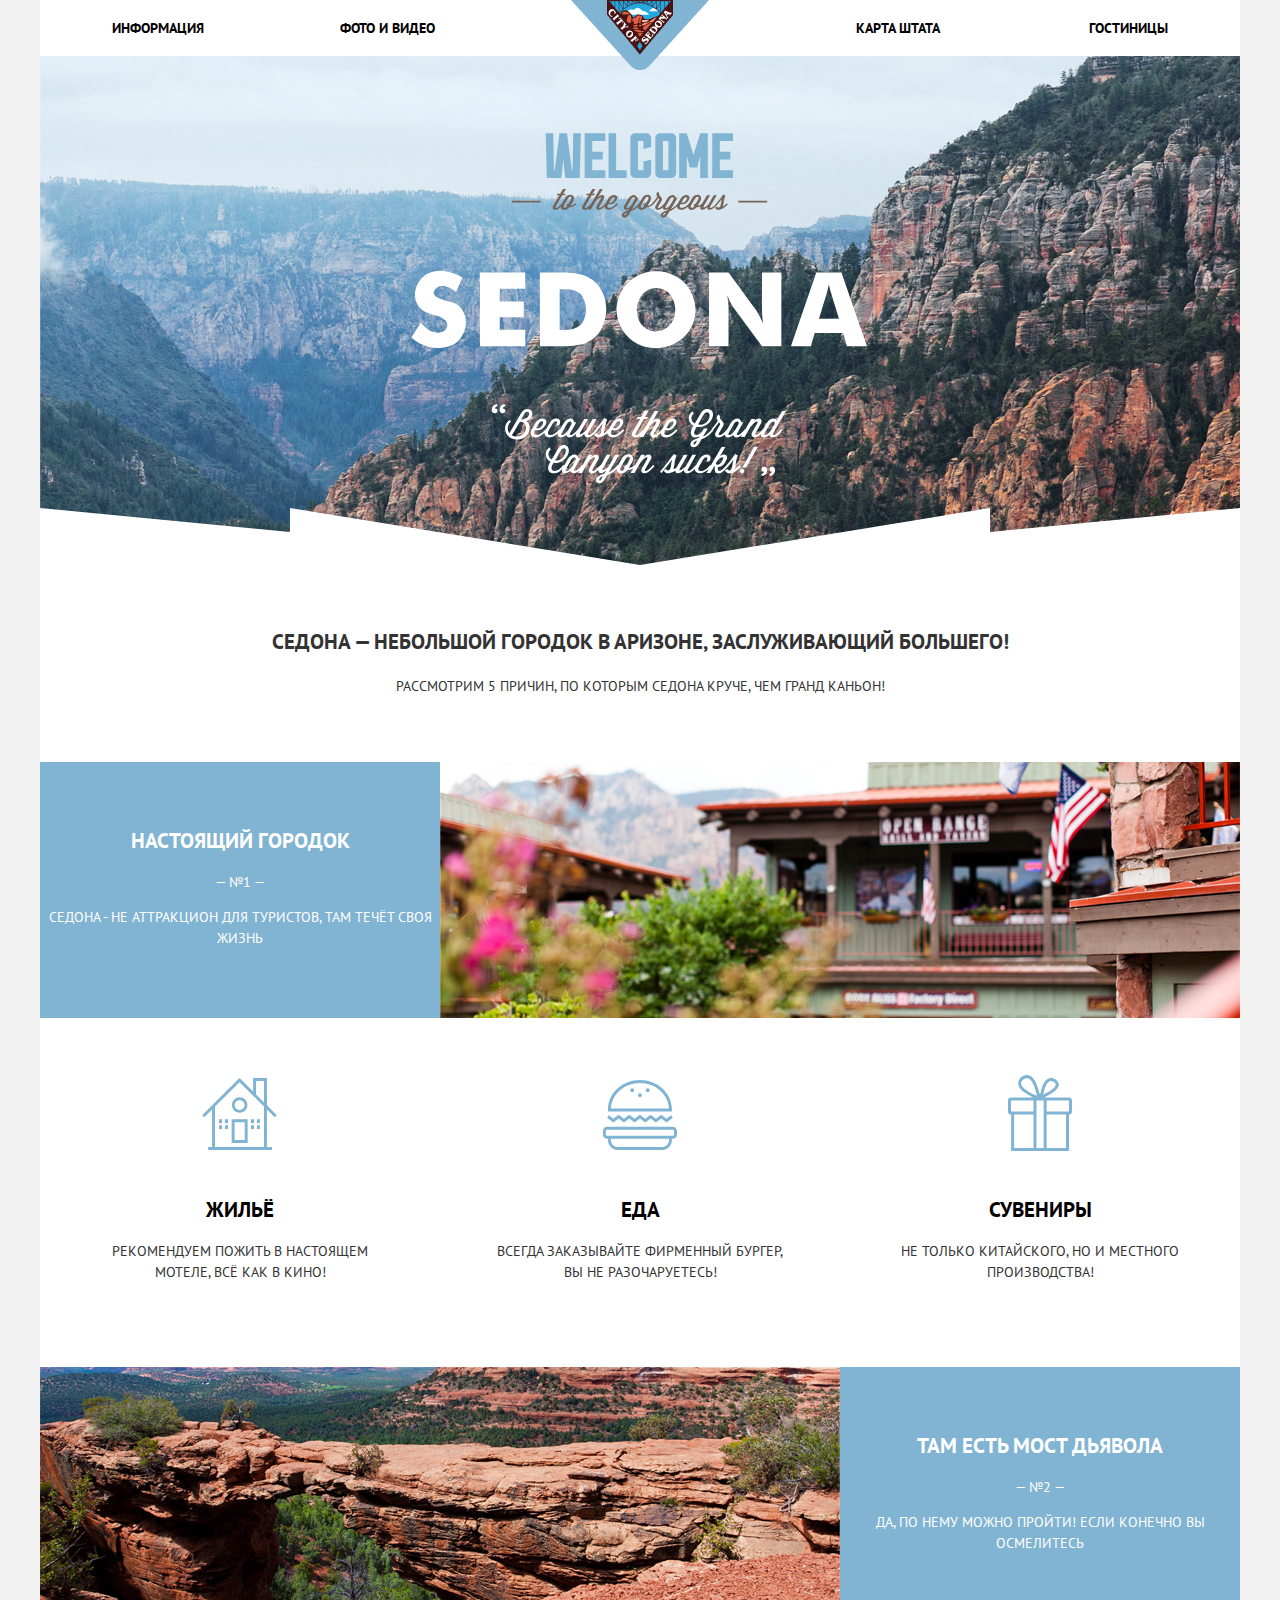
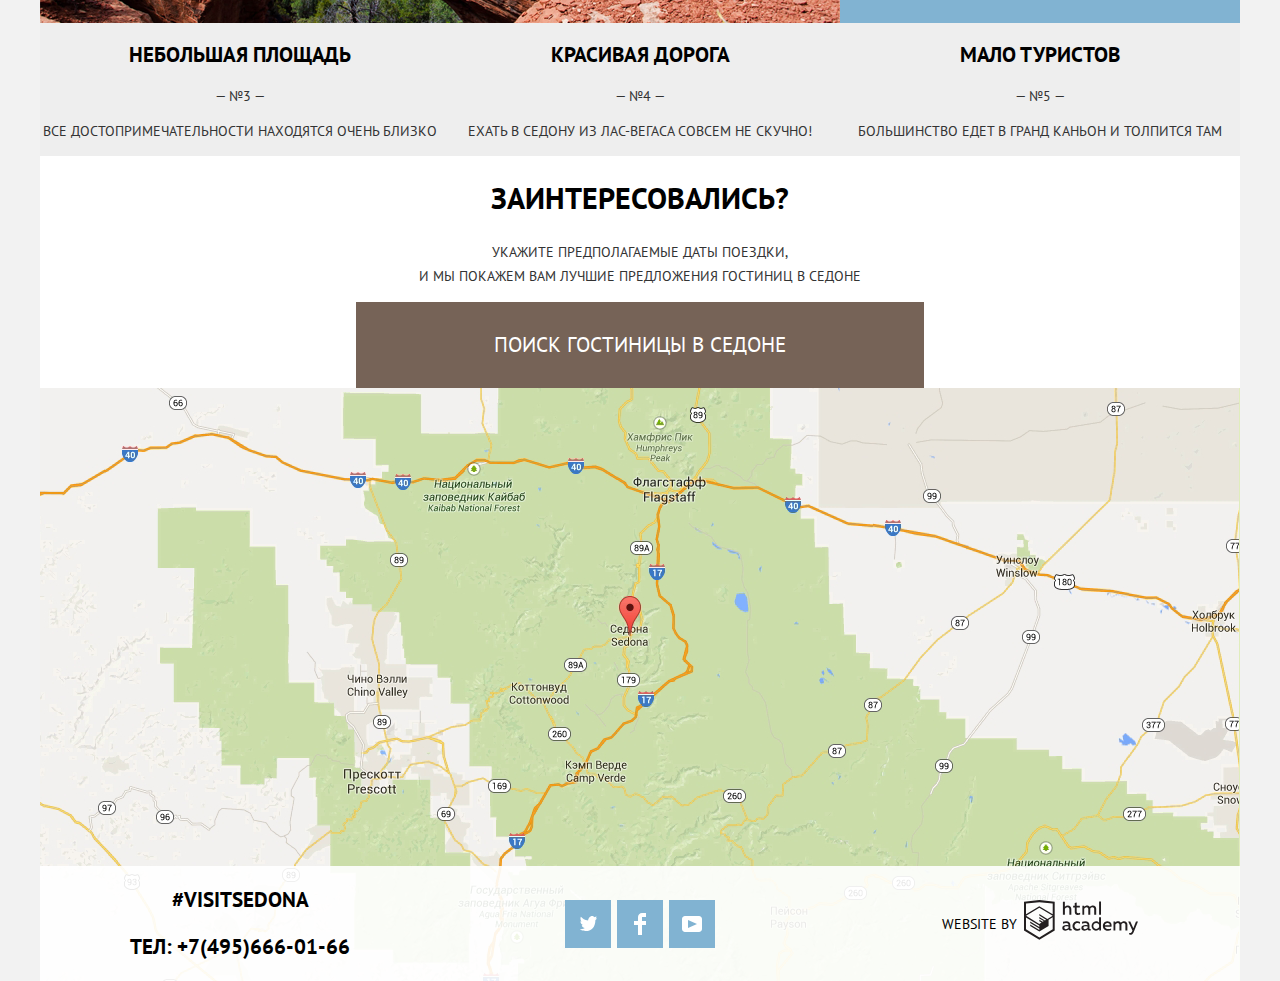
==== index.html @ e61dc04e "Добавил декоративные элементы главвной страницы." ====
<!DOCTYPE html>
<html class="page" lang="ru">

<head>
  <meta charset="utf-8">
  <title>HTML Academy: Седона</title>
  <link rel="stylesheet" href="https://fonts.googleapis.com/css2?family=PT+Sans:wght@400;700&display=swap">
  <link rel="stylesheet" href="css/normalize.css">
  <link rel="stylesheet" href="css/style.css">
</head>

<body class="page-body">
  <div class="wrapper">
    <header class="main-header">
      <nav class="main-navigation">
        <a class="main-navigation-logo">
          <img src="img/logo.png" width="138" height="70" alt="City of Sedona">
        </a>
        <ul class="site-navigation">
          <li class="left-group"><a class="site-navigation-link" href="">Информация</a></li>
          <li class="left-group"><a class="site-navigation-link" href="">Фото и видео</a></li>
          <li class="right-group"><a class="site-navigation-link" href="">Карта штата</a></li>
          <li class="right-group"><a class="site-navigation-link" href="hotels.html">Гостиницы</a></li>
        </ul>
      </nav>
    </header>
    <main class="center">
      <h1 class="visually-hidden">Поиск жилья в Седоне</h1>
      <section class="main-logo">
        <h2 class="visually-hidden">Добро пожаловать в Седону</h2>
        <img src="img/welcome.svg" width="457" height="351" alt="Welcome to the gorgeous Sedona">
      </section>
      <section class="features">
        <h2 class="visually-hidden">Преимущества</h2>
        <div class="features-description">
          <h3>Седона &mdash; небольшой городок в Аризоне, заслуживающий большего!</h3>
          <p>Рассмотрим 5 причин, по которым Седона круче, чем Гранд Каньон!</p>
        </div>
          <ul class="features-list">
            <li class="features-item features-item-main img-left">
              <div class="features-item-main-description">
                <h3 class="features-item-header features-item-main-header">Настоящий городок </h3>
                <p>— №1 —</p>
                <p class="features-item-main-text">Седона - не аттракцион для туристов, там течёт своя жизнь</p>
              </div>
              <img src="img/real_town.jpg" width="800" height="256" alt="Седона">
            </li>
            <li>
              <ul class="recommendations-list">
                <li class="recommendations-item">
                  <div class="item-home">
                    <h3 class="recommendations-item-heaeder">Жильё</h3>
                    <p class="recommendations-item-description">Рекомендуем пожить в настоящем мотеле, всё как в кино!</p>
                  </div>
                </li>
                <li class="recommendations-item">
                  <div class="item-food">
                    <h3 class="recommendations-item-heaeder">Еда</h3>
                    <p class="recommendations-item-description">Всегда заказывайте фирменный бургер, вы не разочаруетесь!</p>
                  </div>
                </li>
                <li class="recommendations-item">
                  <div class="item-souvenirs">
                  <h3 class="recommendations-item-heaeder">Сувениры</h3>
                  <p class="recommendations-item-description">Не только китайского, но и местного производства!</p>
                  </div>
                </li>
              </ul>
            </li>
            <li class="features-item features-item-main img-right">
              <img src="img/devil's_bridge.jpg" width="800" height="256" alt="Мост дьявола">
              <div class="features-item-main-description">
                <h3 class="features-item-header features-item-main-header">Там есть мост дьявола</h3>
                <p>— №2 —</p>
                <p class="features-item-main-text">Да, по нему можно пройти! Если конечно вы осмелитесь</p>
              </div>
            </li>
            <li>
              <ul class="features-list-additional">
                <li class="features-item features-item-additional">
                  <h3 class="features-item-header">Небольшая площадь</h3>
                  <p>— №3 —</p>
                  <p class="features-item-text">Все достопримечательности находятся очень близко</p>
                </li>
                <li class="features-item features-item-additional"">
                  <h3 class="features-item-header">Красивая дорога</h3>
                  <p>— №4 —</p>
                  <p class="features-item-text">Ехать в Седону из Лас-Вегаса совсем не скучно!</p>
                </li>
                <li class="features-item features-item-additional"">
                  <h3 class="features-item-header">Мало туристов</h3>
                  <p>— №5 —</p>
                  <p class="features-item-text">Большинство едет в Гранд Каньон и&nbsp;толпится там</p>
                </li>
              </ul>
            </li>
          </ul>
      </section>
      <section class="map-and-booking">
        <h2 class="visually-hidden">Карта и бронирование</h2>
        <h3 class="map-and-booking-header">Заинтересовались?</h3>
        <p class="map-and-booking-text">Укажите предполагаемые даты поездки,<br>и мы покажем вам лучшие предложения гостиниц в Седоне</p>
        <button class="search-button" type="button">Поиск гостиницы в Седоне</button>
        <!-- Здесь будет форма поиска гостиницы -->
        <div class="map">
          <img class="map-img" src="img/map.png" width="1199" height="594" alt="Карта Штата">
        </div>
      </section>
    </main>
    <footer class="page-footer main-footer">
      <div class="footer-contacts">
        <p>#VISITSEDONA</p>
        <p>Тел:<a class="footer-phone" href="tel:+74956660166"> +7(495)666-01-66</a></p>
      </div>
      <div class="footer-social">
        <ul class="footer-social-list">
          <li class="footer-social-item">
            <a class="social-button" href="">
              <span class="visually-hidden">Twitter</span>
              <svg width="17" height="17" viewBox="0 0 17 17" fill="none" xmlns="http://www.w3.org/2000/svg">
                <path d="M10.95 1.14409C12.635 0.648089 13.934 1.41409 14.527 2.32309C15.2 2.09209 15.858 1.84209 16.538 1.61509C16.5249 2.30145 16.2117 2.94761 15.681 3.38309C16.366 3.55309 16.985 2.89209 16.985 2.89209C16.816 3.89209 15.979 4.68009 15.422 4.91609C15.191 11.6661 12.247 16.1331 5.34498 15.9981H4.89898C4.48898 15.9981 0.734977 15.5381 0.000976562 14.1111C2.27198 14.3071 3.89398 13.6891 4.69398 12.9341C3.73398 12.6341 2.01498 12.4571 1.71498 9.98409C2.06398 10.0901 2.27898 10.2121 2.90498 10.1031C1.70498 9.24709 0.373977 8.53009 0.447977 6.33009C0.732977 6.65809 1.51498 6.86609 1.78798 6.80209C1.08498 6.56109 -0.182023 3.44209 0.893977 1.85009C2.71198 3.70409 4.62898 5.45609 8.04598 5.62309C8.25398 3.33009 9.18298 1.79309 10.95 1.14409Z" fill="white"/>
              </svg>
            </a>
          </li>
          <li class="footer-social-item">
            <a class="social-button" href="">
              <span class="visually-hidden">Facebook</span>
              <svg width="12" height="22" viewBox="0 0 12 22" fill="none" xmlns="http://www.w3.org/2000/svg">
                <path d="M12 4V0H8C5.79086 0 4 1.79086 4 4V8H0V12H4V22H8V12H12V8H8V4H12Z" fill="white"/>
              </svg>
            </a>
          </li>
          <li class="footer-social-item">
            <a class="social-button" href="">
              <span class="visually-hidden">Youtube</span>
              <svg width="20" height="16" viewBox="0 0 20 16" fill="none" xmlns="http://www.w3.org/2000/svg">
                <path fill-rule="evenodd" clip-rule="evenodd" d="M3 0H17C18.65 0 20 1.35 20 3V13C20 14.65 18.65 16 17 16H3C1.35 16 0 14.65 0 13V3C0 1.35 1.35 0 3 0ZM6.027 4.002V11.998L15.014 8L6.027 4.002Z" fill="white"/>
              </svg>
            </a>
          </li>
        </ul>
      </div>
      <div class="footer-copyright">
        <p>Website by</p>
        <a class="copyright-button" href="">
          <svg width="115" height="41" viewBox="0 0 115 41" fill="none" xmlns="http://www.w3.org/2000/svg">
            <path fill-rule="evenodd" clip-rule="evenodd" d="M15.5197 1.05737H15.3509L0 2.71895V31.4945L15.3509 40.8382L30.7018 31.4945V2.71895L15.5197 1.05737ZM77.0183 2.62185H75.0876V15.7311H77.0183V2.62185ZM40.8619 2.63264V7.76843C41.6131 6.9864 42.6386 6.5436 43.7105 6.53843C44.6823 6.47908 45.6329 6.84495 46.3253 7.54479C47.0177 8.24462 47.3866 9.21244 47.3399 10.2068V15.7634H45.367V10.4658C45.4231 9.94897 45.2754 9.43059 44.9566 9.02553C44.6377 8.62047 44.174 8.36218 43.6683 8.3079H43.3518C42.3456 8.36979 41.4321 8.9295 40.9041 9.80764V15.7634H38.8995V2.63264H40.8619ZM77.0183 31.4837H75.2775V30.0595C74.4828 31.1353 73.23 31.7538 71.9119 31.7211C69.4751 31.5528 67.5825 29.4822 67.5825 26.9845C67.5825 24.4867 69.4751 22.4162 71.9119 22.2479C73.1195 22.2052 74.2818 22.7203 75.0771 23.6505V18.3205H77.0183V31.4837ZM47.0656 30.0595C47.263 30.0515 47.4583 30.0152 47.6459 29.9516V31.3866C47.2482 31.5404 46.826 31.6172 46.4009 31.6132C45.6482 31.6769 44.9394 31.2429 44.639 30.5342C43.7036 31.31 42.5302 31.7227 41.3261 31.6995C39.733 31.6995 38.256 30.804 38.256 28.9482C38.256 26.65 40.3661 25.9379 42.1702 25.9379C42.9402 25.9505 43.707 26.0408 44.4596 26.2076V25.884C44.4596 24.805 43.6578 23.9742 42.1491 23.9742C41.0585 23.9764 39.9804 24.2116 38.9839 24.6647V22.8305C40.0678 22.451 41.204 22.2506 42.3495 22.2371C44.8394 22.2371 46.3693 23.4455 46.3693 26.1753V29.4121C46.3546 29.5668 46.401 29.721 46.4981 29.8406C46.5951 29.9601 46.7349 30.035 46.8862 30.0487H47.0656V30.0595ZM40.2711 28.8403C40.298 29.229 40.4761 29.5905 40.7655 29.844C41.055 30.0974 41.4317 30.2217 41.8115 30.189H41.9275C42.8819 30.1906 43.7973 29.8022 44.4702 29.11V27.5779C43.842 27.4414 43.2026 27.3655 42.5605 27.3513C41.5055 27.3513 40.2817 27.7074 40.2817 28.8403H40.2711ZM56.0229 22.9384C55.1962 22.4632 54.2596 22.2246 53.3115 22.2479H52.9422C51.7332 22.2873 50.5891 22.8166 49.7619 23.7192C48.9347 24.6218 48.4923 25.8236 48.5321 27.06V27.5024C48.6957 30.0004 50.805 31.8921 53.2482 31.7318C54.2519 31.7555 55.2477 31.5452 56.1601 31.1168V29.2718C55.3769 29.7215 54.4945 29.9591 53.5963 29.9624C52.5199 30.0288 51.4963 29.4793 50.9385 28.5356C50.3806 27.5918 50.3806 26.4095 50.9385 25.4658C51.4963 24.522 52.5199 23.9725 53.5963 24.039C54.461 24.0357 55.3066 24.2989 56.0229 24.7942V22.9384ZM66.1514 30.0595C66.3488 30.0515 66.5441 30.0152 66.7317 29.9516V31.3866C66.334 31.5404 65.9118 31.6172 65.4867 31.6132C64.734 31.6769 64.0252 31.2429 63.7248 30.5342C62.7894 31.31 61.616 31.7227 60.4119 31.6995C58.8188 31.6995 57.3417 30.804 57.3417 28.9482C57.3417 26.65 59.4518 25.9379 61.256 25.9379C62.0259 25.9505 62.7928 26.0408 63.5454 26.2076V25.884C63.5454 24.805 62.7436 23.9742 61.2349 23.9742C60.1443 23.9764 59.0662 24.2116 58.0697 24.6647V22.8305C59.1536 22.451 60.2897 22.2506 61.4353 22.2371C63.9252 22.2371 65.455 23.4455 65.455 26.1753V29.4121C65.4404 29.5668 65.4868 29.721 65.5838 29.8406C65.6809 29.9601 65.8207 30.035 65.972 30.0487H66.1514V30.0595ZM59.855 29.8481C59.5632 29.5943 59.3837 29.2311 59.3569 28.8403H59.378C59.378 27.7074 60.5385 27.3513 61.6569 27.3513C62.299 27.3655 62.9383 27.4414 63.5665 27.5779V29.11C62.8937 29.8022 61.9782 30.1906 61.0239 30.189H60.9078C60.5263 30.2247 60.1469 30.1019 59.855 29.8481ZM69.3271 26.9305C69.3271 25.2859 70.6308 23.9526 72.239 23.9526L72.2601 24.0066C73.4742 24.0066 74.5742 24.7382 75.0665 25.8732V28.0311C74.5856 29.1871 73.4673 29.9296 72.239 29.9084C70.6308 29.9084 69.3271 28.5752 69.3271 26.9305ZM83.3486 22.2479C86.8408 22.2479 88.0541 25.1395 87.4844 27.7397H80.922C81.1436 29.3582 82.6839 30.0163 84.2876 30.0163C85.2509 30.0196 86.2027 29.8021 87.0729 29.3797V31.1061C86.0736 31.5421 84.9939 31.7519 83.9078 31.7211C81.2385 31.7211 78.8963 30.189 78.8963 26.9521C78.8362 25.7502 79.2482 24.5736 80.0408 23.6841C80.8334 22.7945 81.9408 22.2658 83.1165 22.2155H83.3486V22.2479ZM80.8693 26.1753C80.9704 24.8237 82.1216 23.8104 83.4436 23.9095H83.4858C84.1064 23.8531 84.7196 24.08 85.1612 24.5295C85.6028 24.979 85.8275 25.6051 85.7752 26.24H80.8693V26.1753ZM89.489 31.4621V22.4961H91.2298V23.575C91.9777 22.7197 93.041 22.2229 94.1628 22.2047C95.2951 22.1328 96.3712 22.7163 96.9482 23.7153C97.7407 22.8335 98.8477 22.3161 100.018 22.2803C100.952 22.2327 101.859 22.6011 102.507 23.2901C103.154 23.9792 103.478 24.9213 103.394 25.8732V31.4837H101.39V25.9271C101.437 25.4734 101.306 25.0191 101.024 24.6647C100.743 24.3104 100.336 24.0852 99.8917 24.039H99.6174C98.7512 24.0941 97.9525 24.536 97.4335 25.2474V31.4837H95.4289V25.9271C95.4728 25.47 95.3357 25.0139 95.0481 24.6611C94.7606 24.3082 94.3467 24.088 93.8991 24.0497H93.6881C92.7466 24.1344 91.8915 24.6449 91.3564 25.4416V31.5161H89.5312L89.489 31.4621ZM113.977 22.4745H111.972L109.324 29.2718L106.306 22.4853H104.196L108.417 31.5484L108.237 32.0016C107.72 33.3611 107.003 34.0516 106.053 34.0516C105.75 34.0548 105.447 34.0112 105.156 33.9221V35.6161C105.536 35.7125 105.926 35.7632 106.317 35.7671C107.646 35.7671 108.902 35.0226 109.851 32.6813L113.977 22.4745ZM52.689 6.78658V3.54974L50.7266 4.01369V6.73264H49.144V8.49132H50.7899V12.9905C50.7231 13.817 51.0244 14.6301 51.61 15.2038C52.1955 15.7775 53.0028 16.0505 53.8073 15.9468C54.5996 15.9535 55.3875 15.8259 56.139 15.5692V13.8429C55.5727 14.0781 54.9672 14.199 54.356 14.199C53.2165 14.199 52.689 13.8105 52.689 12.6237V8.5129H55.8541V6.78658H52.689ZM58.3862 15.7526V6.75421H60.1376V7.83316C60.8811 6.97655 61.9403 6.476 63.0601 6.45211C64.1624 6.38099 65.2146 6.93142 65.8032 7.88711C66.5958 7.00534 67.7028 6.48794 68.8734 6.45211C69.8138 6.41462 70.7233 6.79859 71.364 7.50353C72.0046 8.20846 72.3126 9.16418 72.2073 10.1205V15.7418H70.2028V10.1853C70.2499 9.73151 70.1184 9.27721 69.8373 8.92287C69.5561 8.56853 69.1485 8.34334 68.7046 8.29711H68.4619C67.5957 8.35228 66.797 8.7942 66.278 9.50553V15.7418H64.2734V10.1853C64.3206 9.73151 64.1891 9.27721 63.9079 8.92287C63.6268 8.56853 63.2191 8.34334 62.7752 8.29711H62.5326C61.5911 8.38181 60.736 8.89229 60.2009 9.68895V15.7634H58.3862V15.7526ZM28.6972 30.3033L28.7078 30.2968L28.6972 30.3184V30.3033ZM28.6972 18.3205V30.3033L15.3509 38.4321L2.00459 30.3184V18.5147L15.2876 26.6068V28.0311L6.18257 22.5284V23.9418L15.3404 29.5632V31.0629L6.19312 25.4955V26.9521L15.3509 32.5734L24.5826 26.9197V20.8129L28.6972 18.3205ZM28.7078 16.7776L25.0362 18.9355L23.3482 20.0145L15.3087 15.0837V16.4971L22.156 20.7266L22.0083 20.8237L20.9532 21.4063L15.2876 17.9537V19.3995L19.761 22.1184L18.706 22.8413L15.3298 20.7913V22.2047L17.5454 23.5426L15.2982 24.9021L2.11009 16.864L15.3087 8.72869L28.7078 16.7776ZM15.2876 7.27211L28.7078 15.3534V4.56395L15.3615 3.12895L2.01514 4.56395V15.3534L15.2876 7.27211Z" fill="#231F20"/>
          </svg>

        </a>
      </div>
    </footer>
  </div>
</body>

</html>
---- css/style.css ----
/* Variables */

:root {
  --black: #000000;
  --transparent-black: rgba(0, 0, 0, 0.30);
  --dark: #333333;
  --darker-blue: #5496BD;
  --dark-blue: #669EC0;
  --blue: #81b3d2;
  --darker-brown: #503E33;
  --dark-brown: #604E43;
  --brown: #766357;
  --white: #ffffff;
  --transparent-white: rgba(255, 255, 255, 0.3);
  --footer-white: rgba(255, 255, 255, 0.9);
  --light-gray: #f2f2f2;
  --gray: #eeeeee;
  --dark-gray: #888888;
  --extra-dark-gray: #666666;
  --main-image-background: #6c859a;
  --map-background: #e0edbc;
  --form-background: #47627c;
  --logo-gray: #bdbbbc;
}

/* Global */

body {
  min-width: 1200px;
  margin: 0;
  padding: 0;
  font-family: 'PT Sans', Arial, sans-serif;
  font-size: 14px;
  line-height: 21px;
  font-weight: 400;
  color: var(--dark);
  text-transform: uppercase;
  background-color: var(--light-gray);
}

.wrapper {
  position: relative;
  width: 1200px;
  background-color: var(--white);
  margin: 0 auto;
}

.page a {
  text-decoration: none;
}

.page img {
  max-width: 100%;
  height: auto;
  display: block;
}

.visually-hidden {
  position: absolute;
  clip: rect(0 0 0 0);
  width: 1px;
  height: 1px;
  margin: -1px;
}

/* Main navigation */

.main-navigation {
  position: relative;
  line-height: 26px;
  color: var(--black);
  background-color: transparent;
  font-weight: 700;
}

.main-navigation-logo {
  position: absolute;
  left: 50%;
  transform: translateX(-50%);
  z-index: 1;
}

.site-navigation {
  display: grid;
  grid-template-columns: 228px 1fr 1fr 228px;
  padding: 15px 72px;
  margin: 0;
  list-style: none;
}

.site-navigation-link-active {
  color: var(--brown);
}

/* User navigation */

.left-group {
  justify-self: start;
}

.right-group {
  justify-self: end;
}

.site-navigation-link {
  color: var(--black);
}

.site-navigation-link:hover {
  color: var(--blue);
}

.site-navigation-link:active {
  color: var(--transparent-black);
}

/* Main logo */

.main-logo {
  position: relative;
  background-color: var(--main-image-background);
  background-image: url(../img/main_background.jpg);
  background-repeat: no-repeat;
  padding: 77px 371px 81px;
}

.main-logo::after {
  position: absolute;
  content: "";
  width: 1200px;
  height: 57px;
  transform: translateX(-50%) translateY(-100%);
  left: 50%;
  top: 100%;
  background-image: url(../img/Shape.svg);
  z-index: 1;
}

/* Features */

.features-description {
  text-align: center;
  padding-top: 43px;
  padding-bottom: 51px;
}

.features-description h3 {
  font-size: 21px;
  line-height: 26px;
}

.features-list {
  list-style: none;
  padding: 0;
  margin: 0;
}

.features-item {
  background-color: var(--gray);
  text-align: center;
}

.features-item-header {
  font-size: 21px;
  font-weight: 700;
  color: var(--black);
}

.features-item-main {
  display: grid;
  background-color: var(--blue);
  color: var(--white);
}

.img-left {
  grid-template-columns: 1fr 2fr;
}

.img-right {
  grid-template-columns: 2fr 1fr;
}

.features-item-main-header {
  color: var(--white);
}

.features-item-main-description {
  margin-top: 47px;
  margin-bottom: 54px;
}

/* Recommendations */

.recommendations-list {
  display: flex;
  flex-wrap: wrap;
  list-style: none;
  margin: 0;
  padding: 0;
}

.recommendations-item {
  position: relative;
  width: 400px;
  text-align: center;
  padding-top: 160px;
  margin-bottom: 70px;
  background-color: var(--white);
}

.item-home::before {
  content: "";
  position: absolute;
  top: 60px;
  left: 162px;
  height: 72px;
  width: 75px;
  background-image: url(../img/icon-house.svg);
  background-repeat: no-repeat;
  background-position: 0 0;
}

.item-food::before {
  content: "";
  position: absolute;
  top: 62px;
  left: 162px;
  height: 72px;
  width: 75px;
  background-image: url(../img/icon-food.svg);
  background-repeat: no-repeat;
  background-position: 0 0;
}

.item-souvenirs::before {
  content: "";
  position: absolute;
  top: 56px;
  left: 168px;
  height: 77px;
  width: 64px;
  background-image: url(../img/icon-gift.svg);
  background-repeat: no-repeat;
  background-position: 0 0;
}

.recommendations-item-description {
  margin-right: 52px;
  margin-left: 52px;
}

.recommendations-item-heaeder {
  font-size: 21px;
  font-weight: 700;
  color: var(--black);
}

/* Additional features */

.features-list-additional {
  display: flex;
  flex-wrap: wrap;
  list-style: none;
  padding: 0;
  margin: 0;
}

.features-item-additional {
  width: 400px;
}

/* Map and booking */

.map-and-booking {
  text-align: center;
  line-height: 24px;
}

.map-and-booking-header {
  font-size: 30px;
  font-weight: 700;
  color: var(--black);
}

/* Search button */

.search-button {
  font: inherit;
  width: 568px;
  height: 86px;
  font-size: 21px;
  line-height: 26px;
  text-align: center;
  color: var(--white);
  vertical-align: middle;
  text-transform: uppercase;
  background-color: var(--brown);
  border: none;
}

.search-button:hover {
  background-color: var(--dark-brown);
}

.search-button:active {
  color: var(--transparent-white);
  background-color: var(--darker-brown);
}

/* Map */

.map {
  background-color: var(--map-background);
}

/* Hotels Filter */

.hotels-filter {
  background-color: var(--form-background);
  height: 217px;
  padding-top: 27px;
}

/* Hotels sorting */

.hotels-sorting {
  display: grid;
  grid-template-columns: 190px 120px 1fr;
  font-size: 12px;
  line-height: 18px;
  color: var(--black);
  border-bottom: 1px solid var(--transparent-black);
}

.hotels-sorting-results-number {
  margin: 0;
  justify-self: end;
  padding: 29px 0 31px;
  font-size: 21px;
  line-height: 26px;
  font-weight: 700;
}

.sorting-group {
  justify-self: end;
  margin: 0;
  padding: 31px 0 37px;
}

.sorting-buttons-group {
  padding: 32px 40px 0 36px;
}

.sorting-button {
  font: inherit;
  text-align: center;
  color: var(--transparent-black);
  text-transform: uppercase;
  background-color: var(--white);
  border: none;
  border-bottom: 1px dotted var(--blue);
  padding: 0px;
  margin-right: 32px;
}

.sorting-button:hover {
  color: var(--blue);
}

.sorting-button:active {
  color: var(--black);
  border-bottom: none;
}

.active-button {
  color: var(--blue);
  border-bottom: none;

}

/* Sorting results */

.sorting-results-list {
  list-style: none;
  text-align: center;
  margin: 0;
  padding: 0;
}

.sorting-results-item {
  display: grid;
  grid-template-columns: 135px 1fr 1fr;
  border-bottom: 1px solid var(--transparent-black);
  padding: 30px 73px;
}

.result-img {
  width: 135px;
  height: 90px;
}

.result-description {
  text-align: left;
  margin-left: 29px;
}

.result-description h3 {
  margin-bottom: 7px;
  margin-top: -6px;
}

.result-header {
  font-size: 21px;
  line-height: 26px;
  font-weight: 700;
  color: var(--black);
}

.result-header:hover {
  color: var(--blue);
}

.result-header:active {
  color: var(--transparent-black);
}

.type-and-price {
  display: flex;
  flex-wrap: wrap;
  margin-bottom: 16px;
}

.type-and-price p:first-child {
  width: 116px;
}

.type-and-price p {
  margin: 0;
}

.reslt-buttons {
  display: flex;
}

.hotel-rating {
  height: 27px;
  width: 110px;
  justify-self: end;
  color: var(--extra-dark-gray);
  background-color: var(--light-gray);
  margin-top: auto;
  margin-bottom: 0;
}

.result-buttons-group {
  display: flex;
}

.result-button {
  display: inline-block;
  text-align: center;
  padding: 3px 17px;
  color: var(--white);
  font-weight: 700;
}

.more-button {
  background-color: var(--blue);
  margin-right: 6px;
}

.more-button:hover {
  background-color: var(--dark-blue);
}
.more-button:active {
  background-color: var(--darker-blue);
  color: var(--transparent-white);
}

.book-button {
  color: var(--white);
  background-color: var(--brown);
}

.book-button:hover {
  background-color: var(--dark-brown);
}

.book-button:active {
  background-color: var(--darker-brown);
  color: var(--transparent-white);
}
/* Footer */

.main-footer {
  display: grid;
  grid-template-columns: repeat(3, 1fr);
  justify-items: center;
  align-items: center;
  line-height: 26px;
  color: var(--black);
  background-color: var(--footer-white);
  position: absolute;
  width: 100%;
  bottom: 0px;
  left: 0px;
}

/* Contacts */

.footer-contacts {
  font-size: 21px;
  font-weight: 700;
  text-align: center;
}

.footer-phone {
  color: inherit;
}

/* Socials */

.footer-social {
  text-align: center;
}

.footer-social-list {
  display: flex;
  flex-wrap: wrap;
  width: 150px;
  height: 100%;
  align-items: center;
  list-style: none;
  margin: 0;
  padding: 0;
}

.footer-social-item {
  margin-right: 6px;
  position: relative;
}

.footer-social-item:nth-child(3n) {
  margin-right: 0;
}

.social-button {
  display: flex;
  align-items: center;
  justify-content: center;
  width: 46px;
  height: 48px;
  color: var(--white);
  background-color: var(--blue);
}


.social-button:active path {
  fill: var(--transparent-white);
}

.social-button:hover {
  background-color: var(--dark-blue);
}

.social-button:active {
  color: var(--transparent-white);
  background-color: var(--darker-blue);
}

.footer-copyright {
  display: flex;
  width: 197px;
  align-items: center;
  justify-content: space-between;
}

.copyright-button:hover path {
  fill: var(--blue);
}

.copyright-button:active path {
  fill: var(--logo-gray);
}
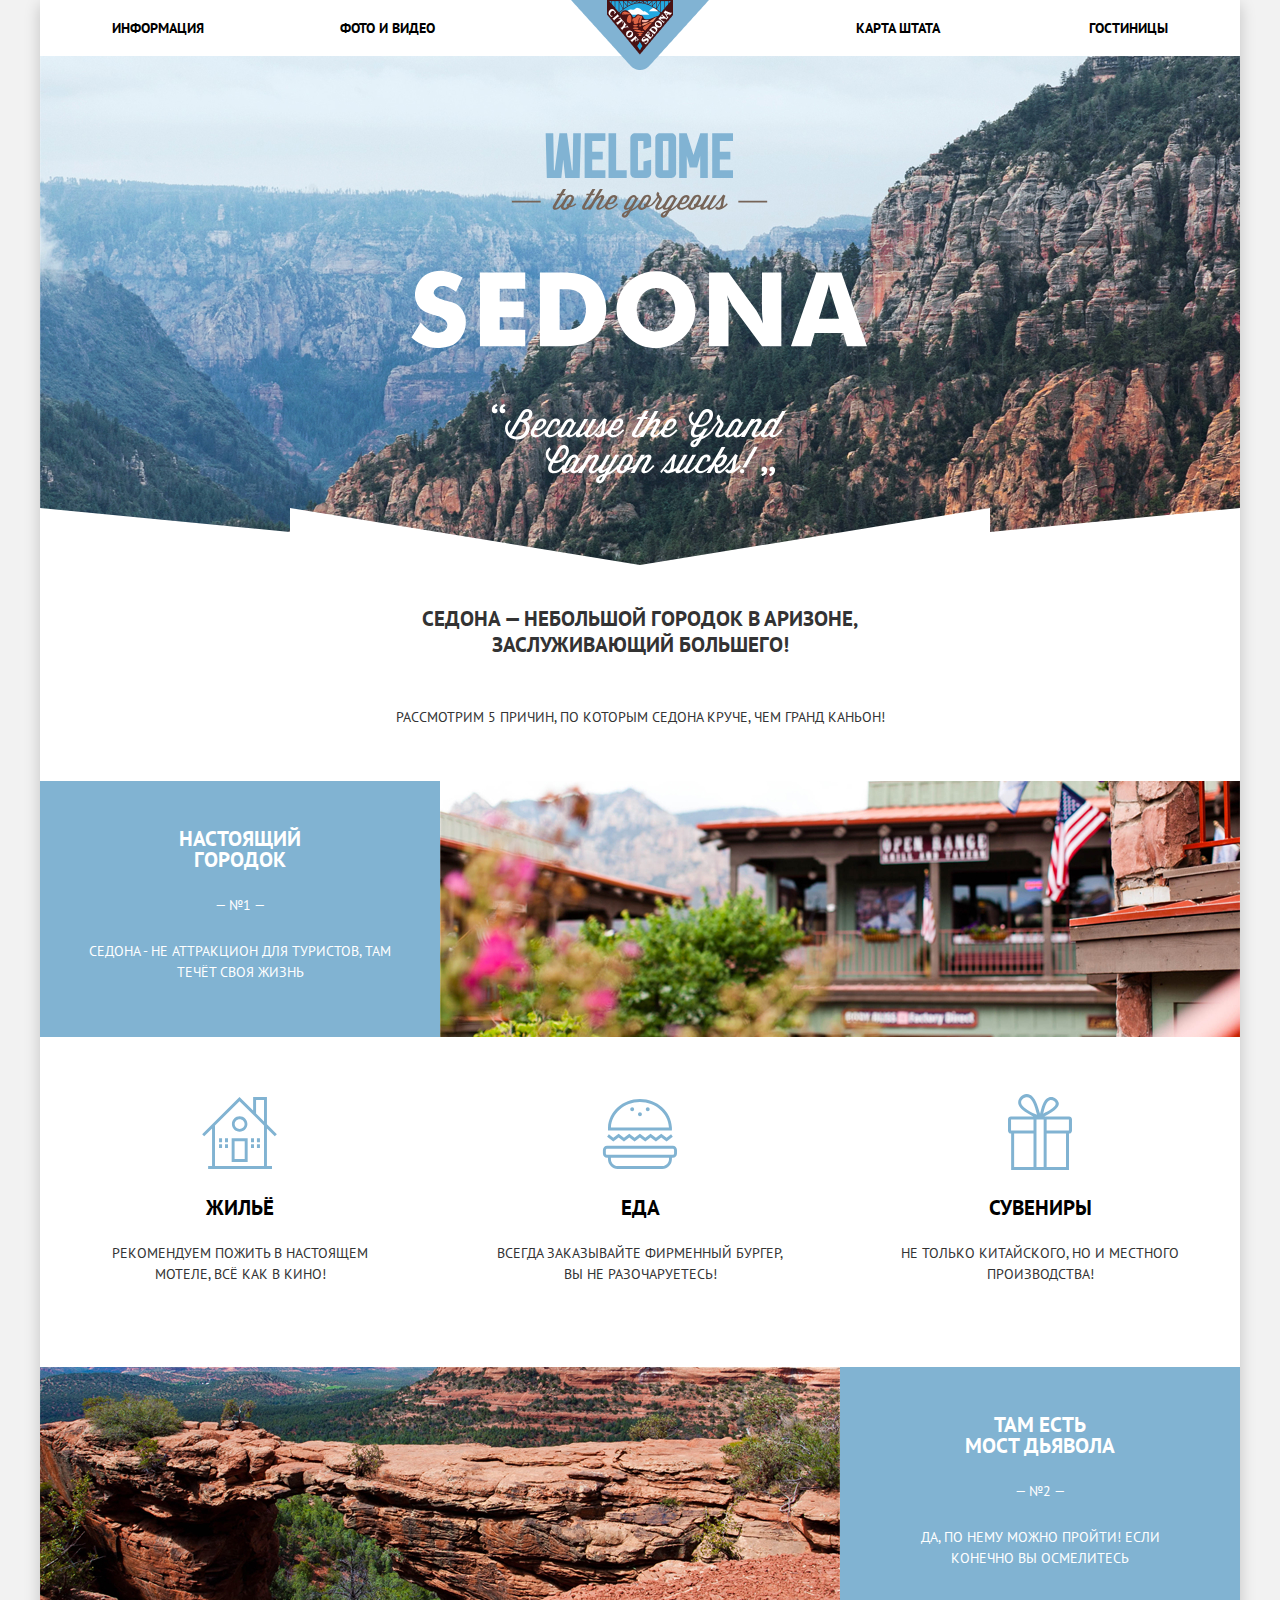
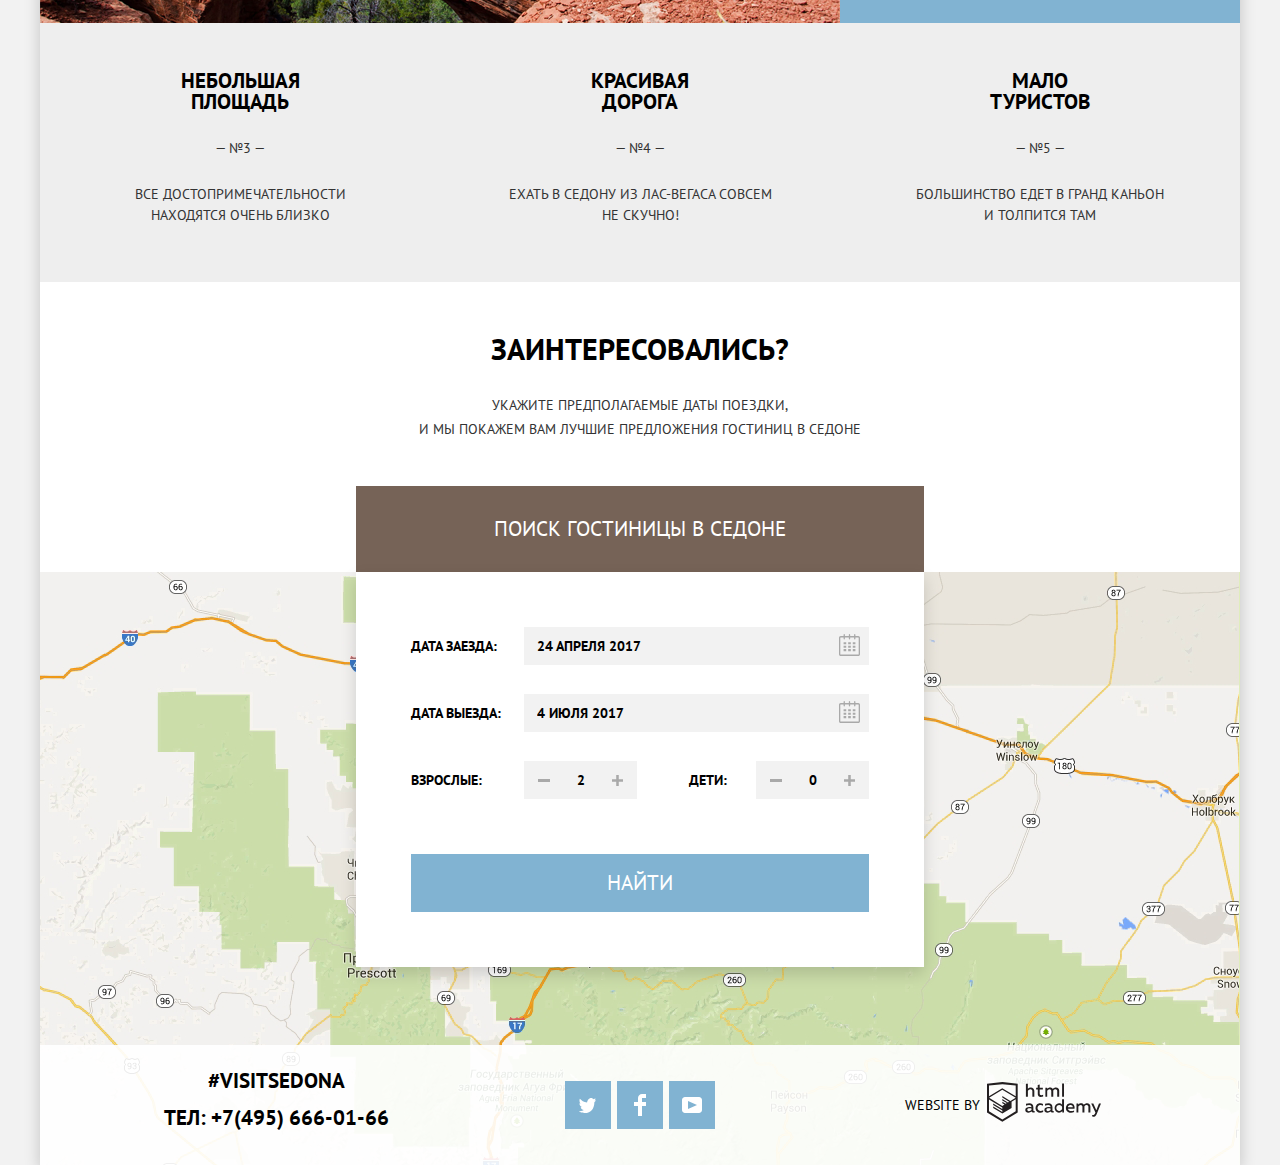
==== commit 926ab0d8: "Закончил оформление главной" ====
--- a/index.html
+++ b/index.html
@@ -39,7 +39,7 @@
           <ul class="features-list">
             <li class="features-item features-item-main img-left">
               <div class="features-item-main-description">
-                <h3 class="features-item-header features-item-main-header">Настоящий городок </h3>
+                <h3 class="features-item-header">Настоящий городок </h3>
                 <p>— №1 —</p>
                 <p class="features-item-main-text">Седона - не аттракцион для туристов, там течёт своя жизнь</p>
               </div>
@@ -70,7 +70,7 @@
             <li class="features-item features-item-main img-right">
               <img src="img/devil's_bridge.jpg" width="800" height="256" alt="Мост дьявола">
               <div class="features-item-main-description">
-                <h3 class="features-item-header features-item-main-header">Там есть мост дьявола</h3>
+                <h3 class="features-item-header">Там есть мост&nbsp;дьявола</h3>
                 <p>— №2 —</p>
                 <p class="features-item-main-text">Да, по нему можно пройти! Если конечно вы осмелитесь</p>
               </div>
@@ -82,12 +82,12 @@
                   <p>— №3 —</p>
                   <p class="features-item-text">Все достопримечательности находятся очень близко</p>
                 </li>
-                <li class="features-item features-item-additional"">
+                <li class="features-item features-item-additional">
                   <h3 class="features-item-header">Красивая дорога</h3>
                   <p>— №4 —</p>
                   <p class="features-item-text">Ехать в Седону из Лас-Вегаса совсем не скучно!</p>
                 </li>
-                <li class="features-item features-item-additional"">
+                <li class="features-item features-item-additional">
                   <h3 class="features-item-header">Мало туристов</h3>
                   <p>— №5 —</p>
                   <p class="features-item-text">Большинство едет в Гранд Каньон и&nbsp;толпится там</p>
@@ -100,19 +100,82 @@
         <h2 class="visually-hidden">Карта и бронирование</h2>
         <h3 class="map-and-booking-header">Заинтересовались?</h3>
         <p class="map-and-booking-text">Укажите предполагаемые даты поездки,<br>и мы покажем вам лучшие предложения гостиниц в Седоне</p>
-        <button class="search-button" type="button">Поиск гостиницы в Седоне</button>
-        <!-- Здесь будет форма поиска гостиницы -->
+          <button class="search-button" type="button">Поиск гостиницы в Седоне</button>
+          <div class="searching-form-wrapper">
+            <form class="searching-form" action="">
+              <div class="date-wrapper">
+                <label class="input-label" for="arrival-date">Дата заезда:</label>
+                <div class="input-field-wrapper">
+                  <input class="input-field input-field-date" id="arrival-date" type="text" value="24 апреля 2017">
+                  <button class="calendar searching-form-icon" type="button">
+                    <svg width="21" height="23" viewBox="0 0 21 23" fill="none" xmlns="http://www.w3.org/2000/svg">
+                      <path fill-rule="evenodd" clip-rule="evenodd" d="M16.406 3.02498H19.251C20.217 3.02498 21 3.84698 21 4.86198V21.164C21 22.179 20.217 23 19.251 23H1.75C0.784 23 0 22.179 0 21.164V4.86198C0 3.84698 0.784 3.02498 1.75 3.02498H4.593V1.64798C4.593 1.26698 4.887 0.958984 5.25 0.958984C5.612 0.958984 5.906 1.26698 5.906 1.64798V3.02498H9.844V1.64798C9.844 1.26698 10.138 0.958984 10.501 0.958984C10.862 0.958984 11.156 1.26698 11.156 1.64798V3.02498H15.094V1.64798C15.094 1.26698 15.387 0.958984 15.75 0.958984C16.112 0.958984 16.406 1.26698 16.406 1.64798V3.02498ZM19.5646 21.484C19.6466 21.3979 19.691 21.2828 19.688 21.164H19.689V4.86198C19.689 4.60898 19.493 4.40298 19.252 4.40298H16.407V5.78098C16.407 6.16198 16.113 6.46998 15.751 6.46998C15.388 6.46998 15.095 6.16198 15.095 5.78098V4.40298H11.157V5.78098C11.157 6.16198 10.863 6.46998 10.502 6.46998C10.139 6.46998 9.845 6.16198 9.845 5.78098V4.40298H5.907V5.78098C5.907 6.16198 5.613 6.46998 5.251 6.46998C4.888 6.46998 4.594 6.16198 4.594 5.78098V4.40298H1.75C1.50263 4.40953 1.30696 4.61458 1.312 4.86198V21.164C1.30696 21.4114 1.50263 21.6164 1.75 21.623H19.251C19.3698 21.6201 19.4826 21.5701 19.5646 21.484Z" fill="#A9A9A9"/>
+                      <path fill-rule="evenodd" clip-rule="evenodd" d="M4.59399 9.2251H7.21899V11.2911H4.59399V9.2251ZM4.59399 12.6681H7.21899V14.7351H4.59399V12.6681ZM7.21899 16.1121H4.59399V18.1781H7.21899V16.1121ZM9.18799 16.1121H11.813V18.1781H9.18799V16.1121ZM11.813 12.6681H9.18799V14.7351H11.813V12.6681ZM9.18799 9.2251H11.813V11.2911H9.18799V9.2251ZM16.406 16.1121H13.781V18.1781H16.406V16.1121ZM13.781 12.6681H16.406V14.7351H13.781V12.6681ZM16.406 9.2251H13.781V11.2911H16.406V9.2251Z" fill="#A9A9A9"/>
+                    </svg>
+                  </button>
+                </div>
+              </div>
+              <div class="date-wrapper">
+                <label class="input-label" for="date-of-departure">Дата выезда:</label>
+                <div class="input-field-wrapper">
+                  <input class="input-field input-field-date" id="date-of-departure" type="text" value="4 июля 2017">
+                  <button class="calendar searching-form-icon" type="button">
+                    <svg width="21" height="23" viewBox="0 0 21 23" fill="none" xmlns="http://www.w3.org/2000/svg">
+                      <path fill-rule="evenodd" clip-rule="evenodd" d="M16.406 3.02498H19.251C20.217 3.02498 21 3.84698 21 4.86198V21.164C21 22.179 20.217 23 19.251 23H1.75C0.784 23 0 22.179 0 21.164V4.86198C0 3.84698 0.784 3.02498 1.75 3.02498H4.593V1.64798C4.593 1.26698 4.887 0.958984 5.25 0.958984C5.612 0.958984 5.906 1.26698 5.906 1.64798V3.02498H9.844V1.64798C9.844 1.26698 10.138 0.958984 10.501 0.958984C10.862 0.958984 11.156 1.26698 11.156 1.64798V3.02498H15.094V1.64798C15.094 1.26698 15.387 0.958984 15.75 0.958984C16.112 0.958984 16.406 1.26698 16.406 1.64798V3.02498ZM19.5646 21.484C19.6466 21.3979 19.691 21.2828 19.688 21.164H19.689V4.86198C19.689 4.60898 19.493 4.40298 19.252 4.40298H16.407V5.78098C16.407 6.16198 16.113 6.46998 15.751 6.46998C15.388 6.46998 15.095 6.16198 15.095 5.78098V4.40298H11.157V5.78098C11.157 6.16198 10.863 6.46998 10.502 6.46998C10.139 6.46998 9.845 6.16198 9.845 5.78098V4.40298H5.907V5.78098C5.907 6.16198 5.613 6.46998 5.251 6.46998C4.888 6.46998 4.594 6.16198 4.594 5.78098V4.40298H1.75C1.50263 4.40953 1.30696 4.61458 1.312 4.86198V21.164C1.30696 21.4114 1.50263 21.6164 1.75 21.623H19.251C19.3698 21.6201 19.4826 21.5701 19.5646 21.484Z" fill="#A9A9A9"/>
+                      <path fill-rule="evenodd" clip-rule="evenodd" d="M4.59399 9.2251H7.21899V11.2911H4.59399V9.2251ZM4.59399 12.6681H7.21899V14.7351H4.59399V12.6681ZM7.21899 16.1121H4.59399V18.1781H7.21899V16.1121ZM9.18799 16.1121H11.813V18.1781H9.18799V16.1121ZM11.813 12.6681H9.18799V14.7351H11.813V12.6681ZM9.18799 9.2251H11.813V11.2911H9.18799V9.2251ZM16.406 16.1121H13.781V18.1781H16.406V16.1121ZM13.781 12.6681H16.406V14.7351H13.781V12.6681ZM16.406 9.2251H13.781V11.2911H16.406V9.2251Z" fill="#A9A9A9"/>
+                    </svg>
+                  </button>
+                </div>
+              </div>
+              <div class="amount-of-people">
+                <div class="adults">
+                  <label class="input-label" for="amount-of-adults">Взрослые:</label>
+                  <div class="amount-input-field-wrapper">
+                    <button class="amount-control minus searching-form-icon" type="button">
+                      <svg width="12" height="3" viewBox="0 0 12 3" fill="none" xmlns="http://www.w3.org/2000/svg">
+                        <rect width="12" height="3" fill="#A9A9A9"/>
+                      </svg>
+                    </button>
+                    <input class="input-field input-field-amount" id="amount-of-adults" type="text" value="2">
+                    <button class="amount-control plus searching-form-icon" type="button">
+                      <svg width="11" height="11" viewBox="0 0 11 11" fill="none" xmlns="http://www.w3.org/2000/svg">
+                        <path fill-rule="evenodd" clip-rule="evenodd" d="M4.23086 6.76932V11H6.76932V6.76932H11V4.23086H6.76932V0H4.23085V4.23086H0V6.76932H4.23086Z" fill="#A9A9A9"/>
+                      </svg>
+                    </button>
+                  </div>
+                </div>
+                <div class="children">
+                  <label class="input-label" for="amount-of-children">Дети:</label>
+                  <div class="amount-input-field-wrapper">
+                    <button class="amount-control minus searching-form-icon" type="button">
+                      <svg width="12" height="3" viewBox="0 0 12 3" fill="none" xmlns="http://www.w3.org/2000/svg">
+                        <rect width="12" height="3" fill="#A9A9A9"/>
+                      </svg>
+                    </button>
+                    <input class="input-field input-field-amount" id="amount-of-children" type="text" value="0">
+                    <button class=" amount-control plus searching-form-icon" type="button">
+                      <svg width="11" height="11" viewBox="0 0 11 11" fill="none" xmlns="http://www.w3.org/2000/svg">
+                        <path fill-rule="evenodd" clip-rule="evenodd" d="M4.23086 6.76932V11H6.76932V6.76932H11V4.23086H6.76932V0H4.23085V4.23086H0V6.76932H4.23086Z" fill="#A9A9A9"/>
+                      </svg>
+                    </button>
+                  </div>
+                </div>
+              </div>
+              <input class="find-button" type="submit" value="Найти">
+            </form>
+          </div>
         <div class="map">
           <img class="map-img" src="img/map.png" width="1199" height="594" alt="Карта Штата">
         </div>
       </section>
     </main>
     <footer class="page-footer main-footer">
-      <div class="footer-contacts">
-        <p>#VISITSEDONA</p>
-        <p>Тел:<a class="footer-phone" href="tel:+74956660166"> +7(495)666-01-66</a></p>
-      </div>
-      <div class="footer-social">
+      <div class="footer-wrapper">
+        <div class="footer-contacts">
+          <p>#VISITSEDONA</p>
+          <p>Тел:<a class="footer-phone" href="tel:+74956660166"> +7(495) 666-01-66</a></p>
+        </div>
+        <div class="footer-social">
         <ul class="footer-social-list">
           <li class="footer-social-item">
             <a class="social-button" href="">
@@ -139,15 +202,15 @@
             </a>
           </li>
         </ul>
-      </div>
-      <div class="footer-copyright">
+        </div>
+        <div class="footer-copyright">
         <p>Website by</p>
         <a class="copyright-button" href="">
           <svg width="115" height="41" viewBox="0 0 115 41" fill="none" xmlns="http://www.w3.org/2000/svg">
             <path fill-rule="evenodd" clip-rule="evenodd" d="M15.5197 1.05737H15.3509L0 2.71895V31.4945L15.3509 40.8382L30.7018 31.4945V2.71895L15.5197 1.05737ZM77.0183 2.62185H75.0876V15.7311H77.0183V2.62185ZM40.8619 2.63264V7.76843C41.6131 6.9864 42.6386 6.5436 43.7105 6.53843C44.6823 6.47908 45.6329 6.84495 46.3253 7.54479C47.0177 8.24462 47.3866 9.21244 47.3399 10.2068V15.7634H45.367V10.4658C45.4231 9.94897 45.2754 9.43059 44.9566 9.02553C44.6377 8.62047 44.174 8.36218 43.6683 8.3079H43.3518C42.3456 8.36979 41.4321 8.9295 40.9041 9.80764V15.7634H38.8995V2.63264H40.8619ZM77.0183 31.4837H75.2775V30.0595C74.4828 31.1353 73.23 31.7538 71.9119 31.7211C69.4751 31.5528 67.5825 29.4822 67.5825 26.9845C67.5825 24.4867 69.4751 22.4162 71.9119 22.2479C73.1195 22.2052 74.2818 22.7203 75.0771 23.6505V18.3205H77.0183V31.4837ZM47.0656 30.0595C47.263 30.0515 47.4583 30.0152 47.6459 29.9516V31.3866C47.2482 31.5404 46.826 31.6172 46.4009 31.6132C45.6482 31.6769 44.9394 31.2429 44.639 30.5342C43.7036 31.31 42.5302 31.7227 41.3261 31.6995C39.733 31.6995 38.256 30.804 38.256 28.9482C38.256 26.65 40.3661 25.9379 42.1702 25.9379C42.9402 25.9505 43.707 26.0408 44.4596 26.2076V25.884C44.4596 24.805 43.6578 23.9742 42.1491 23.9742C41.0585 23.9764 39.9804 24.2116 38.9839 24.6647V22.8305C40.0678 22.451 41.204 22.2506 42.3495 22.2371C44.8394 22.2371 46.3693 23.4455 46.3693 26.1753V29.4121C46.3546 29.5668 46.401 29.721 46.4981 29.8406C46.5951 29.9601 46.7349 30.035 46.8862 30.0487H47.0656V30.0595ZM40.2711 28.8403C40.298 29.229 40.4761 29.5905 40.7655 29.844C41.055 30.0974 41.4317 30.2217 41.8115 30.189H41.9275C42.8819 30.1906 43.7973 29.8022 44.4702 29.11V27.5779C43.842 27.4414 43.2026 27.3655 42.5605 27.3513C41.5055 27.3513 40.2817 27.7074 40.2817 28.8403H40.2711ZM56.0229 22.9384C55.1962 22.4632 54.2596 22.2246 53.3115 22.2479H52.9422C51.7332 22.2873 50.5891 22.8166 49.7619 23.7192C48.9347 24.6218 48.4923 25.8236 48.5321 27.06V27.5024C48.6957 30.0004 50.805 31.8921 53.2482 31.7318C54.2519 31.7555 55.2477 31.5452 56.1601 31.1168V29.2718C55.3769 29.7215 54.4945 29.9591 53.5963 29.9624C52.5199 30.0288 51.4963 29.4793 50.9385 28.5356C50.3806 27.5918 50.3806 26.4095 50.9385 25.4658C51.4963 24.522 52.5199 23.9725 53.5963 24.039C54.461 24.0357 55.3066 24.2989 56.0229 24.7942V22.9384ZM66.1514 30.0595C66.3488 30.0515 66.5441 30.0152 66.7317 29.9516V31.3866C66.334 31.5404 65.9118 31.6172 65.4867 31.6132C64.734 31.6769 64.0252 31.2429 63.7248 30.5342C62.7894 31.31 61.616 31.7227 60.4119 31.6995C58.8188 31.6995 57.3417 30.804 57.3417 28.9482C57.3417 26.65 59.4518 25.9379 61.256 25.9379C62.0259 25.9505 62.7928 26.0408 63.5454 26.2076V25.884C63.5454 24.805 62.7436 23.9742 61.2349 23.9742C60.1443 23.9764 59.0662 24.2116 58.0697 24.6647V22.8305C59.1536 22.451 60.2897 22.2506 61.4353 22.2371C63.9252 22.2371 65.455 23.4455 65.455 26.1753V29.4121C65.4404 29.5668 65.4868 29.721 65.5838 29.8406C65.6809 29.9601 65.8207 30.035 65.972 30.0487H66.1514V30.0595ZM59.855 29.8481C59.5632 29.5943 59.3837 29.2311 59.3569 28.8403H59.378C59.378 27.7074 60.5385 27.3513 61.6569 27.3513C62.299 27.3655 62.9383 27.4414 63.5665 27.5779V29.11C62.8937 29.8022 61.9782 30.1906 61.0239 30.189H60.9078C60.5263 30.2247 60.1469 30.1019 59.855 29.8481ZM69.3271 26.9305C69.3271 25.2859 70.6308 23.9526 72.239 23.9526L72.2601 24.0066C73.4742 24.0066 74.5742 24.7382 75.0665 25.8732V28.0311C74.5856 29.1871 73.4673 29.9296 72.239 29.9084C70.6308 29.9084 69.3271 28.5752 69.3271 26.9305ZM83.3486 22.2479C86.8408 22.2479 88.0541 25.1395 87.4844 27.7397H80.922C81.1436 29.3582 82.6839 30.0163 84.2876 30.0163C85.2509 30.0196 86.2027 29.8021 87.0729 29.3797V31.1061C86.0736 31.5421 84.9939 31.7519 83.9078 31.7211C81.2385 31.7211 78.8963 30.189 78.8963 26.9521C78.8362 25.7502 79.2482 24.5736 80.0408 23.6841C80.8334 22.7945 81.9408 22.2658 83.1165 22.2155H83.3486V22.2479ZM80.8693 26.1753C80.9704 24.8237 82.1216 23.8104 83.4436 23.9095H83.4858C84.1064 23.8531 84.7196 24.08 85.1612 24.5295C85.6028 24.979 85.8275 25.6051 85.7752 26.24H80.8693V26.1753ZM89.489 31.4621V22.4961H91.2298V23.575C91.9777 22.7197 93.041 22.2229 94.1628 22.2047C95.2951 22.1328 96.3712 22.7163 96.9482 23.7153C97.7407 22.8335 98.8477 22.3161 100.018 22.2803C100.952 22.2327 101.859 22.6011 102.507 23.2901C103.154 23.9792 103.478 24.9213 103.394 25.8732V31.4837H101.39V25.9271C101.437 25.4734 101.306 25.0191 101.024 24.6647C100.743 24.3104 100.336 24.0852 99.8917 24.039H99.6174C98.7512 24.0941 97.9525 24.536 97.4335 25.2474V31.4837H95.4289V25.9271C95.4728 25.47 95.3357 25.0139 95.0481 24.6611C94.7606 24.3082 94.3467 24.088 93.8991 24.0497H93.6881C92.7466 24.1344 91.8915 24.6449 91.3564 25.4416V31.5161H89.5312L89.489 31.4621ZM113.977 22.4745H111.972L109.324 29.2718L106.306 22.4853H104.196L108.417 31.5484L108.237 32.0016C107.72 33.3611 107.003 34.0516 106.053 34.0516C105.75 34.0548 105.447 34.0112 105.156 33.9221V35.6161C105.536 35.7125 105.926 35.7632 106.317 35.7671C107.646 35.7671 108.902 35.0226 109.851 32.6813L113.977 22.4745ZM52.689 6.78658V3.54974L50.7266 4.01369V6.73264H49.144V8.49132H50.7899V12.9905C50.7231 13.817 51.0244 14.6301 51.61 15.2038C52.1955 15.7775 53.0028 16.0505 53.8073 15.9468C54.5996 15.9535 55.3875 15.8259 56.139 15.5692V13.8429C55.5727 14.0781 54.9672 14.199 54.356 14.199C53.2165 14.199 52.689 13.8105 52.689 12.6237V8.5129H55.8541V6.78658H52.689ZM58.3862 15.7526V6.75421H60.1376V7.83316C60.8811 6.97655 61.9403 6.476 63.0601 6.45211C64.1624 6.38099 65.2146 6.93142 65.8032 7.88711C66.5958 7.00534 67.7028 6.48794 68.8734 6.45211C69.8138 6.41462 70.7233 6.79859 71.364 7.50353C72.0046 8.20846 72.3126 9.16418 72.2073 10.1205V15.7418H70.2028V10.1853C70.2499 9.73151 70.1184 9.27721 69.8373 8.92287C69.5561 8.56853 69.1485 8.34334 68.7046 8.29711H68.4619C67.5957 8.35228 66.797 8.7942 66.278 9.50553V15.7418H64.2734V10.1853C64.3206 9.73151 64.1891 9.27721 63.9079 8.92287C63.6268 8.56853 63.2191 8.34334 62.7752 8.29711H62.5326C61.5911 8.38181 60.736 8.89229 60.2009 9.68895V15.7634H58.3862V15.7526ZM28.6972 30.3033L28.7078 30.2968L28.6972 30.3184V30.3033ZM28.6972 18.3205V30.3033L15.3509 38.4321L2.00459 30.3184V18.5147L15.2876 26.6068V28.0311L6.18257 22.5284V23.9418L15.3404 29.5632V31.0629L6.19312 25.4955V26.9521L15.3509 32.5734L24.5826 26.9197V20.8129L28.6972 18.3205ZM28.7078 16.7776L25.0362 18.9355L23.3482 20.0145L15.3087 15.0837V16.4971L22.156 20.7266L22.0083 20.8237L20.9532 21.4063L15.2876 17.9537V19.3995L19.761 22.1184L18.706 22.8413L15.3298 20.7913V22.2047L17.5454 23.5426L15.2982 24.9021L2.11009 16.864L15.3087 8.72869L28.7078 16.7776ZM15.2876 7.27211L28.7078 15.3534V4.56395L15.3615 3.12895L2.01514 4.56395V15.3534L15.2876 7.27211Z" fill="#231F20"/>
           </svg>
-
         </a>
+        </div>
       </div>
     </footer>
   </div>
--- a/css/style.css
+++ b/css/style.css
@@ -13,6 +13,8 @@
   --white: #ffffff;
   --transparent-white: rgba(255, 255, 255, 0.3);
   --footer-white: rgba(255, 255, 255, 0.9);
+  --wrapper-shadow: rgba(0, 1, 1, 0.2);
+  --form-shadow: rgba(0, 1, 1, 0.15);
   --light-gray: #f2f2f2;
   --gray: #eeeeee;
   --dark-gray: #888888;
@@ -21,6 +23,8 @@
   --map-background: #e0edbc;
   --form-background: #47627c;
   --logo-gray: #bdbbbc;
+  --hotels-border: #e5e5e5;
+  --imput-hover: #ebebeb;
 }
 
 /* Global */
@@ -43,6 +47,7 @@
   width: 1200px;
   background-color: var(--white);
   margin: 0 auto;
+  box-shadow: 0px 5px 15px var(--wrapper-shadow);
 }
 
 .page a {
@@ -140,13 +145,18 @@
 
 .features-description {
   text-align: center;
-  padding-top: 43px;
-  padding-bottom: 51px;
+  padding-top: 41px;
+  padding-bottom: 53px;
 }
 
 .features-description h3 {
   font-size: 21px;
   line-height: 26px;
+  margin: 0 365px 49px 365px;
+}
+
+.features-description p {
+  margin: 0;
 }
 
 .features-list {
@@ -172,23 +182,34 @@
   color: var(--white);
 }
 
-.img-left {
-  grid-template-columns: 1fr 2fr;
-}
-
-.img-right {
-  grid-template-columns: 2fr 1fr;
-}
-
-.features-item-main-header {
-  color: var(--white);
-}
-
 .features-item-main-description {
   margin-top: 47px;
   margin-bottom: 54px;
 }
 
+.features-item-main-description h3 {
+  margin: 0 115px 25px 115px;
+  color: var(--white);
+}
+
+.features-item-main-description p:first-of-type {
+  margin: 0;
+  margin-bottom: 25px;
+}
+
+.features-item-main-description p:last-of-type {
+  margin: 0 49px;
+}
+
+.img-left {
+  grid-template-columns: 1fr 2fr;
+}
+
+.img-right {
+  grid-template-columns: 2fr 1fr;
+}
+
+
 /* Recommendations */
 
 .recommendations-list {
@@ -204,7 +225,7 @@
   width: 400px;
   text-align: center;
   padding-top: 160px;
-  margin-bottom: 70px;
+  margin-bottom: 82px;
   background-color: var(--white);
 }
 
@@ -245,14 +266,15 @@
 }
 
 .recommendations-item-description {
-  margin-right: 52px;
-  margin-left: 52px;
+  margin: 0 52px;
 }
 
 .recommendations-item-heaeder {
   font-size: 21px;
   font-weight: 700;
   color: var(--black);
+  margin: 0;
+  margin-bottom: 25px;
 }
 
 /* Additional features */
@@ -267,19 +289,41 @@
 
 .features-item-additional {
   width: 400px;
-}
-
+  padding-top: 47px;
+  padding-bottom: 56px;
+}
+
+.features-item-additional h3 {
+  margin: 0 140px 26px 140px;
+}
+
+.features-item-additional p:first-of-type {
+  margin: 0;
+  margin-bottom: 25px;
+}
+
+.features-item-additional p:last-of-type {
+  margin: 0 65px;
+}
 /* Map and booking */
 
 .map-and-booking {
   text-align: center;
   line-height: 24px;
+  padding-top: 55px;
 }
 
 .map-and-booking-header {
   font-size: 30px;
   font-weight: 700;
   color: var(--black);
+  margin: 0;
+  margin-bottom: 32px;
+}
+
+.map-and-booking-text {
+  margin: 0;
+  margin-bottom: 45px;
 }
 
 /* Search button */
@@ -292,7 +336,6 @@
   line-height: 26px;
   text-align: center;
   color: var(--white);
-  vertical-align: middle;
   text-transform: uppercase;
   background-color: var(--brown);
   border: none;
@@ -307,6 +350,160 @@
   background-color: var(--darker-brown);
 }
 
+/* Searching form */
+
+.searching-form-wrapper {
+  position: absolute;
+  content: "";
+  width: 568px;
+  height: 395px;
+  background-color: var(--white);
+  transform: translateX(-50%);
+  left: 50%;
+  box-shadow: 0px 7px 15px var(--form-shadow);
+}
+
+.searching-form {
+  display: flex;
+  flex-direction: column;
+  padding: 55px;
+}
+
+.input-label {
+  line-height: 26px;
+  font-weight: 700;
+  margin: 0;
+  color: var(--black);
+}
+
+.date-wrapper {
+  display: flex;
+  justify-content: space-between;
+  align-items: center;
+  margin-bottom: 29px;
+}
+
+.input-field-wrapper {
+  position: relative;
+}
+
+.input-field {
+  display: block;
+  border: 0;
+  background-color: var(--light-gray);
+  font-family: 'PT Sans', Arial, sans-serif;
+  font-size: 14px;
+  line-height: 21px;
+  font-weight: 700;
+  color: var(--black);
+  text-transform: uppercase;
+  height: 36px;
+}
+
+.input-field:hover {
+  background-color: var(--imput-hover);
+}
+
+.input-field:focus {
+  background-color: var(--white);
+  outline: 2px solid var(--hotels-border);
+  outline-offset: none;
+}
+
+.input-field-date {
+  padding-left: 13px;
+  width: 330px;
+}
+
+.calendar {
+  position: absolute;
+  content: "";
+  right: 0;
+  top: 0;
+  background-color: inherit;
+  border: 0px;
+  width: 39px;
+  height: 38px;
+  padding: 0;
+}
+
+
+
+.amount-of-people {
+  display: flex;
+  justify-content: space-between;
+  align-items: center;
+  margin-bottom: 55px;
+}
+
+.input-field-amount {
+  padding: 0 39px;
+  width: 35px;
+  height: 38px;
+  text-align: center;
+}
+
+.adults {
+  display: flex;
+  width: 226px;
+  justify-content: space-between;
+  align-items: center;
+}
+
+.children {
+  display: flex;
+  width: 180px;
+  justify-content: space-between;
+  align-items: center;
+}
+
+.amount-input-field-wrapper {
+  position: relative;
+}
+
+.amount-control {
+  display: flex;
+  align-items: center;
+  justify-content: center;
+  position: absolute;
+  content: "";
+  background-color: inherit;
+  border: 0px;
+  padding: 0;
+  width: 39px;
+  height: 38px;
+  top: 0;
+}
+
+.minus {
+  left: 0;
+}
+
+.plus {
+  right: 0;
+}
+
+.find-button {
+  height: 58px;
+  font-size: 21px;
+  line-height: 26px;
+  text-align: center;
+  color: var(--white);
+  text-transform: uppercase;
+  border: 0;
+  background-color: var(--blue);
+}
+
+.searching-form-icon:hover rect,
+.searching-form-icon:hover path {
+  fill: var(--black);
+}
+
+.searching-form-icon:active rect,
+.searching-form-icon:active path {
+  fill: var(--blue);
+}
+
 /* Map */
 
 .map {
@@ -318,18 +515,45 @@
 .hotels-filter {
   background-color: var(--form-background);
   height: 217px;
-  padding-top: 27px;
 }
 
 /* Hotels sorting */
 
 .hotels-sorting {
+  border-bottom: 1px solid var(--hotels-border);
+}
+
+.hotels-sorting-grid {
   display: grid;
-  grid-template-columns: 190px 120px 1fr;
+  grid-template-columns: 117px 120px 1fr 34px;
   font-size: 12px;
   line-height: 18px;
   color: var(--black);
-  border-bottom: 1px solid var(--transparent-black);
+  margin: 0 73px;
+}
+
+ .arrow {
+  border: 0;
+  background-color: inherit;
+  padding: 0;
+}
+
+.arrow:hover path {
+  fill: var(--black);
+}
+
+.arrow:active path {
+  fill: var(--blue);
+}
+
+.active-arrow path {
+  fill: var(--blue);
+}
+
+.arrows-group {
+  align-self: center;
+  display: flex;
+  justify-content: space-between;
 }
 
 .hotels-sorting-results-number {
@@ -361,6 +585,7 @@
   border-bottom: 1px dotted var(--blue);
   padding: 0px;
   margin-right: 32px;
+  outline: none;
 }
 
 .sorting-button:hover {
@@ -390,7 +615,7 @@
 .sorting-results-item {
   display: grid;
   grid-template-columns: 135px 1fr 1fr;
-  border-bottom: 1px solid var(--transparent-black);
+  border-bottom: 1px solid var(--hotels-border);
   padding: 30px 73px;
 }
 
@@ -442,15 +667,84 @@
   display: flex;
 }
 
+/* Rating */
+
+.rating-group {
+  justify-self: end;
+  display: flex;
+  flex-direction: column;
+  align-items: flex-end;
+  justify-content: space-between;
+}
+
 .hotel-rating {
-  height: 27px;
-  width: 110px;
-  justify-self: end;
+
+  padding: 3px 12px 3px 15px;
   color: var(--extra-dark-gray);
   background-color: var(--light-gray);
   margin-top: auto;
   margin-bottom: 0;
-}
+  display: flex;
+  justify-content: center;
+  align-items: center;
+}
+
+/* Вариант звездочек через флексы */
+
+/* .test {
+  justify-self: end;
+  display: flex;
+  flex-direction: column;
+  align-items: flex-end;
+}
+
+.test::before {
+  display: block;
+  content: "";
+  height: 17px;
+  width: 92px;
+  background-image: url(../img/star.svg);
+  background-position: right;
+  background-repeat: space;
+}
+.test-four::before {
+  width: 92px;
+}
+
+.test-three::before {
+  width: 66px;
+}
+
+.test-two::before {
+  width: 42px;
+} */
+
+/* Вариант звездочек через абсолютное позиционирование  */
+
+/* .hotel-rating::before {
+  position: absolute;
+  content: "";
+  background-position: right;
+  bottom: 74px;
+  right: 0;
+  height: 17px;
+  background-image: url(../img/star.svg);
+  background-repeat: space;
+}
+
+.four-stars::before {
+  width: 92px;
+}
+
+.three-stars::before {
+  width: 66px;
+}
+
+.two-stars::before {
+  width: 42px;
+} */
+
+/* Result buttons */
 
 .result-buttons-group {
   display: flex;
@@ -492,18 +786,26 @@
 }
 /* Footer */
 
+.page-footer {
+  line-height: 26px;
+  color: var(--black);
+  background-color: var(--footer-white);
+}
+
 .main-footer {
+  position: absolute;
+  width: 100%;
+  bottom: 0px;
+  left: 0px;
+}
+
+.footer-wrapper {
   display: grid;
   grid-template-columns: repeat(3, 1fr);
   justify-items: center;
   align-items: center;
-  line-height: 26px;
-  color: var(--black);
-  background-color: var(--footer-white);
-  position: absolute;
-  width: 100%;
-  bottom: 0px;
-  left: 0px;
+  min-height: 120px;
+  padding: 0 55px;
 }
 
 /* Contacts */
@@ -512,6 +814,14 @@
   font-size: 21px;
   font-weight: 700;
   text-align: center;
+  display: flex;
+  flex-direction: column;
+  justify-content: space-around;
+}
+
+.footer-contacts p {
+  margin: 0;
+  margin-bottom: 11px;
 }
 
 .footer-phone {
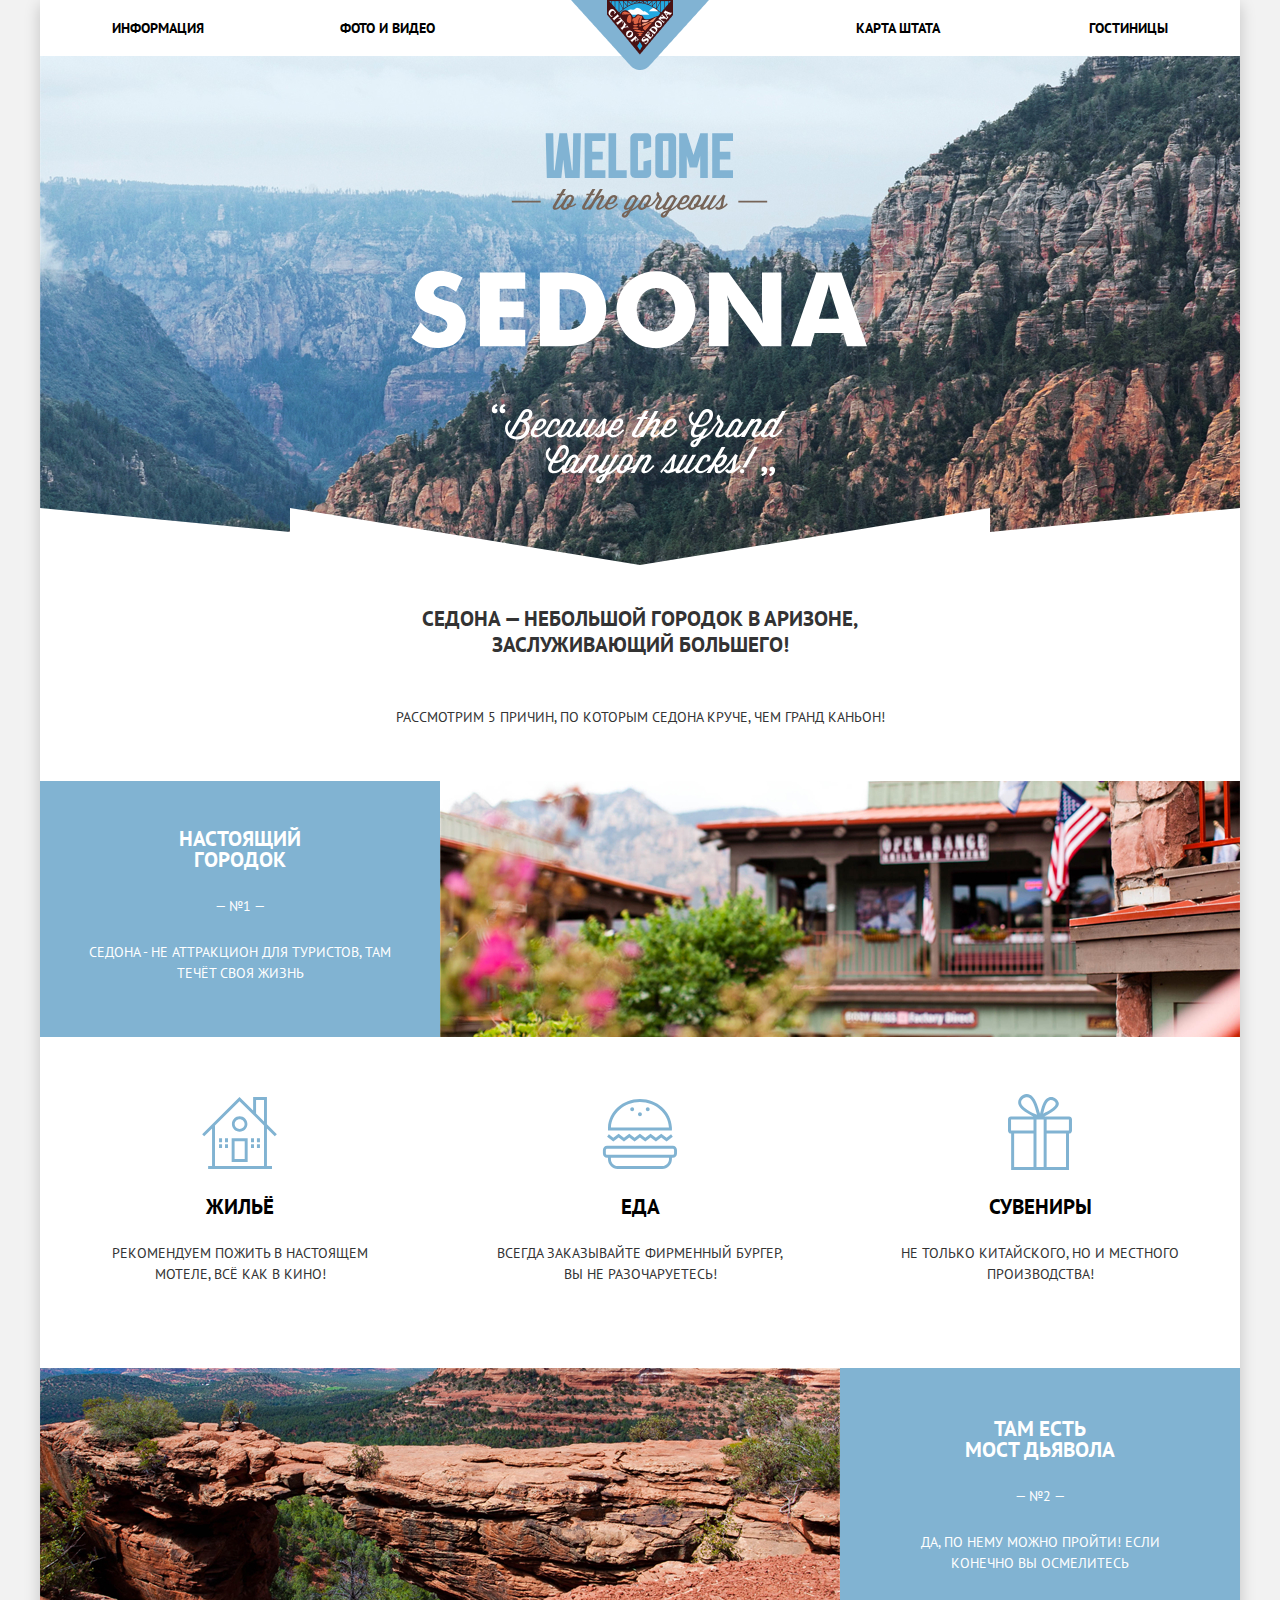
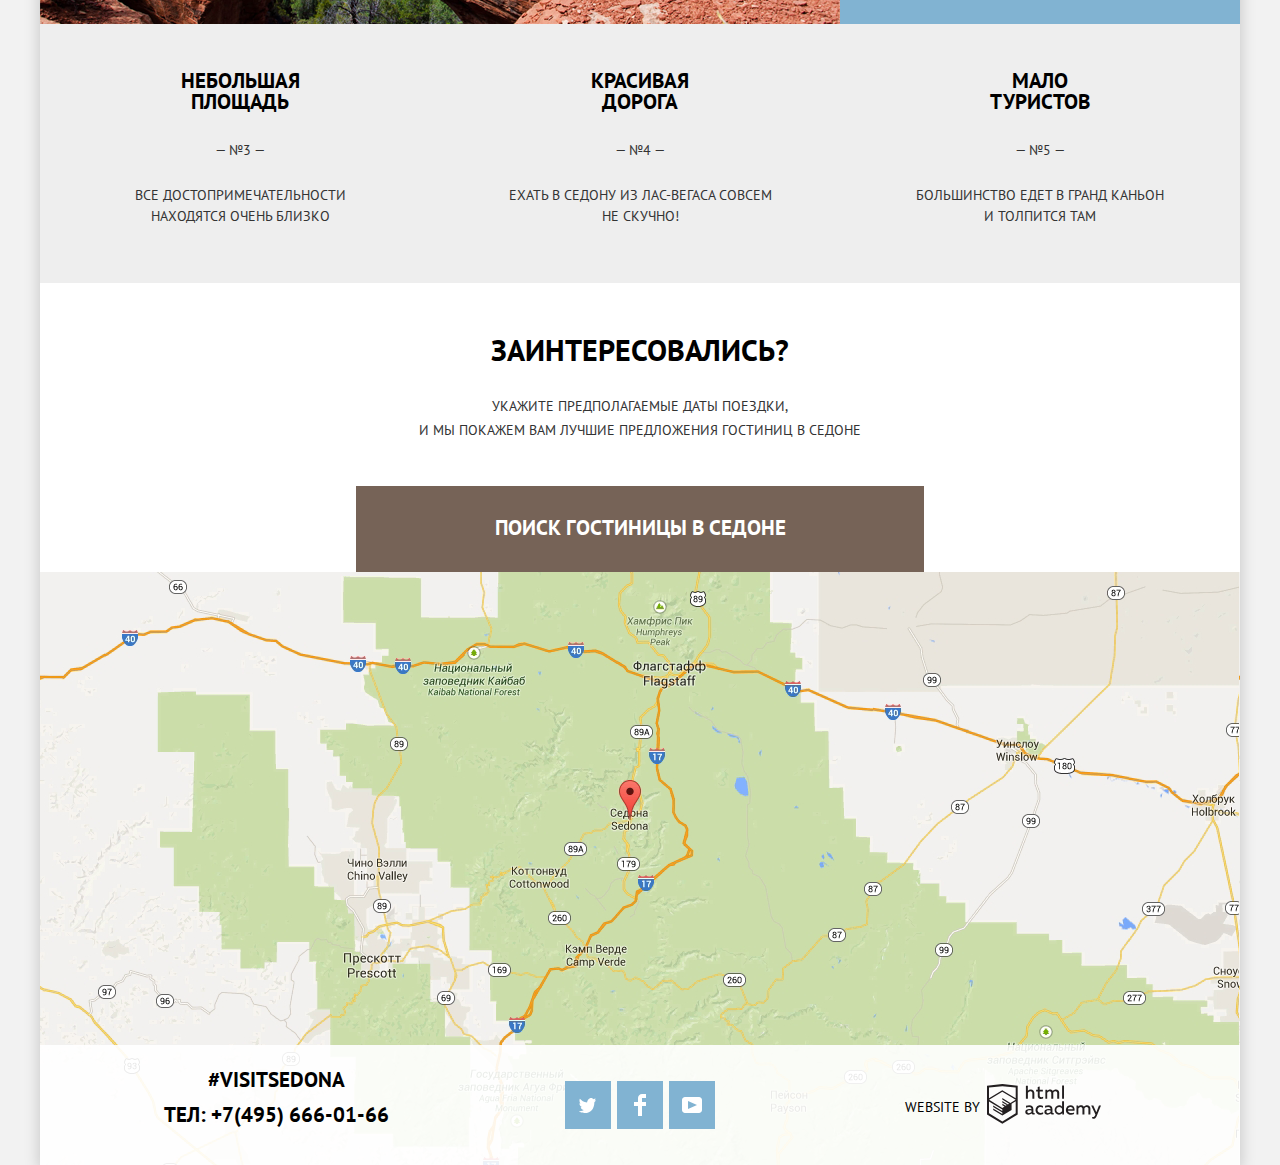
==== commit 8c185620: "Оживил форму и добавил карту" ====
--- a/index.html
+++ b/index.html
@@ -102,11 +102,11 @@
         <p class="map-and-booking-text">Укажите предполагаемые даты поездки,<br>и мы покажем вам лучшие предложения гостиниц в Седоне</p>
           <button class="search-button" type="button">Поиск гостиницы в Седоне</button>
           <div class="searching-form-wrapper">
-            <form class="searching-form" action="">
+            <form class="searching-form" onsubmit="return false;" action="">
               <div class="date-wrapper">
                 <label class="input-label" for="arrival-date">Дата заезда:</label>
                 <div class="input-field-wrapper">
-                  <input class="input-field input-field-date" id="arrival-date" type="text" value="24 апреля 2017">
+                  <input class="input-field input-field-date arrival-date" id="arrival-date" type="text" value="24 апреля 2017">
                   <button class="calendar searching-form-icon" type="button">
                     <svg width="21" height="23" viewBox="0 0 21 23" fill="none" xmlns="http://www.w3.org/2000/svg">
                       <path fill-rule="evenodd" clip-rule="evenodd" d="M16.406 3.02498H19.251C20.217 3.02498 21 3.84698 21 4.86198V21.164C21 22.179 20.217 23 19.251 23H1.75C0.784 23 0 22.179 0 21.164V4.86198C0 3.84698 0.784 3.02498 1.75 3.02498H4.593V1.64798C4.593 1.26698 4.887 0.958984 5.25 0.958984C5.612 0.958984 5.906 1.26698 5.906 1.64798V3.02498H9.844V1.64798C9.844 1.26698 10.138 0.958984 10.501 0.958984C10.862 0.958984 11.156 1.26698 11.156 1.64798V3.02498H15.094V1.64798C15.094 1.26698 15.387 0.958984 15.75 0.958984C16.112 0.958984 16.406 1.26698 16.406 1.64798V3.02498ZM19.5646 21.484C19.6466 21.3979 19.691 21.2828 19.688 21.164H19.689V4.86198C19.689 4.60898 19.493 4.40298 19.252 4.40298H16.407V5.78098C16.407 6.16198 16.113 6.46998 15.751 6.46998C15.388 6.46998 15.095 6.16198 15.095 5.78098V4.40298H11.157V5.78098C11.157 6.16198 10.863 6.46998 10.502 6.46998C10.139 6.46998 9.845 6.16198 9.845 5.78098V4.40298H5.907V5.78098C5.907 6.16198 5.613 6.46998 5.251 6.46998C4.888 6.46998 4.594 6.16198 4.594 5.78098V4.40298H1.75C1.50263 4.40953 1.30696 4.61458 1.312 4.86198V21.164C1.30696 21.4114 1.50263 21.6164 1.75 21.623H19.251C19.3698 21.6201 19.4826 21.5701 19.5646 21.484Z" fill="#A9A9A9"/>
@@ -118,7 +118,7 @@
               <div class="date-wrapper">
                 <label class="input-label" for="date-of-departure">Дата выезда:</label>
                 <div class="input-field-wrapper">
-                  <input class="input-field input-field-date" id="date-of-departure" type="text" value="4 июля 2017">
+                  <input class="input-field input-field-date departure-date" id="date-of-departure" type="text" value="4 июля 2017">
                   <button class="calendar searching-form-icon" type="button">
                     <svg width="21" height="23" viewBox="0 0 21 23" fill="none" xmlns="http://www.w3.org/2000/svg">
                       <path fill-rule="evenodd" clip-rule="evenodd" d="M16.406 3.02498H19.251C20.217 3.02498 21 3.84698 21 4.86198V21.164C21 22.179 20.217 23 19.251 23H1.75C0.784 23 0 22.179 0 21.164V4.86198C0 3.84698 0.784 3.02498 1.75 3.02498H4.593V1.64798C4.593 1.26698 4.887 0.958984 5.25 0.958984C5.612 0.958984 5.906 1.26698 5.906 1.64798V3.02498H9.844V1.64798C9.844 1.26698 10.138 0.958984 10.501 0.958984C10.862 0.958984 11.156 1.26698 11.156 1.64798V3.02498H15.094V1.64798C15.094 1.26698 15.387 0.958984 15.75 0.958984C16.112 0.958984 16.406 1.26698 16.406 1.64798V3.02498ZM19.5646 21.484C19.6466 21.3979 19.691 21.2828 19.688 21.164H19.689V4.86198C19.689 4.60898 19.493 4.40298 19.252 4.40298H16.407V5.78098C16.407 6.16198 16.113 6.46998 15.751 6.46998C15.388 6.46998 15.095 6.16198 15.095 5.78098V4.40298H11.157V5.78098C11.157 6.16198 10.863 6.46998 10.502 6.46998C10.139 6.46998 9.845 6.16198 9.845 5.78098V4.40298H5.907V5.78098C5.907 6.16198 5.613 6.46998 5.251 6.46998C4.888 6.46998 4.594 6.16198 4.594 5.78098V4.40298H1.75C1.50263 4.40953 1.30696 4.61458 1.312 4.86198V21.164C1.30696 21.4114 1.50263 21.6164 1.75 21.623H19.251C19.3698 21.6201 19.4826 21.5701 19.5646 21.484Z" fill="#A9A9A9"/>
@@ -136,7 +136,7 @@
                         <rect width="12" height="3" fill="#A9A9A9"/>
                       </svg>
                     </button>
-                    <input class="input-field input-field-amount" id="amount-of-adults" type="text" value="2">
+                    <input class="input-field input-field-amount adults-ammount" id="amount-of-adults" type="text" value="2">
                     <button class="amount-control plus searching-form-icon" type="button">
                       <svg width="11" height="11" viewBox="0 0 11 11" fill="none" xmlns="http://www.w3.org/2000/svg">
                         <path fill-rule="evenodd" clip-rule="evenodd" d="M4.23086 6.76932V11H6.76932V6.76932H11V4.23086H6.76932V0H4.23085V4.23086H0V6.76932H4.23086Z" fill="#A9A9A9"/>
@@ -152,7 +152,7 @@
                         <rect width="12" height="3" fill="#A9A9A9"/>
                       </svg>
                     </button>
-                    <input class="input-field input-field-amount" id="amount-of-children" type="text" value="0">
+                    <input class="input-field input-field-amount children-ammount" id="amount-of-children" type="text" value="0">
                     <button class=" amount-control plus searching-form-icon" type="button">
                       <svg width="11" height="11" viewBox="0 0 11 11" fill="none" xmlns="http://www.w3.org/2000/svg">
                         <path fill-rule="evenodd" clip-rule="evenodd" d="M4.23086 6.76932V11H6.76932V6.76932H11V4.23086H6.76932V0H4.23085V4.23086H0V6.76932H4.23086Z" fill="#A9A9A9"/>
@@ -161,11 +161,11 @@
                   </div>
                 </div>
               </div>
-              <input class="find-button" type="submit" value="Найти">
+              <button class="find-button" type="submit">Найти</button>
             </form>
           </div>
         <div class="map">
-          <img class="map-img" src="img/map.png" width="1199" height="594" alt="Карта Штата">
+          <iframe src="https://www.google.com/maps/embed?pb=!1m18!1m12!1m3!1d419045.56434828613!2d-111.91581699210585!3d34.8614164091338!2m3!1f0!2f0!3f0!3m2!1i1024!2i768!4f13.1!3m3!1m2!1s0x872da132f942b00d%3A0x5548c523fa6c8efd!2z0KHQtdC00L7QvdCwLCDQkNGA0LjQt9C-0L3QsCA4NjMzNiwg0KHQqNCQ!5e0!3m2!1sru!2sru!4v1602696892707!5m2!1sru!2sru" width="1200" height="585" frameborder="0" style="border:0;" allowfullscreen="" aria-hidden="false" tabindex="0"></iframe>
         </div>
       </section>
     </main>
@@ -214,6 +214,9 @@
       </div>
     </footer>
   </div>
+
+<script src="js/script.js"></script>
+
 </body>
 
 </html>
--- a/css/style.css
+++ b/css/style.css
@@ -25,6 +25,8 @@
   --logo-gray: #bdbbbc;
   --hotels-border: #e5e5e5;
   --imput-hover: #ebebeb;
+  --range-control: #ababab;
+  --range-control-shadow: rgba(171, 171, 171, 0.3)
 }
 
 /* Global */
@@ -95,6 +97,7 @@
 
 .site-navigation-link-active {
   color: var(--brown);
+  margin: 0px;
 }
 
 /* User navigation */
@@ -183,12 +186,15 @@
 }
 
 .features-item-main-description {
+  margin-top: 50px;
+}
+
+.features-item-main-description:first-child {
   margin-top: 47px;
-  margin-bottom: 54px;
 }
 
 .features-item-main-description h3 {
-  margin: 0 115px 25px 115px;
+  margin: 0 115px 26px 115px;
   color: var(--white);
 }
 
@@ -224,8 +230,8 @@
   position: relative;
   width: 400px;
   text-align: center;
-  padding-top: 160px;
-  margin-bottom: 82px;
+  padding-top: 159px;
+  margin-bottom: 83px;
   background-color: var(--white);
 }
 
@@ -274,7 +280,7 @@
   font-weight: 700;
   color: var(--black);
   margin: 0;
-  margin-bottom: 25px;
+  margin-bottom: 26px;
 }
 
 /* Additional features */
@@ -289,17 +295,17 @@
 
 .features-item-additional {
   width: 400px;
-  padding-top: 47px;
+  padding-top: 46px;
   padding-bottom: 56px;
 }
 
 .features-item-additional h3 {
-  margin: 0 140px 26px 140px;
+  margin: 0 140px 28px 140px;
 }
 
 .features-item-additional p:first-of-type {
   margin: 0;
-  margin-bottom: 25px;
+  margin-bottom: 24px;
 }
 
 .features-item-additional p:last-of-type {
@@ -323,7 +329,7 @@
 
 .map-and-booking-text {
   margin: 0;
-  margin-bottom: 45px;
+  margin-bottom: 44px;
 }
 
 /* Search button */
@@ -339,6 +345,8 @@
   text-transform: uppercase;
   background-color: var(--brown);
   border: none;
+  font-weight: 700;
+  padding-bottom: 3px;
 }
 
 .search-button:hover {
@@ -353,6 +361,7 @@
 /* Searching form */
 
 .searching-form-wrapper {
+  display: none;
   position: absolute;
   content: "";
   width: 568px;
@@ -361,6 +370,7 @@
   transform: translateX(-50%);
   left: 50%;
   box-shadow: 0px 7px 15px var(--form-shadow);
+  z-index: 1;
 }
 
 .searching-form {
@@ -508,6 +518,8 @@
 
 .map {
   background-color: var(--map-background);
+  height: 593px;
+  background-image: url(../img/map.png);
 }
 
 /* Hotels Filter */
@@ -515,6 +527,218 @@
 .hotels-filter {
   background-color: var(--form-background);
   height: 217px;
+  background-image: url(../img/filter_bacground.jpg);
+}
+
+.hotels-filter-form {
+  display: flex;
+  color: var(--white);
+  padding: 27px 72px 0px 72px;
+}
+
+.hotels-filter-form fieldset {
+  padding: 0;
+  margin: 0;
+  border: 0;
+}
+
+.hotels-filter-form fieldset:first-child {
+  margin-right: 117px;
+}
+
+.hotels-filter-form fieldset:last-child {
+  margin-left: auto;
+}
+
+
+.hotels-filter-form legend {
+  font-size: 16px;
+  font-weight: 700;
+  margin-bottom: 24px;
+}
+
+.hotels-filter-form ul {
+  padding: 0;
+  margin: 0;
+  list-style: none;
+}
+
+.hotels-filter-option {
+  margin-bottom: 25px;
+  padding-left: 40px;
+}
+
+.housing-type {
+  padding-left: 42px;
+}
+
+.hotels-filter-option label{
+  position: relative;
+  display: block;
+  cursor: pointer;
+}
+
+.hotels-filter-checkbox + label:before {
+  position: absolute;
+  content: "";
+  height: 23px;
+  width: 23px;
+  background-image: url(../img/checkbox-off.svg);
+  left: -39px;
+}
+
+.hotels-filter-checkbox:checked + label:before {
+  position: absolute;
+  content: "";
+  height: 23px;
+  width: 27px;
+  background-image: url(../img/checkbox-on.svg);
+  left: -39px;
+}
+
+.hotels-filter-checkbox:hover + label:before {
+  position: absolute;
+  content: "";
+  height: 23px;
+  width: 23px;
+  background-image: url(../img/checkbox-off.svg);
+  left: -39px;
+}
+
+.hotels-filter-checkbox:checked:hover + label:before {
+  position: absolute;
+  content: "";
+  height: 23px;
+  width: 27px;
+  background-image: url(../img/checkbox-on.svg);
+  left: -39px;
+}
+
+.hotels-filter-checkbox:disabled + label:before {
+  position: absolute;
+  content: "";
+  height: 23px;
+  width: 23px;
+  background-image: url(../img/checkbox-off-gray.svg);
+  left: -39px;
+}
+
+.hotels-filter-checkbox:checked:disabled + label:before {
+  position: absolute;
+  content: "";
+  height: 23px;
+  width: 27px;
+  background-image: url(../img/checkbox-on-gray.svg);
+  left: -39px;
+}
+
+/* Slider */
+
+.slider {
+  display: flex;
+  flex-direction: column;
+}
+
+.slider legend {
+  margin-bottom: 11px;
+}
+
+
+.range-filter {
+  width: 317px;
+}
+
+.range-controls {
+  position: relative;
+  margin-top: 20px;
+  margin-bottom: 33px;
+}
+
+.range-controls .scale {
+  height: 3px;
+  background-color: var(--transparent-white);
+}
+
+.range-controls .bar {
+  width: 80%;
+  height: 3px;
+  background-color: var(--white);
+}
+
+.range-controls .toggle {
+  position: absolute;
+  transform: translateY(-50%);
+  top: 1px;
+  width: 4px;
+  height: 4px;
+  padding: 0;
+  border: 8px solid var(--white);
+  background-color: var(--range-control);
+  border-radius: 50%;
+  box-shadow: 0 2px 0 var(--range-control-shadow) ;
+  cursor: pointer;
+}
+
+.range-controls .toggle:hover {
+  border-width: 10px;
+}
+
+.range-controls .toggle-min {
+  left: 0;
+}
+
+.range-controls .toggle-max {
+  left: 252px;
+}
+
+.price-controls {
+  position: relative;
+  display: flex;
+  justify-content: space-between;
+  border: 2px solid var(--white);
+  border-radius: 2px;
+  padding: 5px 20px 5px 65px;
+}
+
+.price-controls::before {
+  position: absolute;
+  content: "";
+  width: 2px;
+  height: 22px;
+  background-color: var(--white);
+  left: 50%;
+}
+
+.price-controls input {
+  font-family: inherit;
+  font-size: inherit;
+  line-height: inherit;
+  color: var(--white);
+  background: none;
+  padding: 0;
+  margin: 0;
+  border: none;
+  width: 60px;
+}
+
+.filter-submit {
+  align-self: center;
+  width: 137px;
+  height: 36px;
+  background: none;
+  border: 2px solid var(--white);
+  border-radius: 2px;
+  text-transform: uppercase;
+  color: var(--white);
+  font-size: 14px;
+  line-height: 21px;
+  margin-right: 12px;
+  cursor: pointer;
+}
+
+.filter-submit:hover {
+  background-color: var(--white);
+  color: var(--black);
 }
 
 /* Hotels sorting */
@@ -536,6 +760,7 @@
   border: 0;
   background-color: inherit;
   padding: 0;
+  cursor: pointer;
 }
 
 .arrow:hover path {
@@ -554,6 +779,7 @@
   align-self: center;
   display: flex;
   justify-content: space-between;
+  padding-top: 4px;
 }
 
 .hotels-sorting-results-number {
@@ -572,7 +798,7 @@
 }
 
 .sorting-buttons-group {
-  padding: 32px 40px 0 36px;
+  padding: 32px 40px 0 40px;
 }
 
 .sorting-button {
@@ -584,7 +810,7 @@
   border: none;
   border-bottom: 1px dotted var(--blue);
   padding: 0px;
-  margin-right: 32px;
+  margin-right: 31px;
   outline: none;
 }
 
@@ -688,61 +914,6 @@
   justify-content: center;
   align-items: center;
 }
-
-/* Вариант звездочек через флексы */
-
-/* .test {
-  justify-self: end;
-  display: flex;
-  flex-direction: column;
-  align-items: flex-end;
-}
-
-.test::before {
-  display: block;
-  content: "";
-  height: 17px;
-  width: 92px;
-  background-image: url(../img/star.svg);
-  background-position: right;
-  background-repeat: space;
-}
-.test-four::before {
-  width: 92px;
-}
-
-.test-three::before {
-  width: 66px;
-}
-
-.test-two::before {
-  width: 42px;
-} */
-
-/* Вариант звездочек через абсолютное позиционирование  */
-
-/* .hotel-rating::before {
-  position: absolute;
-  content: "";
-  background-position: right;
-  bottom: 74px;
-  right: 0;
-  height: 17px;
-  background-image: url(../img/star.svg);
-  background-repeat: space;
-}
-
-.four-stars::before {
-  width: 92px;
-}
-
-.three-stars::before {
-  width: 66px;
-}
-
-.two-stars::before {
-  width: 42px;
-} */
 
 /* Result buttons */
 
@@ -817,11 +988,12 @@
   display: flex;
   flex-direction: column;
   justify-content: space-around;
+  margin-bottom: 6px;
 }
 
 .footer-contacts p {
   margin: 0;
-  margin-bottom: 11px;
+  margin-bottom: 9px;
 }
 
 .footer-phone {
@@ -883,6 +1055,7 @@
   width: 197px;
   align-items: center;
   justify-content: space-between;
+  margin-top: 4px;
 }
 
 .copyright-button:hover path {
@@ -892,3 +1065,60 @@
 .copyright-button:active path {
   fill: var(--logo-gray);
 }
+
+/* JavaScript */
+
+.form-show {
+  display: block;
+  animation-name: scratch;
+  animation-duration: 0.7s;
+}
+
+.form-animate-open {
+  animation-name: form-open;
+  animation-duration: 2s;
+  animation-fill-mode: forwards;
+}
+
+.form-error {
+  animation-name: form-error;
+  animation-duration: 2s;
+  animation-iteration-count: 2;
+  animation-fill-mode: backwards;
+}
+
+/* Animations */
+
+@keyframes form-open {
+  0% {
+    opacity: 0;
+  }
+
+  100% {
+    opacity: 1;
+  }
+}
+
+@keyframes form-error {
+  0% {
+    opacity: 1;
+  }
+
+  50% {
+    opacity: 0.2;;
+  }
+
+  100% {
+    opacity: 1;
+  }
+}
+
+@keyframes scratch {
+  0% {
+    height: 0;
+  }
+
+  100% {
+    height: 395px;
+  }
+}
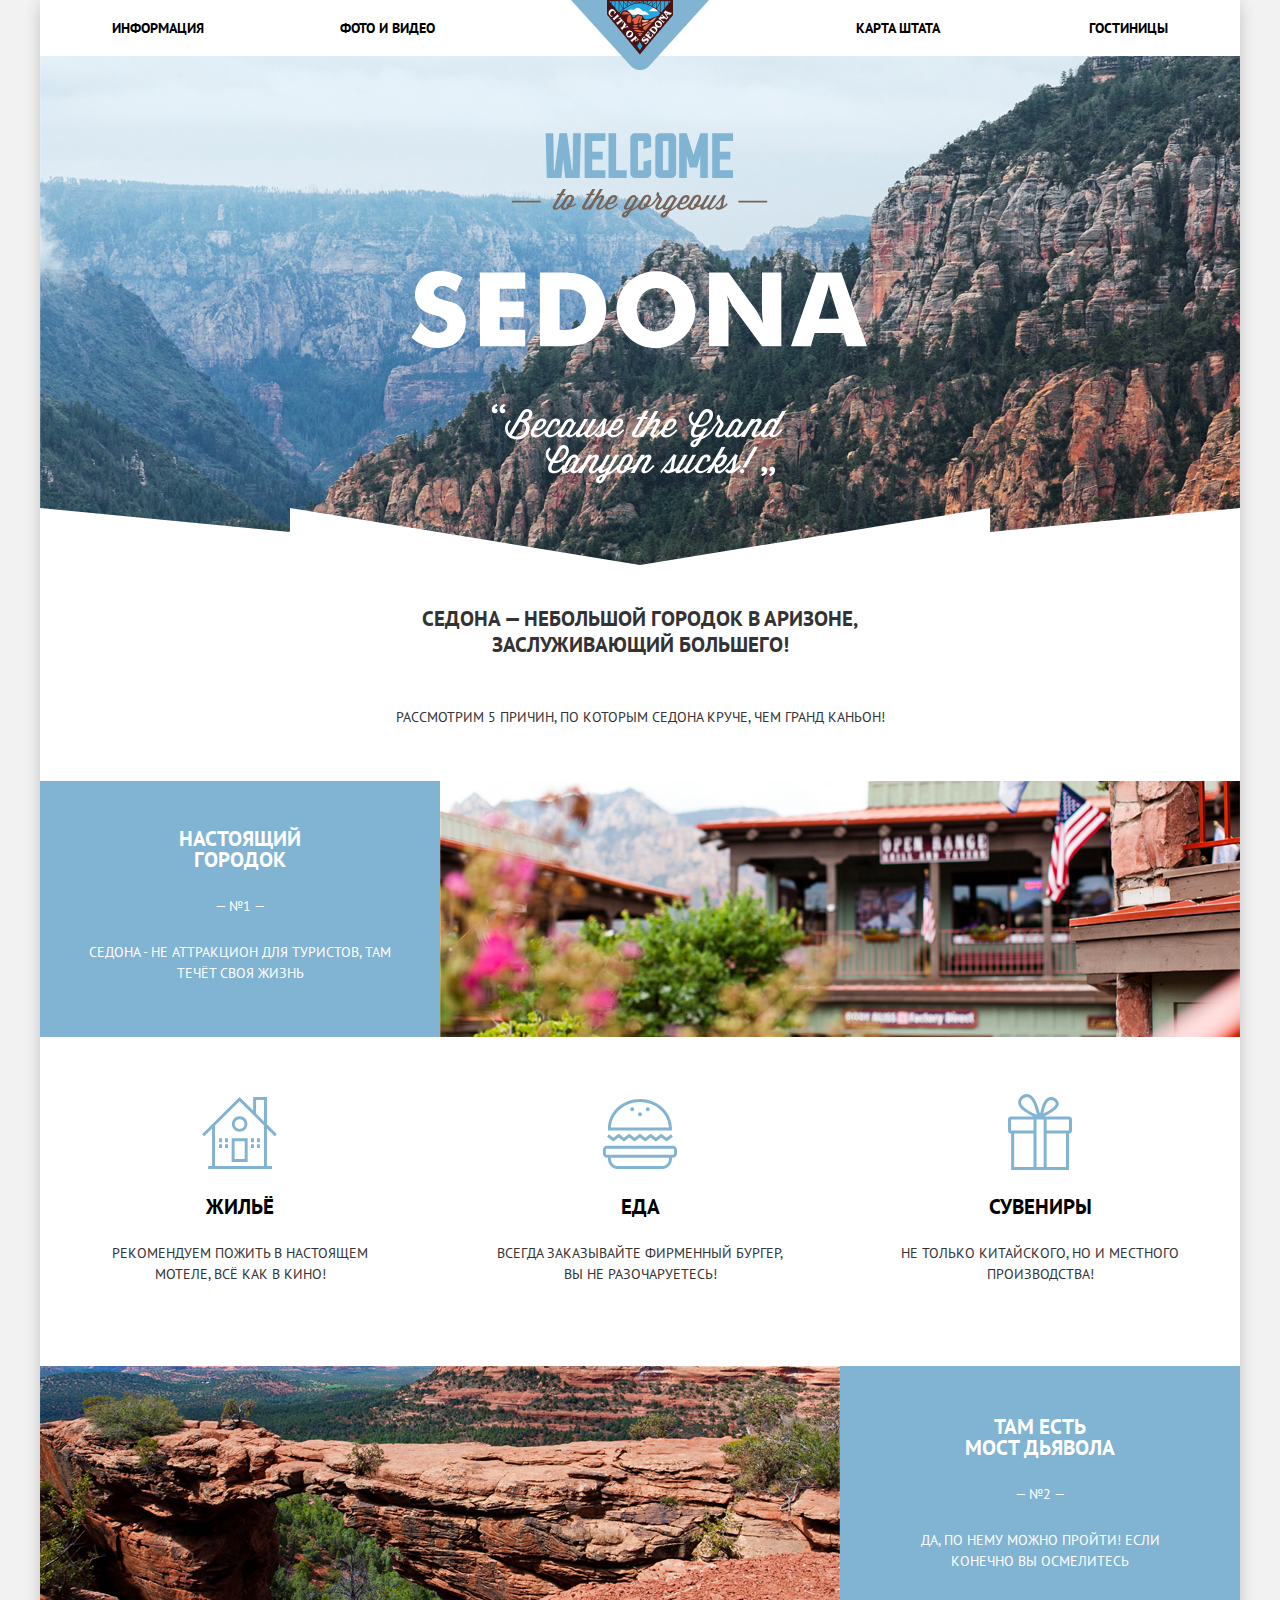
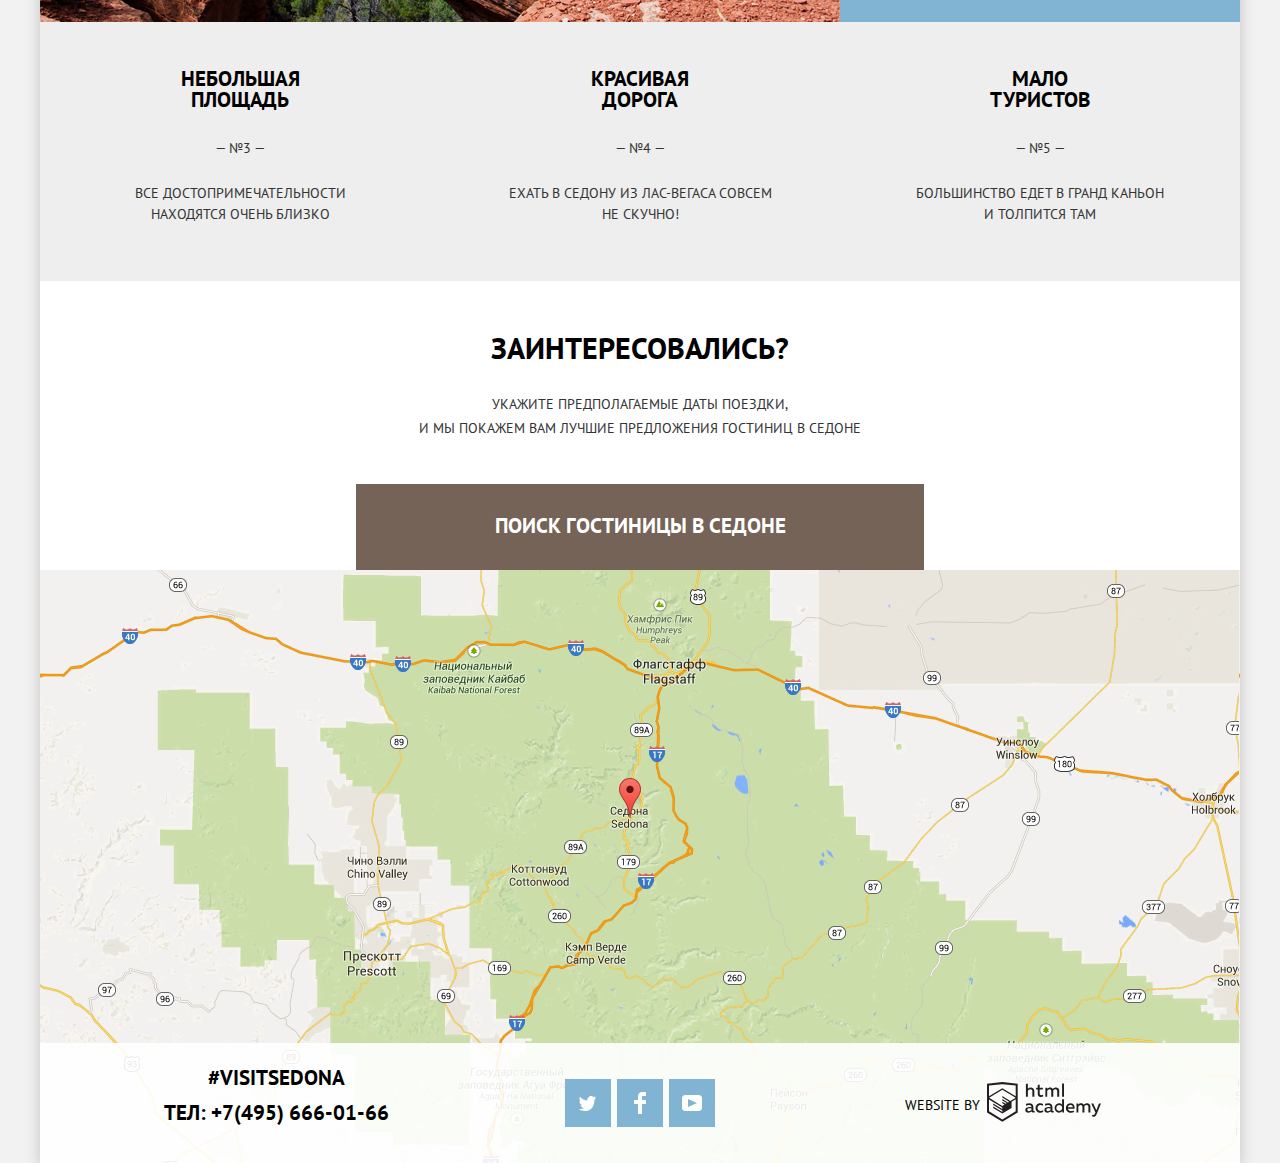
==== commit 942ad217: "Улучшил доступность внутренней страницы" ====
--- a/index.html
+++ b/index.html
@@ -102,13 +102,13 @@
         <p class="map-and-booking-text">Укажите предполагаемые даты поездки,<br>и мы покажем вам лучшие предложения гостиниц в Седоне</p>
           <button class="search-button" type="button">Поиск гостиницы в Седоне</button>
           <div class="searching-form-wrapper">
-            <form class="searching-form" onsubmit="return false;" action="">
+            <form class="searching-form" action="">
               <div class="date-wrapper">
                 <label class="input-label" for="arrival-date">Дата заезда:</label>
                 <div class="input-field-wrapper">
                   <input class="input-field input-field-date arrival-date" id="arrival-date" type="text" value="24 апреля 2017">
-                  <button class="calendar searching-form-icon" type="button">
-                    <svg width="21" height="23" viewBox="0 0 21 23" fill="none" xmlns="http://www.w3.org/2000/svg">
+                  <button class="calendar searching-form-icon" type="button" aria-label="Календарь">
+                    <svg aria-hidden="true" focusable="false" width="21" height="23" viewBox="0 0 21 23" fill="none" xmlns="http://www.w3.org/2000/svg">
                       <path fill-rule="evenodd" clip-rule="evenodd" d="M16.406 3.02498H19.251C20.217 3.02498 21 3.84698 21 4.86198V21.164C21 22.179 20.217 23 19.251 23H1.75C0.784 23 0 22.179 0 21.164V4.86198C0 3.84698 0.784 3.02498 1.75 3.02498H4.593V1.64798C4.593 1.26698 4.887 0.958984 5.25 0.958984C5.612 0.958984 5.906 1.26698 5.906 1.64798V3.02498H9.844V1.64798C9.844 1.26698 10.138 0.958984 10.501 0.958984C10.862 0.958984 11.156 1.26698 11.156 1.64798V3.02498H15.094V1.64798C15.094 1.26698 15.387 0.958984 15.75 0.958984C16.112 0.958984 16.406 1.26698 16.406 1.64798V3.02498ZM19.5646 21.484C19.6466 21.3979 19.691 21.2828 19.688 21.164H19.689V4.86198C19.689 4.60898 19.493 4.40298 19.252 4.40298H16.407V5.78098C16.407 6.16198 16.113 6.46998 15.751 6.46998C15.388 6.46998 15.095 6.16198 15.095 5.78098V4.40298H11.157V5.78098C11.157 6.16198 10.863 6.46998 10.502 6.46998C10.139 6.46998 9.845 6.16198 9.845 5.78098V4.40298H5.907V5.78098C5.907 6.16198 5.613 6.46998 5.251 6.46998C4.888 6.46998 4.594 6.16198 4.594 5.78098V4.40298H1.75C1.50263 4.40953 1.30696 4.61458 1.312 4.86198V21.164C1.30696 21.4114 1.50263 21.6164 1.75 21.623H19.251C19.3698 21.6201 19.4826 21.5701 19.5646 21.484Z" fill="#A9A9A9"/>
                       <path fill-rule="evenodd" clip-rule="evenodd" d="M4.59399 9.2251H7.21899V11.2911H4.59399V9.2251ZM4.59399 12.6681H7.21899V14.7351H4.59399V12.6681ZM7.21899 16.1121H4.59399V18.1781H7.21899V16.1121ZM9.18799 16.1121H11.813V18.1781H9.18799V16.1121ZM11.813 12.6681H9.18799V14.7351H11.813V12.6681ZM9.18799 9.2251H11.813V11.2911H9.18799V9.2251ZM16.406 16.1121H13.781V18.1781H16.406V16.1121ZM13.781 12.6681H16.406V14.7351H13.781V12.6681ZM16.406 9.2251H13.781V11.2911H16.406V9.2251Z" fill="#A9A9A9"/>
                     </svg>
@@ -119,8 +119,8 @@
                 <label class="input-label" for="date-of-departure">Дата выезда:</label>
                 <div class="input-field-wrapper">
                   <input class="input-field input-field-date departure-date" id="date-of-departure" type="text" value="4 июля 2017">
-                  <button class="calendar searching-form-icon" type="button">
-                    <svg width="21" height="23" viewBox="0 0 21 23" fill="none" xmlns="http://www.w3.org/2000/svg">
+                  <button class="calendar searching-form-icon" type="button" aria-label="Календарь">
+                    <svg aria-hidden="true" focusable="false" width="21" height="23" viewBox="0 0 21 23" fill="none" xmlns="http://www.w3.org/2000/svg">
                       <path fill-rule="evenodd" clip-rule="evenodd" d="M16.406 3.02498H19.251C20.217 3.02498 21 3.84698 21 4.86198V21.164C21 22.179 20.217 23 19.251 23H1.75C0.784 23 0 22.179 0 21.164V4.86198C0 3.84698 0.784 3.02498 1.75 3.02498H4.593V1.64798C4.593 1.26698 4.887 0.958984 5.25 0.958984C5.612 0.958984 5.906 1.26698 5.906 1.64798V3.02498H9.844V1.64798C9.844 1.26698 10.138 0.958984 10.501 0.958984C10.862 0.958984 11.156 1.26698 11.156 1.64798V3.02498H15.094V1.64798C15.094 1.26698 15.387 0.958984 15.75 0.958984C16.112 0.958984 16.406 1.26698 16.406 1.64798V3.02498ZM19.5646 21.484C19.6466 21.3979 19.691 21.2828 19.688 21.164H19.689V4.86198C19.689 4.60898 19.493 4.40298 19.252 4.40298H16.407V5.78098C16.407 6.16198 16.113 6.46998 15.751 6.46998C15.388 6.46998 15.095 6.16198 15.095 5.78098V4.40298H11.157V5.78098C11.157 6.16198 10.863 6.46998 10.502 6.46998C10.139 6.46998 9.845 6.16198 9.845 5.78098V4.40298H5.907V5.78098C5.907 6.16198 5.613 6.46998 5.251 6.46998C4.888 6.46998 4.594 6.16198 4.594 5.78098V4.40298H1.75C1.50263 4.40953 1.30696 4.61458 1.312 4.86198V21.164C1.30696 21.4114 1.50263 21.6164 1.75 21.623H19.251C19.3698 21.6201 19.4826 21.5701 19.5646 21.484Z" fill="#A9A9A9"/>
                       <path fill-rule="evenodd" clip-rule="evenodd" d="M4.59399 9.2251H7.21899V11.2911H4.59399V9.2251ZM4.59399 12.6681H7.21899V14.7351H4.59399V12.6681ZM7.21899 16.1121H4.59399V18.1781H7.21899V16.1121ZM9.18799 16.1121H11.813V18.1781H9.18799V16.1121ZM11.813 12.6681H9.18799V14.7351H11.813V12.6681ZM9.18799 9.2251H11.813V11.2911H9.18799V9.2251ZM16.406 16.1121H13.781V18.1781H16.406V16.1121ZM13.781 12.6681H16.406V14.7351H13.781V12.6681ZM16.406 9.2251H13.781V11.2911H16.406V9.2251Z" fill="#A9A9A9"/>
                     </svg>
@@ -131,13 +131,13 @@
                 <div class="adults">
                   <label class="input-label" for="amount-of-adults">Взрослые:</label>
                   <div class="amount-input-field-wrapper">
-                    <button class="amount-control minus searching-form-icon" type="button">
-                      <svg width="12" height="3" viewBox="0 0 12 3" fill="none" xmlns="http://www.w3.org/2000/svg">
+                    <button class="amount-control minus searching-form-icon" type="button" aria-label="Уменьшить на один">
+                      <svg aria-hidden="true" focusable="false" width="12" height="3" viewBox="0 0 12 3" fill="none" xmlns="http://www.w3.org/2000/svg">
                         <rect width="12" height="3" fill="#A9A9A9"/>
                       </svg>
                     </button>
                     <input class="input-field input-field-amount adults-ammount" id="amount-of-adults" type="text" value="2">
-                    <button class="amount-control plus searching-form-icon" type="button">
+                    <button class="amount-control plus searching-form-icon" type="button" aria-label="Увеличить на один">
                       <svg width="11" height="11" viewBox="0 0 11 11" fill="none" xmlns="http://www.w3.org/2000/svg">
                         <path fill-rule="evenodd" clip-rule="evenodd" d="M4.23086 6.76932V11H6.76932V6.76932H11V4.23086H6.76932V0H4.23085V4.23086H0V6.76932H4.23086Z" fill="#A9A9A9"/>
                       </svg>
@@ -147,14 +147,14 @@
                 <div class="children">
                   <label class="input-label" for="amount-of-children">Дети:</label>
                   <div class="amount-input-field-wrapper">
-                    <button class="amount-control minus searching-form-icon" type="button">
-                      <svg width="12" height="3" viewBox="0 0 12 3" fill="none" xmlns="http://www.w3.org/2000/svg">
+                    <button class="amount-control minus searching-form-icon" type="button" aria-label="Уменьшить на один">
+                      <svg aria-hidden="true" focusable="false" width="12" height="3" viewBox="0 0 12 3" fill="none" xmlns="http://www.w3.org/2000/svg">
                         <rect width="12" height="3" fill="#A9A9A9"/>
                       </svg>
                     </button>
                     <input class="input-field input-field-amount children-ammount" id="amount-of-children" type="text" value="0">
-                    <button class=" amount-control plus searching-form-icon" type="button">
-                      <svg width="11" height="11" viewBox="0 0 11 11" fill="none" xmlns="http://www.w3.org/2000/svg">
+                    <button class=" amount-control plus searching-form-icon" type="button" aria-label="Увеличить на один">
+                      <svg aria-hidden="true" focusable="false" width="11" height="11" viewBox="0 0 11 11" fill="none" xmlns="http://www.w3.org/2000/svg">
                         <path fill-rule="evenodd" clip-rule="evenodd" d="M4.23086 6.76932V11H6.76932V6.76932H11V4.23086H6.76932V0H4.23085V4.23086H0V6.76932H4.23086Z" fill="#A9A9A9"/>
                       </svg>
                     </button>
@@ -180,7 +180,7 @@
           <li class="footer-social-item">
             <a class="social-button" href="">
               <span class="visually-hidden">Twitter</span>
-              <svg width="17" height="17" viewBox="0 0 17 17" fill="none" xmlns="http://www.w3.org/2000/svg">
+              <svg aria-hidden="true" focusable="false" width="17" height="17" viewBox="0 0 17 17" fill="none" xmlns="http://www.w3.org/2000/svg">
                 <path d="M10.95 1.14409C12.635 0.648089 13.934 1.41409 14.527 2.32309C15.2 2.09209 15.858 1.84209 16.538 1.61509C16.5249 2.30145 16.2117 2.94761 15.681 3.38309C16.366 3.55309 16.985 2.89209 16.985 2.89209C16.816 3.89209 15.979 4.68009 15.422 4.91609C15.191 11.6661 12.247 16.1331 5.34498 15.9981H4.89898C4.48898 15.9981 0.734977 15.5381 0.000976562 14.1111C2.27198 14.3071 3.89398 13.6891 4.69398 12.9341C3.73398 12.6341 2.01498 12.4571 1.71498 9.98409C2.06398 10.0901 2.27898 10.2121 2.90498 10.1031C1.70498 9.24709 0.373977 8.53009 0.447977 6.33009C0.732977 6.65809 1.51498 6.86609 1.78798 6.80209C1.08498 6.56109 -0.182023 3.44209 0.893977 1.85009C2.71198 3.70409 4.62898 5.45609 8.04598 5.62309C8.25398 3.33009 9.18298 1.79309 10.95 1.14409Z" fill="white"/>
               </svg>
             </a>
@@ -188,7 +188,7 @@
           <li class="footer-social-item">
             <a class="social-button" href="">
               <span class="visually-hidden">Facebook</span>
-              <svg width="12" height="22" viewBox="0 0 12 22" fill="none" xmlns="http://www.w3.org/2000/svg">
+              <svg aria-hidden="true" focusable="false" width="12" height="22" viewBox="0 0 12 22" fill="none" xmlns="http://www.w3.org/2000/svg">
                 <path d="M12 4V0H8C5.79086 0 4 1.79086 4 4V8H0V12H4V22H8V12H12V8H8V4H12Z" fill="white"/>
               </svg>
             </a>
@@ -196,7 +196,7 @@
           <li class="footer-social-item">
             <a class="social-button" href="">
               <span class="visually-hidden">Youtube</span>
-              <svg width="20" height="16" viewBox="0 0 20 16" fill="none" xmlns="http://www.w3.org/2000/svg">
+              <svg aria-hidden="true" focusable="false" width="20" height="16" viewBox="0 0 20 16" fill="none" xmlns="http://www.w3.org/2000/svg">
                 <path fill-rule="evenodd" clip-rule="evenodd" d="M3 0H17C18.65 0 20 1.35 20 3V13C20 14.65 18.65 16 17 16H3C1.35 16 0 14.65 0 13V3C0 1.35 1.35 0 3 0ZM6.027 4.002V11.998L15.014 8L6.027 4.002Z" fill="white"/>
               </svg>
             </a>
@@ -205,8 +205,8 @@
         </div>
         <div class="footer-copyright">
         <p>Website by</p>
-        <a class="copyright-button" href="">
-          <svg width="115" height="41" viewBox="0 0 115 41" fill="none" xmlns="http://www.w3.org/2000/svg">
+        <a class="copyright-button" href="" aria-label="Ссылка на сайт HTML Academy">
+          <svg role="img" aria-label="Логотип HTML Academy" width="115" height="41" viewBox="0 0 115 41" fill="none" xmlns="http://www.w3.org/2000/svg">
             <path fill-rule="evenodd" clip-rule="evenodd" d="M15.5197 1.05737H15.3509L0 2.71895V31.4945L15.3509 40.8382L30.7018 31.4945V2.71895L15.5197 1.05737ZM77.0183 2.62185H75.0876V15.7311H77.0183V2.62185ZM40.8619 2.63264V7.76843C41.6131 6.9864 42.6386 6.5436 43.7105 6.53843C44.6823 6.47908 45.6329 6.84495 46.3253 7.54479C47.0177 8.24462 47.3866 9.21244 47.3399 10.2068V15.7634H45.367V10.4658C45.4231 9.94897 45.2754 9.43059 44.9566 9.02553C44.6377 8.62047 44.174 8.36218 43.6683 8.3079H43.3518C42.3456 8.36979 41.4321 8.9295 40.9041 9.80764V15.7634H38.8995V2.63264H40.8619ZM77.0183 31.4837H75.2775V30.0595C74.4828 31.1353 73.23 31.7538 71.9119 31.7211C69.4751 31.5528 67.5825 29.4822 67.5825 26.9845C67.5825 24.4867 69.4751 22.4162 71.9119 22.2479C73.1195 22.2052 74.2818 22.7203 75.0771 23.6505V18.3205H77.0183V31.4837ZM47.0656 30.0595C47.263 30.0515 47.4583 30.0152 47.6459 29.9516V31.3866C47.2482 31.5404 46.826 31.6172 46.4009 31.6132C45.6482 31.6769 44.9394 31.2429 44.639 30.5342C43.7036 31.31 42.5302 31.7227 41.3261 31.6995C39.733 31.6995 38.256 30.804 38.256 28.9482C38.256 26.65 40.3661 25.9379 42.1702 25.9379C42.9402 25.9505 43.707 26.0408 44.4596 26.2076V25.884C44.4596 24.805 43.6578 23.9742 42.1491 23.9742C41.0585 23.9764 39.9804 24.2116 38.9839 24.6647V22.8305C40.0678 22.451 41.204 22.2506 42.3495 22.2371C44.8394 22.2371 46.3693 23.4455 46.3693 26.1753V29.4121C46.3546 29.5668 46.401 29.721 46.4981 29.8406C46.5951 29.9601 46.7349 30.035 46.8862 30.0487H47.0656V30.0595ZM40.2711 28.8403C40.298 29.229 40.4761 29.5905 40.7655 29.844C41.055 30.0974 41.4317 30.2217 41.8115 30.189H41.9275C42.8819 30.1906 43.7973 29.8022 44.4702 29.11V27.5779C43.842 27.4414 43.2026 27.3655 42.5605 27.3513C41.5055 27.3513 40.2817 27.7074 40.2817 28.8403H40.2711ZM56.0229 22.9384C55.1962 22.4632 54.2596 22.2246 53.3115 22.2479H52.9422C51.7332 22.2873 50.5891 22.8166 49.7619 23.7192C48.9347 24.6218 48.4923 25.8236 48.5321 27.06V27.5024C48.6957 30.0004 50.805 31.8921 53.2482 31.7318C54.2519 31.7555 55.2477 31.5452 56.1601 31.1168V29.2718C55.3769 29.7215 54.4945 29.9591 53.5963 29.9624C52.5199 30.0288 51.4963 29.4793 50.9385 28.5356C50.3806 27.5918 50.3806 26.4095 50.9385 25.4658C51.4963 24.522 52.5199 23.9725 53.5963 24.039C54.461 24.0357 55.3066 24.2989 56.0229 24.7942V22.9384ZM66.1514 30.0595C66.3488 30.0515 66.5441 30.0152 66.7317 29.9516V31.3866C66.334 31.5404 65.9118 31.6172 65.4867 31.6132C64.734 31.6769 64.0252 31.2429 63.7248 30.5342C62.7894 31.31 61.616 31.7227 60.4119 31.6995C58.8188 31.6995 57.3417 30.804 57.3417 28.9482C57.3417 26.65 59.4518 25.9379 61.256 25.9379C62.0259 25.9505 62.7928 26.0408 63.5454 26.2076V25.884C63.5454 24.805 62.7436 23.9742 61.2349 23.9742C60.1443 23.9764 59.0662 24.2116 58.0697 24.6647V22.8305C59.1536 22.451 60.2897 22.2506 61.4353 22.2371C63.9252 22.2371 65.455 23.4455 65.455 26.1753V29.4121C65.4404 29.5668 65.4868 29.721 65.5838 29.8406C65.6809 29.9601 65.8207 30.035 65.972 30.0487H66.1514V30.0595ZM59.855 29.8481C59.5632 29.5943 59.3837 29.2311 59.3569 28.8403H59.378C59.378 27.7074 60.5385 27.3513 61.6569 27.3513C62.299 27.3655 62.9383 27.4414 63.5665 27.5779V29.11C62.8937 29.8022 61.9782 30.1906 61.0239 30.189H60.9078C60.5263 30.2247 60.1469 30.1019 59.855 29.8481ZM69.3271 26.9305C69.3271 25.2859 70.6308 23.9526 72.239 23.9526L72.2601 24.0066C73.4742 24.0066 74.5742 24.7382 75.0665 25.8732V28.0311C74.5856 29.1871 73.4673 29.9296 72.239 29.9084C70.6308 29.9084 69.3271 28.5752 69.3271 26.9305ZM83.3486 22.2479C86.8408 22.2479 88.0541 25.1395 87.4844 27.7397H80.922C81.1436 29.3582 82.6839 30.0163 84.2876 30.0163C85.2509 30.0196 86.2027 29.8021 87.0729 29.3797V31.1061C86.0736 31.5421 84.9939 31.7519 83.9078 31.7211C81.2385 31.7211 78.8963 30.189 78.8963 26.9521C78.8362 25.7502 79.2482 24.5736 80.0408 23.6841C80.8334 22.7945 81.9408 22.2658 83.1165 22.2155H83.3486V22.2479ZM80.8693 26.1753C80.9704 24.8237 82.1216 23.8104 83.4436 23.9095H83.4858C84.1064 23.8531 84.7196 24.08 85.1612 24.5295C85.6028 24.979 85.8275 25.6051 85.7752 26.24H80.8693V26.1753ZM89.489 31.4621V22.4961H91.2298V23.575C91.9777 22.7197 93.041 22.2229 94.1628 22.2047C95.2951 22.1328 96.3712 22.7163 96.9482 23.7153C97.7407 22.8335 98.8477 22.3161 100.018 22.2803C100.952 22.2327 101.859 22.6011 102.507 23.2901C103.154 23.9792 103.478 24.9213 103.394 25.8732V31.4837H101.39V25.9271C101.437 25.4734 101.306 25.0191 101.024 24.6647C100.743 24.3104 100.336 24.0852 99.8917 24.039H99.6174C98.7512 24.0941 97.9525 24.536 97.4335 25.2474V31.4837H95.4289V25.9271C95.4728 25.47 95.3357 25.0139 95.0481 24.6611C94.7606 24.3082 94.3467 24.088 93.8991 24.0497H93.6881C92.7466 24.1344 91.8915 24.6449 91.3564 25.4416V31.5161H89.5312L89.489 31.4621ZM113.977 22.4745H111.972L109.324 29.2718L106.306 22.4853H104.196L108.417 31.5484L108.237 32.0016C107.72 33.3611 107.003 34.0516 106.053 34.0516C105.75 34.0548 105.447 34.0112 105.156 33.9221V35.6161C105.536 35.7125 105.926 35.7632 106.317 35.7671C107.646 35.7671 108.902 35.0226 109.851 32.6813L113.977 22.4745ZM52.689 6.78658V3.54974L50.7266 4.01369V6.73264H49.144V8.49132H50.7899V12.9905C50.7231 13.817 51.0244 14.6301 51.61 15.2038C52.1955 15.7775 53.0028 16.0505 53.8073 15.9468C54.5996 15.9535 55.3875 15.8259 56.139 15.5692V13.8429C55.5727 14.0781 54.9672 14.199 54.356 14.199C53.2165 14.199 52.689 13.8105 52.689 12.6237V8.5129H55.8541V6.78658H52.689ZM58.3862 15.7526V6.75421H60.1376V7.83316C60.8811 6.97655 61.9403 6.476 63.0601 6.45211C64.1624 6.38099 65.2146 6.93142 65.8032 7.88711C66.5958 7.00534 67.7028 6.48794 68.8734 6.45211C69.8138 6.41462 70.7233 6.79859 71.364 7.50353C72.0046 8.20846 72.3126 9.16418 72.2073 10.1205V15.7418H70.2028V10.1853C70.2499 9.73151 70.1184 9.27721 69.8373 8.92287C69.5561 8.56853 69.1485 8.34334 68.7046 8.29711H68.4619C67.5957 8.35228 66.797 8.7942 66.278 9.50553V15.7418H64.2734V10.1853C64.3206 9.73151 64.1891 9.27721 63.9079 8.92287C63.6268 8.56853 63.2191 8.34334 62.7752 8.29711H62.5326C61.5911 8.38181 60.736 8.89229 60.2009 9.68895V15.7634H58.3862V15.7526ZM28.6972 30.3033L28.7078 30.2968L28.6972 30.3184V30.3033ZM28.6972 18.3205V30.3033L15.3509 38.4321L2.00459 30.3184V18.5147L15.2876 26.6068V28.0311L6.18257 22.5284V23.9418L15.3404 29.5632V31.0629L6.19312 25.4955V26.9521L15.3509 32.5734L24.5826 26.9197V20.8129L28.6972 18.3205ZM28.7078 16.7776L25.0362 18.9355L23.3482 20.0145L15.3087 15.0837V16.4971L22.156 20.7266L22.0083 20.8237L20.9532 21.4063L15.2876 17.9537V19.3995L19.761 22.1184L18.706 22.8413L15.3298 20.7913V22.2047L17.5454 23.5426L15.2982 24.9021L2.11009 16.864L15.3087 8.72869L28.7078 16.7776ZM15.2876 7.27211L28.7078 15.3534V4.56395L15.3615 3.12895L2.01514 4.56395V15.3534L15.2876 7.27211Z" fill="#231F20"/>
           </svg>
         </a>
--- a/css/style.css
+++ b/css/style.css
@@ -231,7 +231,7 @@
   width: 400px;
   text-align: center;
   padding-top: 159px;
-  margin-bottom: 83px;
+  margin-bottom: 81px;
   background-color: var(--white);
 }
 
@@ -614,6 +614,26 @@
   left: -39px;
 }
 
+.hotels-filter-checkbox:focus + label:before {
+  position: absolute;
+  content: "";
+  height: 23px;
+  width: 23px;
+  background-image: url(../img/checkbox-off.svg);
+  left: -39px;
+  outline: 3px solid var(--black);
+}
+
+.hotels-filter-checkbox:checked:focus + label:before {
+  position: absolute;
+  content: "";
+  height: 23px;
+  width: 27px;
+  background-image: url(../img/checkbox-on.svg);
+  left: -39px;
+  outline: 3px solid var(--black);
+}
+
 .hotels-filter-checkbox:disabled + label:before {
   position: absolute;
   content: "";
@@ -811,7 +831,6 @@
   border-bottom: 1px dotted var(--blue);
   padding: 0px;
   margin-right: 31px;
-  outline: none;
 }
 
 .sorting-button:hover {
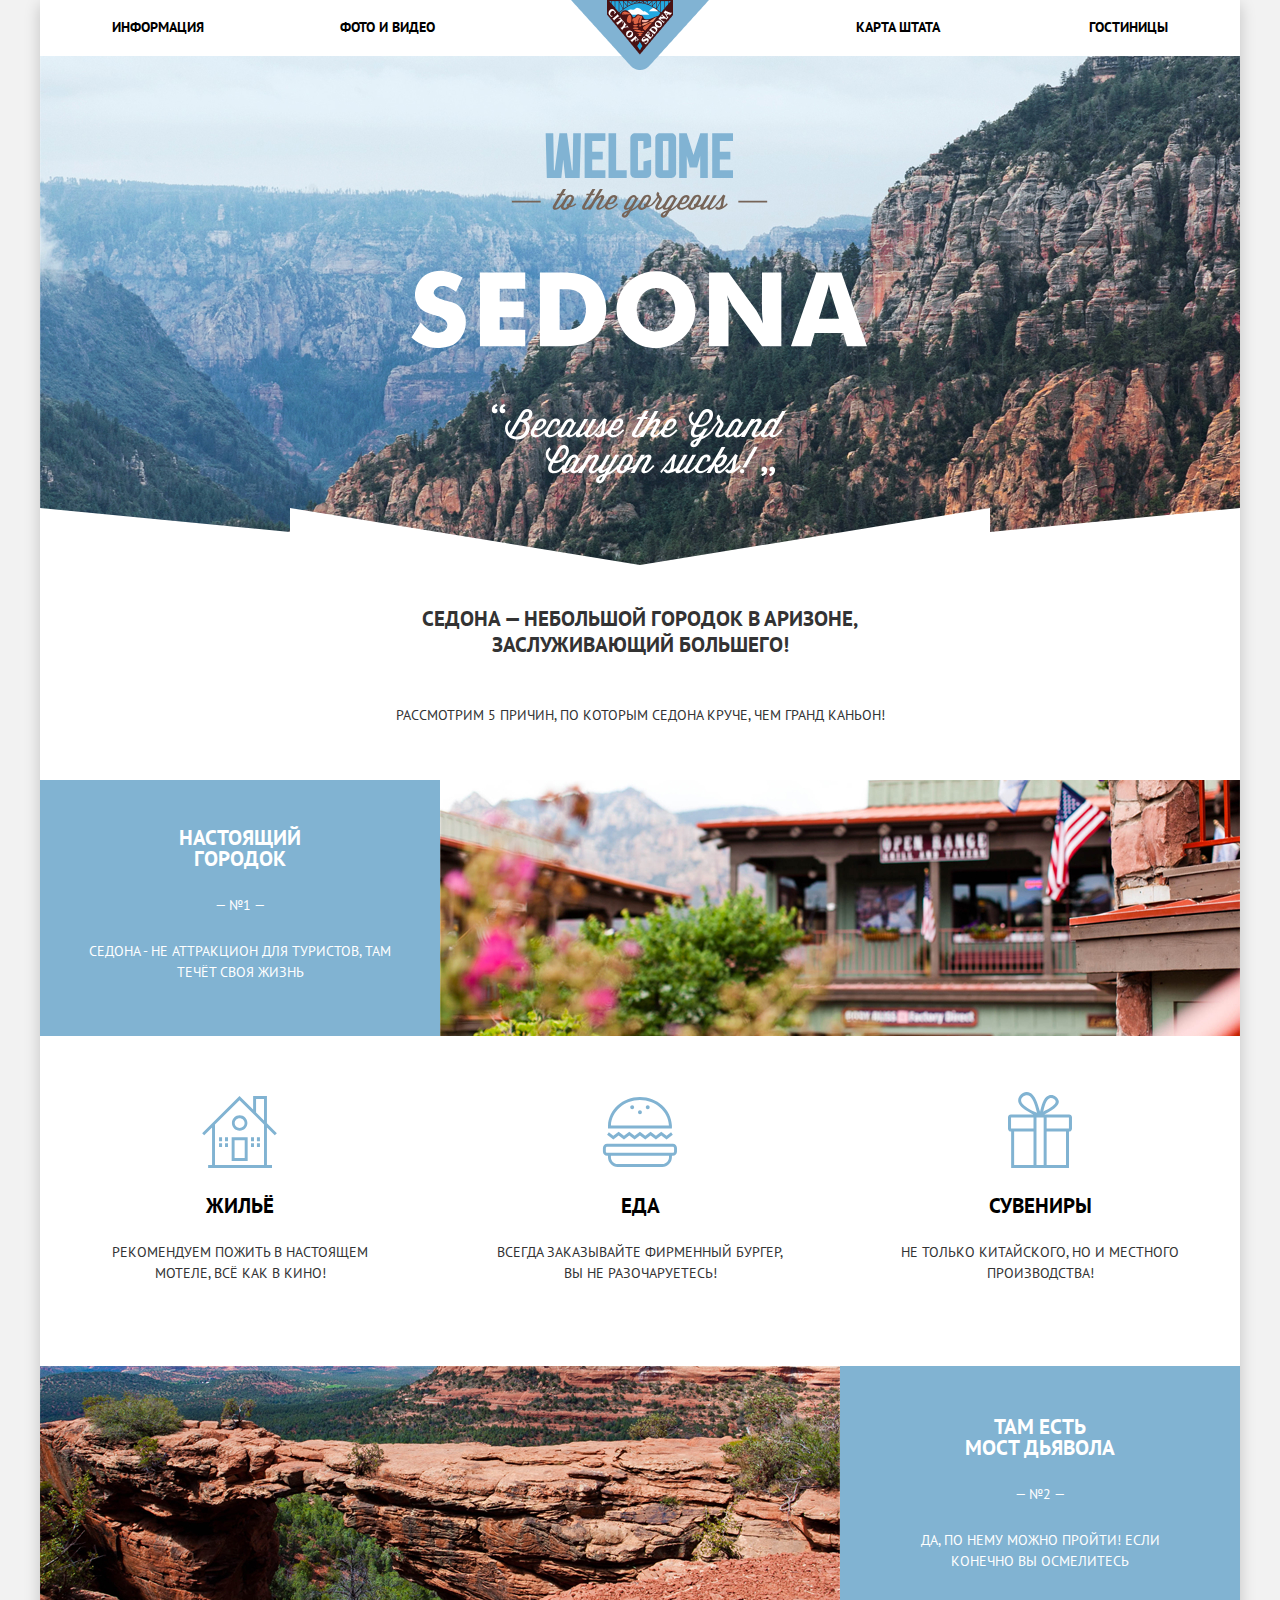
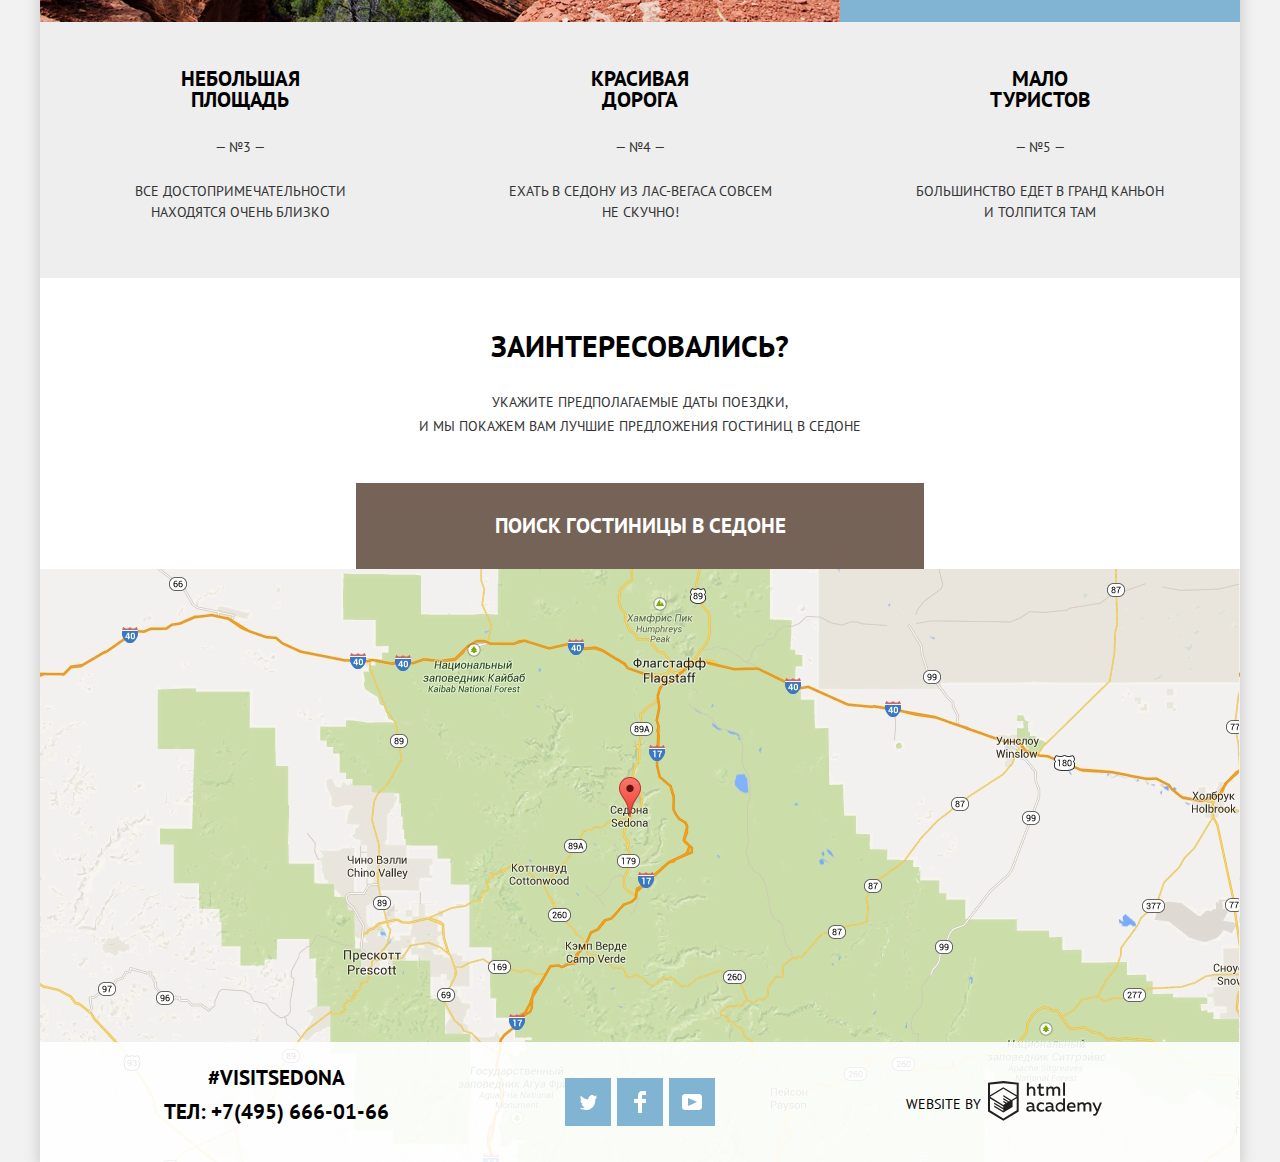
==== commit bf382db6: "Выполнил требования критериев" ====
--- a/index.html
+++ b/index.html
@@ -6,7 +6,7 @@
   <title>HTML Academy: Седона</title>
   <link rel="stylesheet" href="https://fonts.googleapis.com/css2?family=PT+Sans:wght@400;700&display=swap">
   <link rel="stylesheet" href="css/normalize.css">
-  <link rel="stylesheet" href="css/style.css">
+  <link rel="stylesheet" href="css/style-minimized.css">
 </head>
 
 <body class="page-body">
@@ -102,7 +102,7 @@
         <p class="map-and-booking-text">Укажите предполагаемые даты поездки,<br>и мы покажем вам лучшие предложения гостиниц в Седоне</p>
           <button class="search-button" type="button">Поиск гостиницы в Седоне</button>
           <div class="searching-form-wrapper">
-            <form class="searching-form" action="">
+            <form class="searching-form" method="GET" action="#">
               <div class="date-wrapper">
                 <label class="input-label" for="arrival-date">Дата заезда:</label>
                 <div class="input-field-wrapper">
@@ -165,7 +165,7 @@
             </form>
           </div>
         <div class="map">
-          <iframe src="https://www.google.com/maps/embed?pb=!1m18!1m12!1m3!1d419045.56434828613!2d-111.91581699210585!3d34.8614164091338!2m3!1f0!2f0!3f0!3m2!1i1024!2i768!4f13.1!3m3!1m2!1s0x872da132f942b00d%3A0x5548c523fa6c8efd!2z0KHQtdC00L7QvdCwLCDQkNGA0LjQt9C-0L3QsCA4NjMzNiwg0KHQqNCQ!5e0!3m2!1sru!2sru!4v1602696892707!5m2!1sru!2sru" width="1200" height="585" frameborder="0" style="border:0;" allowfullscreen="" aria-hidden="false" tabindex="0"></iframe>
+          <iframe src="https://www.google.com/maps/embed?pb=!1m18!1m12!1m3!1d419045.56434828613!2d-111.91581699210585!3d34.8614164091338!2m3!1f0!2f0!3f0!3m2!1i1024!2i768!4f13.1!3m3!1m2!1s0x872da132f942b00d%3A0x5548c523fa6c8efd!2z0KHQtdC00L7QvdCwLCDQkNGA0LjQt9C-0L3QsCA4NjMzNiwg0KHQqNCQ!5e0!3m2!1sru!2sru!4v1602696892707!5m2!1sru!2sru" height="585"  style="border:0;" allowfullscreen="" aria-hidden="false" tabindex="0"></iframe>
         </div>
       </section>
     </main>
@@ -205,7 +205,7 @@
         </div>
         <div class="footer-copyright">
         <p>Website by</p>
-        <a class="copyright-button" href="" aria-label="Ссылка на сайт HTML Academy">
+        <a class="copyright-button" href="https://htmlacademy.ru/intensive/htmlcss" aria-label="Ссылка на сайт HTML Academy">
           <svg role="img" aria-label="Логотип HTML Academy" width="115" height="41" viewBox="0 0 115 41" fill="none" xmlns="http://www.w3.org/2000/svg">
             <path fill-rule="evenodd" clip-rule="evenodd" d="M15.5197 1.05737H15.3509L0 2.71895V31.4945L15.3509 40.8382L30.7018 31.4945V2.71895L15.5197 1.05737ZM77.0183 2.62185H75.0876V15.7311H77.0183V2.62185ZM40.8619 2.63264V7.76843C41.6131 6.9864 42.6386 6.5436 43.7105 6.53843C44.6823 6.47908 45.6329 6.84495 46.3253 7.54479C47.0177 8.24462 47.3866 9.21244 47.3399 10.2068V15.7634H45.367V10.4658C45.4231 9.94897 45.2754 9.43059 44.9566 9.02553C44.6377 8.62047 44.174 8.36218 43.6683 8.3079H43.3518C42.3456 8.36979 41.4321 8.9295 40.9041 9.80764V15.7634H38.8995V2.63264H40.8619ZM77.0183 31.4837H75.2775V30.0595C74.4828 31.1353 73.23 31.7538 71.9119 31.7211C69.4751 31.5528 67.5825 29.4822 67.5825 26.9845C67.5825 24.4867 69.4751 22.4162 71.9119 22.2479C73.1195 22.2052 74.2818 22.7203 75.0771 23.6505V18.3205H77.0183V31.4837ZM47.0656 30.0595C47.263 30.0515 47.4583 30.0152 47.6459 29.9516V31.3866C47.2482 31.5404 46.826 31.6172 46.4009 31.6132C45.6482 31.6769 44.9394 31.2429 44.639 30.5342C43.7036 31.31 42.5302 31.7227 41.3261 31.6995C39.733 31.6995 38.256 30.804 38.256 28.9482C38.256 26.65 40.3661 25.9379 42.1702 25.9379C42.9402 25.9505 43.707 26.0408 44.4596 26.2076V25.884C44.4596 24.805 43.6578 23.9742 42.1491 23.9742C41.0585 23.9764 39.9804 24.2116 38.9839 24.6647V22.8305C40.0678 22.451 41.204 22.2506 42.3495 22.2371C44.8394 22.2371 46.3693 23.4455 46.3693 26.1753V29.4121C46.3546 29.5668 46.401 29.721 46.4981 29.8406C46.5951 29.9601 46.7349 30.035 46.8862 30.0487H47.0656V30.0595ZM40.2711 28.8403C40.298 29.229 40.4761 29.5905 40.7655 29.844C41.055 30.0974 41.4317 30.2217 41.8115 30.189H41.9275C42.8819 30.1906 43.7973 29.8022 44.4702 29.11V27.5779C43.842 27.4414 43.2026 27.3655 42.5605 27.3513C41.5055 27.3513 40.2817 27.7074 40.2817 28.8403H40.2711ZM56.0229 22.9384C55.1962 22.4632 54.2596 22.2246 53.3115 22.2479H52.9422C51.7332 22.2873 50.5891 22.8166 49.7619 23.7192C48.9347 24.6218 48.4923 25.8236 48.5321 27.06V27.5024C48.6957 30.0004 50.805 31.8921 53.2482 31.7318C54.2519 31.7555 55.2477 31.5452 56.1601 31.1168V29.2718C55.3769 29.7215 54.4945 29.9591 53.5963 29.9624C52.5199 30.0288 51.4963 29.4793 50.9385 28.5356C50.3806 27.5918 50.3806 26.4095 50.9385 25.4658C51.4963 24.522 52.5199 23.9725 53.5963 24.039C54.461 24.0357 55.3066 24.2989 56.0229 24.7942V22.9384ZM66.1514 30.0595C66.3488 30.0515 66.5441 30.0152 66.7317 29.9516V31.3866C66.334 31.5404 65.9118 31.6172 65.4867 31.6132C64.734 31.6769 64.0252 31.2429 63.7248 30.5342C62.7894 31.31 61.616 31.7227 60.4119 31.6995C58.8188 31.6995 57.3417 30.804 57.3417 28.9482C57.3417 26.65 59.4518 25.9379 61.256 25.9379C62.0259 25.9505 62.7928 26.0408 63.5454 26.2076V25.884C63.5454 24.805 62.7436 23.9742 61.2349 23.9742C60.1443 23.9764 59.0662 24.2116 58.0697 24.6647V22.8305C59.1536 22.451 60.2897 22.2506 61.4353 22.2371C63.9252 22.2371 65.455 23.4455 65.455 26.1753V29.4121C65.4404 29.5668 65.4868 29.721 65.5838 29.8406C65.6809 29.9601 65.8207 30.035 65.972 30.0487H66.1514V30.0595ZM59.855 29.8481C59.5632 29.5943 59.3837 29.2311 59.3569 28.8403H59.378C59.378 27.7074 60.5385 27.3513 61.6569 27.3513C62.299 27.3655 62.9383 27.4414 63.5665 27.5779V29.11C62.8937 29.8022 61.9782 30.1906 61.0239 30.189H60.9078C60.5263 30.2247 60.1469 30.1019 59.855 29.8481ZM69.3271 26.9305C69.3271 25.2859 70.6308 23.9526 72.239 23.9526L72.2601 24.0066C73.4742 24.0066 74.5742 24.7382 75.0665 25.8732V28.0311C74.5856 29.1871 73.4673 29.9296 72.239 29.9084C70.6308 29.9084 69.3271 28.5752 69.3271 26.9305ZM83.3486 22.2479C86.8408 22.2479 88.0541 25.1395 87.4844 27.7397H80.922C81.1436 29.3582 82.6839 30.0163 84.2876 30.0163C85.2509 30.0196 86.2027 29.8021 87.0729 29.3797V31.1061C86.0736 31.5421 84.9939 31.7519 83.9078 31.7211C81.2385 31.7211 78.8963 30.189 78.8963 26.9521C78.8362 25.7502 79.2482 24.5736 80.0408 23.6841C80.8334 22.7945 81.9408 22.2658 83.1165 22.2155H83.3486V22.2479ZM80.8693 26.1753C80.9704 24.8237 82.1216 23.8104 83.4436 23.9095H83.4858C84.1064 23.8531 84.7196 24.08 85.1612 24.5295C85.6028 24.979 85.8275 25.6051 85.7752 26.24H80.8693V26.1753ZM89.489 31.4621V22.4961H91.2298V23.575C91.9777 22.7197 93.041 22.2229 94.1628 22.2047C95.2951 22.1328 96.3712 22.7163 96.9482 23.7153C97.7407 22.8335 98.8477 22.3161 100.018 22.2803C100.952 22.2327 101.859 22.6011 102.507 23.2901C103.154 23.9792 103.478 24.9213 103.394 25.8732V31.4837H101.39V25.9271C101.437 25.4734 101.306 25.0191 101.024 24.6647C100.743 24.3104 100.336 24.0852 99.8917 24.039H99.6174C98.7512 24.0941 97.9525 24.536 97.4335 25.2474V31.4837H95.4289V25.9271C95.4728 25.47 95.3357 25.0139 95.0481 24.6611C94.7606 24.3082 94.3467 24.088 93.8991 24.0497H93.6881C92.7466 24.1344 91.8915 24.6449 91.3564 25.4416V31.5161H89.5312L89.489 31.4621ZM113.977 22.4745H111.972L109.324 29.2718L106.306 22.4853H104.196L108.417 31.5484L108.237 32.0016C107.72 33.3611 107.003 34.0516 106.053 34.0516C105.75 34.0548 105.447 34.0112 105.156 33.9221V35.6161C105.536 35.7125 105.926 35.7632 106.317 35.7671C107.646 35.7671 108.902 35.0226 109.851 32.6813L113.977 22.4745ZM52.689 6.78658V3.54974L50.7266 4.01369V6.73264H49.144V8.49132H50.7899V12.9905C50.7231 13.817 51.0244 14.6301 51.61 15.2038C52.1955 15.7775 53.0028 16.0505 53.8073 15.9468C54.5996 15.9535 55.3875 15.8259 56.139 15.5692V13.8429C55.5727 14.0781 54.9672 14.199 54.356 14.199C53.2165 14.199 52.689 13.8105 52.689 12.6237V8.5129H55.8541V6.78658H52.689ZM58.3862 15.7526V6.75421H60.1376V7.83316C60.8811 6.97655 61.9403 6.476 63.0601 6.45211C64.1624 6.38099 65.2146 6.93142 65.8032 7.88711C66.5958 7.00534 67.7028 6.48794 68.8734 6.45211C69.8138 6.41462 70.7233 6.79859 71.364 7.50353C72.0046 8.20846 72.3126 9.16418 72.2073 10.1205V15.7418H70.2028V10.1853C70.2499 9.73151 70.1184 9.27721 69.8373 8.92287C69.5561 8.56853 69.1485 8.34334 68.7046 8.29711H68.4619C67.5957 8.35228 66.797 8.7942 66.278 9.50553V15.7418H64.2734V10.1853C64.3206 9.73151 64.1891 9.27721 63.9079 8.92287C63.6268 8.56853 63.2191 8.34334 62.7752 8.29711H62.5326C61.5911 8.38181 60.736 8.89229 60.2009 9.68895V15.7634H58.3862V15.7526ZM28.6972 30.3033L28.7078 30.2968L28.6972 30.3184V30.3033ZM28.6972 18.3205V30.3033L15.3509 38.4321L2.00459 30.3184V18.5147L15.2876 26.6068V28.0311L6.18257 22.5284V23.9418L15.3404 29.5632V31.0629L6.19312 25.4955V26.9521L15.3509 32.5734L24.5826 26.9197V20.8129L28.6972 18.3205ZM28.7078 16.7776L25.0362 18.9355L23.3482 20.0145L15.3087 15.0837V16.4971L22.156 20.7266L22.0083 20.8237L20.9532 21.4063L15.2876 17.9537V19.3995L19.761 22.1184L18.706 22.8413L15.3298 20.7913V22.2047L17.5454 23.5426L15.2982 24.9021L2.11009 16.864L15.3087 8.72869L28.7078 16.7776ZM15.2876 7.27211L28.7078 15.3534V4.56395L15.3615 3.12895L2.01514 4.56395V15.3534L15.2876 7.27211Z" fill="#231F20"/>
           </svg>
@@ -215,7 +215,7 @@
     </footer>
   </div>
 
-<script src="js/script.js"></script>
+<script src="js/script-minimized.js"></script>
 
 </body>
 
--- a/css/style-minimized.css
+++ b/css/style-minimized.css
@@ -0,0 +1 @@
+@-webkit-keyframes form-open{0%{opacity:0}to{opacity:1}}@keyframes form-open{0%{opacity:0}to{opacity:1}}@-webkit-keyframes form-error{0%,to{opacity:1}50%{opacity:.2}}@keyframes form-error{0%,to{opacity:1}50%{opacity:.2}}@-webkit-keyframes scratch{0%{height:0}to{height:395px}}@keyframes scratch{0%{height:0}to{height:395px}}:root{--black: #000000;--transparent-black: rgba(0, 0, 0, 0.30);--dark: #333333;--darker-blue: #5496BD;--dark-blue: #669EC0;--blue: #81b3d2;--darker-brown: #503E33;--dark-brown: #604E43;--brown: #766357;--white: #ffffff;--transparent-white: rgba(255, 255, 255, 0.3);--footer-white: rgba(255, 255, 255, 0.9);--wrapper-shadow: rgba(0, 1, 1, 0.2);--form-shadow: rgba(0, 1, 1, 0.15);--light-gray: #f2f2f2;--gray: #eeeeee;--dark-gray: #888888;--extra-dark-gray: #666666;--main-image-background: #6c859a;--map-background: #e0edbc;--form-background: #47627c;--logo-gray: #bdbbbc;--hotels-border: #e5e5e5;--imput-hover: #ebebeb;--range-control: #ababab;--range-control-shadow: rgba(171, 171, 171, 0.3)}body{min-width:1200px;padding:0;font-family:'PT Sans',Arial,sans-serif;font-size:14px;line-height:21px;font-weight:400;color:var(--dark);text-transform:uppercase;background-color:var(--light-gray)}.wrapper{position:relative;width:1200px;background-color:var(--white);margin:0 auto;-webkit-box-shadow:0 5px 15px var(--wrapper-shadow);box-shadow:0 5px 15px var(--wrapper-shadow)}.page a{text-decoration:none}.page img{max-width:100%;height:auto;display:block}.visually-hidden{position:absolute;clip:rect(0 0 0 0);width:1px;height:1px;margin:-1px}.main-navigation{position:relative;line-height:26px;color:var(--black);background-color:transparent;font-weight:700}.main-navigation-logo{position:absolute;left:50%;-webkit-transform:translateX(-50%);-ms-transform:translateX(-50%);transform:translateX(-50%);z-index:1}.site-navigation{display:-ms-grid;display:grid;-ms-grid-columns:228px 1fr 1fr 228px;grid-template-columns:228px 1fr 1fr 228px;padding:14px 72px 16px;margin:0;list-style:none}.site-navigation-link-active{color:var(--brown);margin:0}.left-group{-ms-grid-column-align:start;justify-self:start}.right-group{-ms-grid-column-align:end;justify-self:end}.site-navigation-link{color:var(--black)}.site-navigation-link:hover{color:var(--blue)}.site-navigation-link:active{color:var(--transparent-black)}.main-logo{position:relative;background-color:var(--main-image-background);background-image:url(../img/main_background.jpg);background-repeat:no-repeat;padding:77px 371px 81px}.main-logo::after{position:absolute;content:"";width:1200px;height:57px;-webkit-transform:translateX(-50%) translateY(-100%);-ms-transform:translateX(-50%) translateY(-100%);transform:translateX(-50%) translateY(-100%);left:50%;top:100%;background-image:url(../img/Shape.svg);z-index:1}.features-description{text-align:center;padding-top:41px;padding-bottom:54px}.features-description h3{font-size:21px;line-height:26px;margin:0 365px 47px}.features-description p,.type-and-price p,body{margin:0}.features-list{list-style:none;padding:0;margin:0}.features-item{background-color:var(--gray);text-align:center}.features-item-header{font-size:21px;font-weight:700;color:var(--black)}.features-item-main{display:-ms-grid;display:grid;background-color:var(--blue);color:var(--white)}.features-item-main-description{margin-top:50px}.features-item-main-description:first-child{margin-top:47px}.features-item-main-description h3{margin:0 115px 26px;color:var(--white)}.features-item-main-description p:first-of-type{margin:0 0 25px}.features-item-main-description p:last-of-type{margin:0 48px}.img-left{-ms-grid-columns:1fr 2fr;grid-template-columns:1fr 2fr}.img-right{-ms-grid-columns:2fr 1fr;grid-template-columns:2fr 1fr}.recommendations-list{display:-webkit-box;display:-ms-flexbox;display:flex;-ms-flex-wrap:wrap;flex-wrap:wrap;list-style:none;margin:0;padding:0}.recommendations-item{position:relative;width:400px;text-align:center;padding-top:159px;margin-bottom:82px;background-color:var(--white)}.item-food::before,.item-home::before,.item-souvenirs::before{content:"";position:absolute;top:60px;left:162px;height:72px;width:75px;background-image:url(../img/icon-house.svg);background-repeat:no-repeat;background-position:0 0}.item-food::before,.item-souvenirs::before{top:61px;background-image:url(../img/icon-food.svg)}.item-souvenirs::before{top:55px;left:168px;height:77px;width:64px;background-image:url(../img/icon-gift.svg)}.recommendations-item-description{margin:0 52px}.recommendations-item-heaeder{font-size:21px;font-weight:700;color:var(--black);margin:0 0 26px}.features-list-additional{display:-webkit-box;display:-ms-flexbox;display:flex;-ms-flex-wrap:wrap;flex-wrap:wrap;list-style:none;padding:0;margin:0}.features-item-additional{width:400px;padding-top:46px;padding-bottom:55px}.features-item-additional h3{margin:0 140px 27px}.features-item-additional p:first-of-type{margin:0 0 23px}.features-item-additional p:last-of-type{margin:0 65px}.map-and-booking{text-align:center;line-height:24px;padding-top:56px}.map-and-booking-header{font-size:30px;font-weight:700;color:var(--black);margin:0 0 32px}.map-and-booking-text{margin:0 0 45px}.search-button{font:inherit;width:568px;height:86px;font-size:21px;line-height:26px;text-align:center;color:var(--white);text-transform:uppercase;background-color:var(--brown);border:0;font-weight:700}.search-button:hover{background-color:var(--dark-brown)}.search-button:active{color:var(--transparent-white);background-color:var(--darker-brown)}.searching-form-wrapper{position:absolute;content:"";width:568px;height:395px;background-color:var(--white);-webkit-transform:translateX(-50%);-ms-transform:translateX(-50%);transform:translateX(-50%);left:50%;-webkit-box-shadow:0 7px 15px var(--form-shadow);box-shadow:0 7px 15px var(--form-shadow);z-index:1}.searching-form{display:-webkit-box;display:-ms-flexbox;display:flex;-webkit-box-orient:vertical;-webkit-box-direction:normal;-ms-flex-direction:column;flex-direction:column;padding:55px}.input-label{line-height:26px;font-weight:700;margin:0;color:var(--black)}.date-wrapper{display:-webkit-box;display:-ms-flexbox;display:flex;-webkit-box-pack:justify;-ms-flex-pack:justify;justify-content:space-between;-webkit-box-align:center;-ms-flex-align:center;align-items:center;margin-bottom:29px}.input-field-wrapper{position:relative}.input-field{display:block;border:0;background-color:var(--light-gray);font-family:'PT Sans',Arial,sans-serif;font-size:14px;line-height:21px;font-weight:700;color:var(--black);text-transform:uppercase;height:36px}.input-field:hover{background-color:var(--imput-hover)}.input-field:focus{background-color:var(--white);outline:2px solid var(--hotels-border);outline-offset:none}.input-field-date{padding-left:13px;width:330px}.calendar{position:absolute;content:"";right:0;top:0;background-color:inherit;border:0;width:39px;height:38px;padding:0}.amount-of-people{display:-webkit-box;display:-ms-flexbox;display:flex;-webkit-box-pack:justify;-ms-flex-pack:justify;justify-content:space-between;-webkit-box-align:center;-ms-flex-align:center;align-items:center;margin-bottom:55px}.input-field-amount{padding:0 39px;width:35px;height:38px;text-align:center}.adults,.children{display:-webkit-box;display:-ms-flexbox;display:flex;width:226px;-webkit-box-pack:justify;-ms-flex-pack:justify;justify-content:space-between;-webkit-box-align:center;-ms-flex-align:center;align-items:center}.children{width:180px}.amount-input-field-wrapper{position:relative}.amount-control{display:-webkit-box;display:-ms-flexbox;display:flex;-webkit-box-align:center;-ms-flex-align:center;align-items:center;-webkit-box-pack:center;-ms-flex-pack:center;justify-content:center;position:absolute;content:"";background-color:inherit;border:0;padding:0;width:39px;height:38px;top:0}.minus{left:0}.plus{right:0}.find-button{height:58px;font-size:21px;line-height:26px;text-align:center;color:var(--white);text-transform:uppercase;border:0;background-color:var(--blue)}.searching-form-icon:hover path,.searching-form-icon:hover rect{fill:var(--black)}.searching-form-icon:active path,.searching-form-icon:active rect{fill:var(--blue)}.map{background-color:var(--map-background);height:593px;background-image:url(../img/map.png)}.map iframe{border:0;width:100%}.hotels-filter{background-color:var(--form-background);height:217px;background-image:url(../img/filter_bacground.jpg)}.hotels-filter-form{display:-webkit-box;display:-ms-flexbox;display:flex;color:var(--white);padding:25px 72px 0}.hotels-filter-form fieldset{padding:0;border:0;margin:0 1px 0 0}.hotels-filter-form fieldset:first-child{margin-right:117px}.hotels-filter-form fieldset:last-child{margin-left:auto}.hotels-filter-form legend{font-size:16px;font-weight:700;margin-bottom:26px}.hotels-filter-form ul{padding:0;margin:0;list-style:none}.hotels-filter-option{margin-bottom:25px;padding-left:39px}.housing-type{padding-left:44px}.hotels-filter-option label{position:relative;display:block;cursor:pointer}.hotels-filter-option:nth-child(2){margin-bottom:24px}.hotels-filter-checkbox+label:before{position:absolute;content:"";height:23px;width:23px;background-image:url(../img/checkbox-off.svg);left:-39px}.housing-type .hotels-filter-checkbox+label:before{left:-43px}.hotels-filter-checkbox:checked+label:before{position:absolute;content:"";height:23px;width:27px;background-image:url(../img/checkbox-on.svg);left:-39px}.housing-type .hotels-filter-checkbox:checked+label:before,.housing-type .hotels-filter-checkbox:checked:hover+label:before{left:-43px}.hotels-filter-checkbox:hover+label:before{position:absolute;content:"";height:23px;width:23px;background-image:url(../img/checkbox-off.svg);left:-39px}.housing-type .hotels-filter-checkbox:hover+label:before{left:-43px}.hotels-filter-checkbox:checked:hover+label:before{position:absolute;content:"";height:23px;width:27px;background-image:url(../img/checkbox-on.svg);left:-39px}.hotels-filter-checkbox:focus+label:before{position:absolute;content:"";height:23px;width:23px;background-image:url(../img/checkbox-off.svg);left:-39px;outline:3px solid var(--black)}.housing-type .hotels-filter-checkbox:focus+label:before{left:-43px}.hotels-filter-checkbox:checked:focus+label:before{position:absolute;content:"";height:23px;width:27px;background-image:url(../img/checkbox-on.svg);left:-39px;outline:3px solid var(--black)}.housing-type .hotels-filter-checkbox:checked:focus+label:before{left:-43px}.hotels-filter-checkbox:disabled+label:before{position:absolute;content:"";height:23px;width:23px;background-image:url(../img/checkbox-off-gray.svg);left:-39px}.housing-type .hotels-filter-checkbox:disabled+label:before{left:-43px}.hotels-filter-checkbox:checked:disabled+label:before{position:absolute;content:"";height:23px;width:27px;background-image:url(../img/checkbox-on-gray.svg);left:-39px}.housing-type .hotels-filter-checkbox:checked:disabled+label:before{left:-43px}.slider{display:-webkit-box;display:-ms-flexbox;display:flex;-webkit-box-orient:vertical;-webkit-box-direction:normal;-ms-flex-direction:column;flex-direction:column}.slider legend{margin-bottom:12px}.range-filter{width:317px}.range-controls{position:relative;margin-top:20px;margin-bottom:33px;margin-left:1px}.range-controls .scale{height:2px;background-color:var(--transparent-white)}.price-controls::before,.range-controls .bar{width:80%;height:2px;background-color:var(--white)}.range-controls .toggle{position:absolute;-webkit-transform:translateY(-50%);-ms-transform:translateY(-50%);transform:translateY(-50%);top:1px;width:3px;height:3px;padding:0;border:8px solid var(--white);background-color:var(--range-control);border-radius:50%;-webkit-box-shadow:0 2px 0 var(--range-control-shadow);box-shadow:0 2px 0 var(--range-control-shadow);cursor:pointer}.range-controls .toggle:hover{border-width:10px}.range-controls .toggle-min{left:0}.range-controls .toggle-max{left:252px}.filter-submit,.price-controls{border:2px solid var(--white);border-radius:2px}.price-controls{position:relative;display:-webkit-box;display:-ms-flexbox;display:flex;-webkit-box-pack:justify;-ms-flex-pack:justify;justify-content:space-between;padding:5px 19px 6px 65px}.price-controls::before{position:absolute;content:"";width:2px;height:22px;left:50%;-webkit-transform:translateX(50%);-ms-transform:translateX(50%);transform:translateX(50%)}.price-controls input{font-family:inherit;font-size:inherit;line-height:inherit;color:var(--white);background:0 0;padding:0;margin:0;border:0;width:60px}.filter-submit{-ms-flex-item-align:center;-ms-grid-row-align:center;align-self:center;width:137px;height:36px;background:0 0;text-transform:uppercase;color:var(--white);font-size:14px;line-height:21px;margin-right:9px;cursor:pointer}.filter-submit:hover{background-color:var(--white);color:var(--black)}.hotels-sorting{border-bottom:1px solid var(--hotels-border)}.hotels-sorting-grid{display:-ms-grid;display:grid;-ms-grid-columns:117px 121px 1fr 34px;grid-template-columns:117px 121px 1fr 34px;font-size:12px;line-height:18px;color:var(--black);margin:0 73px}.arrow{border:0;background-color:inherit;padding:0;cursor:pointer}.arrow:hover path{fill:var(--black)}.active-arrow path,.arrow:active path{fill:var(--blue)}.arrows-group{-ms-flex-item-align:center;align-self:center;display:-webkit-box;display:-ms-flexbox;display:flex;-webkit-box-pack:justify;-ms-flex-pack:justify;justify-content:space-between;padding-top:5px}.hotels-sorting-results-number,.sorting-group{-ms-grid-column-align:end;justify-self:end;margin:0}.hotels-sorting-results-number{padding:29px 0 31px;font-size:21px;line-height:26px;font-weight:700}.sorting-group{padding:31px 0 37px}.sorting-buttons-group{padding:32px 41px 0 40px}.sorting-button{font:inherit;text-align:center;color:var(--transparent-black);text-transform:uppercase;background-color:var(--white);border:0;border-bottom:1px dotted var(--blue);padding:0 0 1px;margin-right:30px}.sorting-button:hover{color:var(--blue)}.sorting-button:active{color:var(--black);border-bottom:none}.active-button,.active-button:active,.active-button:hover{color:var(--blue);border-bottom:none}.sorting-results-list{list-style:none;text-align:center;margin:0;padding:0}.sorting-results-item{display:-ms-grid;display:grid;-ms-grid-columns:135px 1fr 1fr;grid-template-columns:135px 1fr 1fr;border-bottom:1px solid var(--hotels-border);padding:30px 73px}.result-img{width:135px;height:90px}.result-description{text-align:left;margin-left:29px}.result-description h3{margin-bottom:7px;margin-top:-6px}.result-header{font-size:21px;line-height:26px;font-weight:700;color:var(--black)}.result-header:hover{color:var(--blue)}.result-header:active{color:var(--transparent-black)}.type-and-price{display:-webkit-box;display:-ms-flexbox;display:flex;-ms-flex-wrap:wrap;flex-wrap:wrap;margin-bottom:15px}.type-and-price p:first-child{width:116px}.rating-group,.reslt-buttons,.stars-group{display:-webkit-box;display:-ms-flexbox;display:flex}.rating-group{justify-self:end;-webkit-box-orient:vertical;-webkit-box-direction:normal;-ms-flex-direction:column;flex-direction:column;-webkit-box-align:end;-ms-flex-align:end;align-items:flex-end}.stars-group{margin-right:-2px;margin-top:-1px}.stars-group span{margin-right:5px}.stars-group span:last-child{margin-right:0}.hotel-rating{padding:3px 12px 3px 15px;color:var(--extra-dark-gray);background-color:var(--light-gray);margin-top:auto;margin-bottom:0;-webkit-box-pack:center;-ms-flex-pack:center;justify-content:center;-webkit-box-align:center;-ms-flex-align:center;align-items:center}.hotel-rating,.result-buttons-group{display:-webkit-box;display:-ms-flexbox;display:flex}.result-button{display:inline-block;vertical-align:center;text-align:center;padding:3px 17px;color:var(--white);font-weight:700}.more-button{background-color:var(--blue);margin-right:6px}.more-button:hover{background-color:var(--dark-blue)}.more-button:active{background-color:var(--darker-blue);color:var(--transparent-white)}.book-button{color:var(--white);background-color:var(--brown)}.book-button:hover{background-color:var(--dark-brown)}.book-button:active{background-color:var(--darker-brown);color:var(--transparent-white)}.page-footer{line-height:26px;color:var(--black);background-color:var(--footer-white)}.main-footer{position:absolute;width:100%;bottom:0;left:0}.footer-wrapper{display:-ms-grid;display:grid;-ms-grid-columns:1fr,1fr,1fr;grid-template-columns:repeat(3,1fr);justify-items:center;-webkit-box-align:center;-ms-flex-align:center;align-items:center;min-height:120px;padding:0 54px}.footer-contacts{font-size:21px;font-weight:700;text-align:center;display:-webkit-box;display:-ms-flexbox;display:flex;-webkit-box-orient:vertical;-webkit-box-direction:normal;-ms-flex-direction:column;flex-direction:column;-ms-flex-pack:distribute;justify-content:space-around;margin-bottom:6px}.footer-contacts p{margin:0 0 8px}.footer-phone{color:inherit}.footer-social{text-align:center}.footer-social-list{display:-webkit-box;display:-ms-flexbox;display:flex;-ms-flex-wrap:wrap;flex-wrap:wrap;width:150px;height:100%;-webkit-box-align:center;-ms-flex-align:center;align-items:center;list-style:none;margin:0;padding:0}.footer-social-item{margin-right:6px;position:relative}.footer-social-item:nth-child(3n){margin-right:0}.footer-copyright,.social-button{display:-webkit-box;display:-ms-flexbox;display:flex;-webkit-box-align:center;-ms-flex-align:center;align-items:center}.social-button{-webkit-box-pack:center;-ms-flex-pack:center;justify-content:center;width:46px;height:48px;color:var(--white);background-color:var(--blue)}.social-button:active path{fill:var(--transparent-white)}.social-button:hover{background-color:var(--dark-blue)}.social-button:active{color:var(--transparent-white);background-color:var(--darker-blue)}.footer-copyright{width:197px;-webkit-box-pack:justify;-ms-flex-pack:justify;justify-content:space-between;margin-top:4px}.copyright-button:hover path{fill:var(--blue)}.copyright-button:active path{fill:var(--logo-gray)}.form-off{display:none}.form-show{display:block;-webkit-animation-name:scratch;animation-name:scratch;-webkit-animation-duration:.7s;animation-duration:.7s}.form-animate-open,.form-error{-webkit-animation-name:form-open;animation-name:form-open;-webkit-animation-duration:2s;animation-duration:2s;-webkit-animation-fill-mode:forwards;animation-fill-mode:forwards}.form-error{-webkit-animation-name:form-error;animation-name:form-error;-webkit-animation-iteration-count:2;animation-iteration-count:2;-webkit-animation-fill-mode:backwards;animation-fill-mode:backwards}
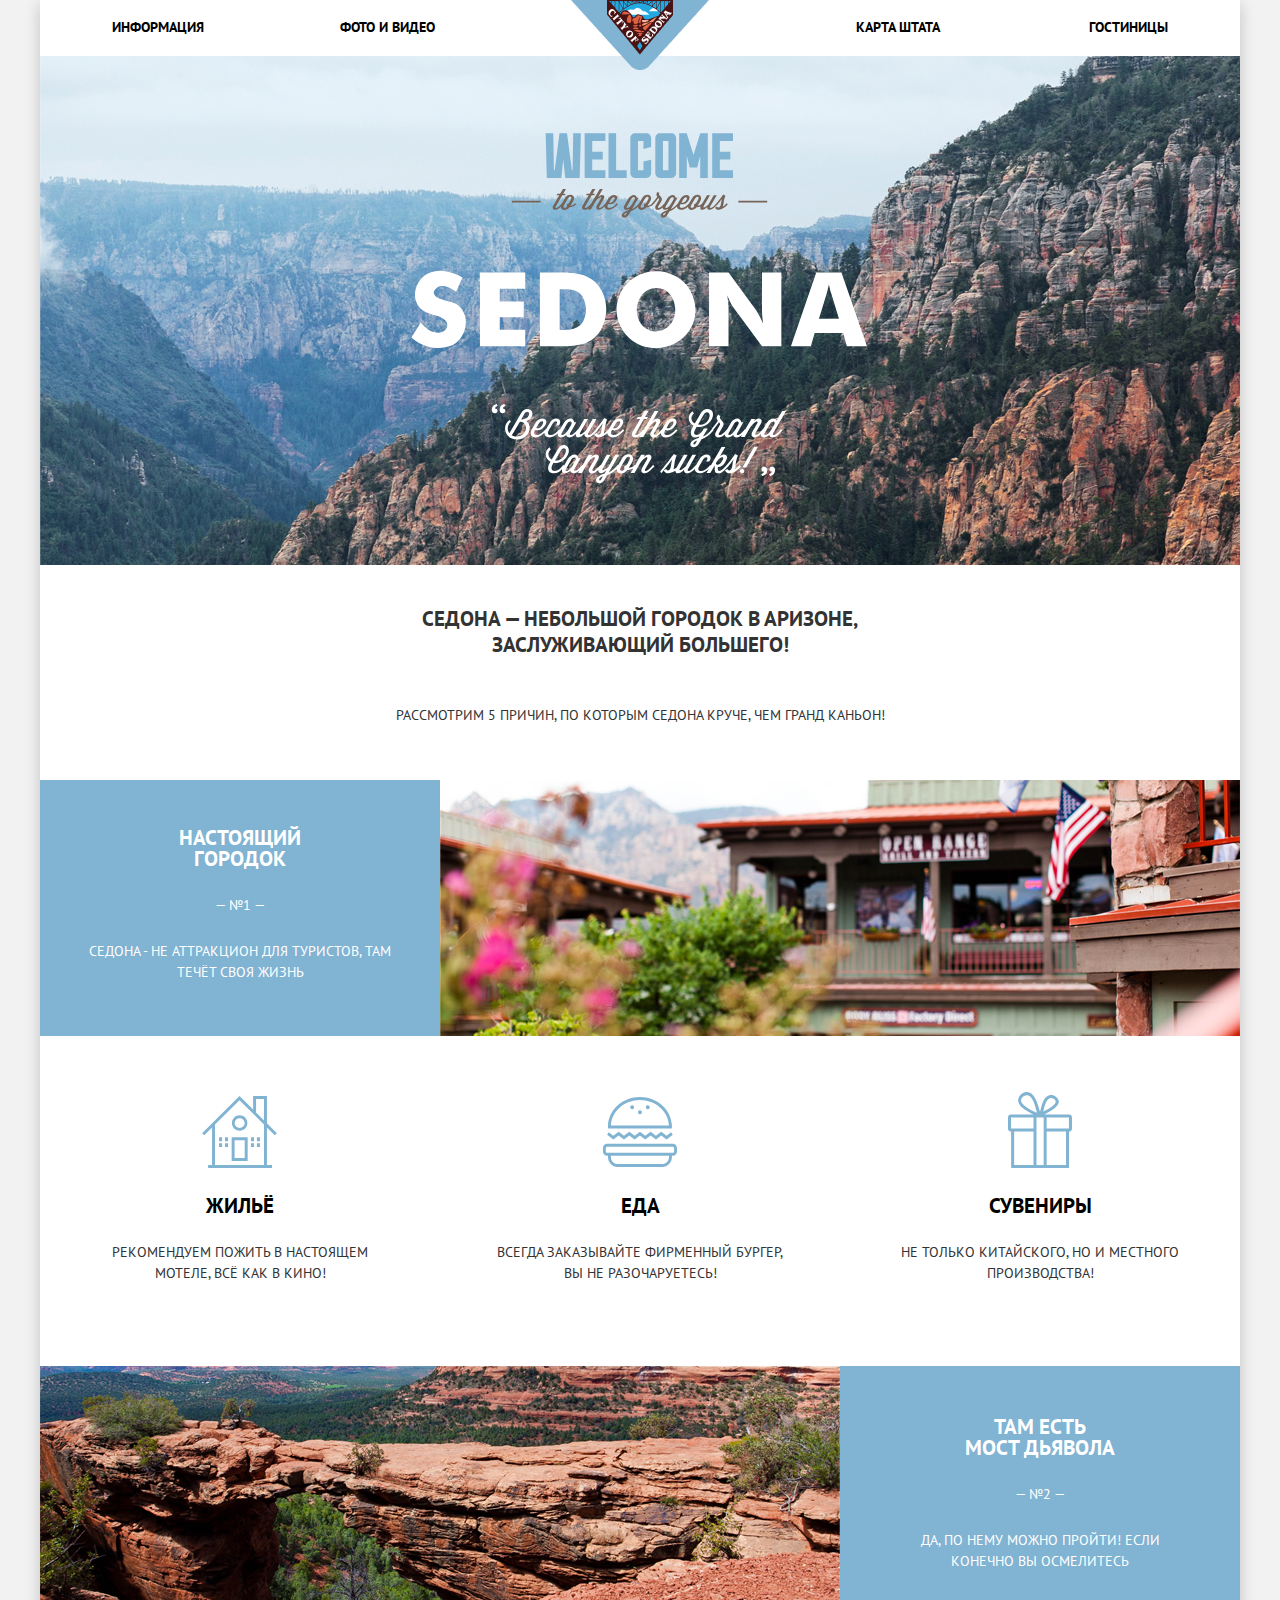
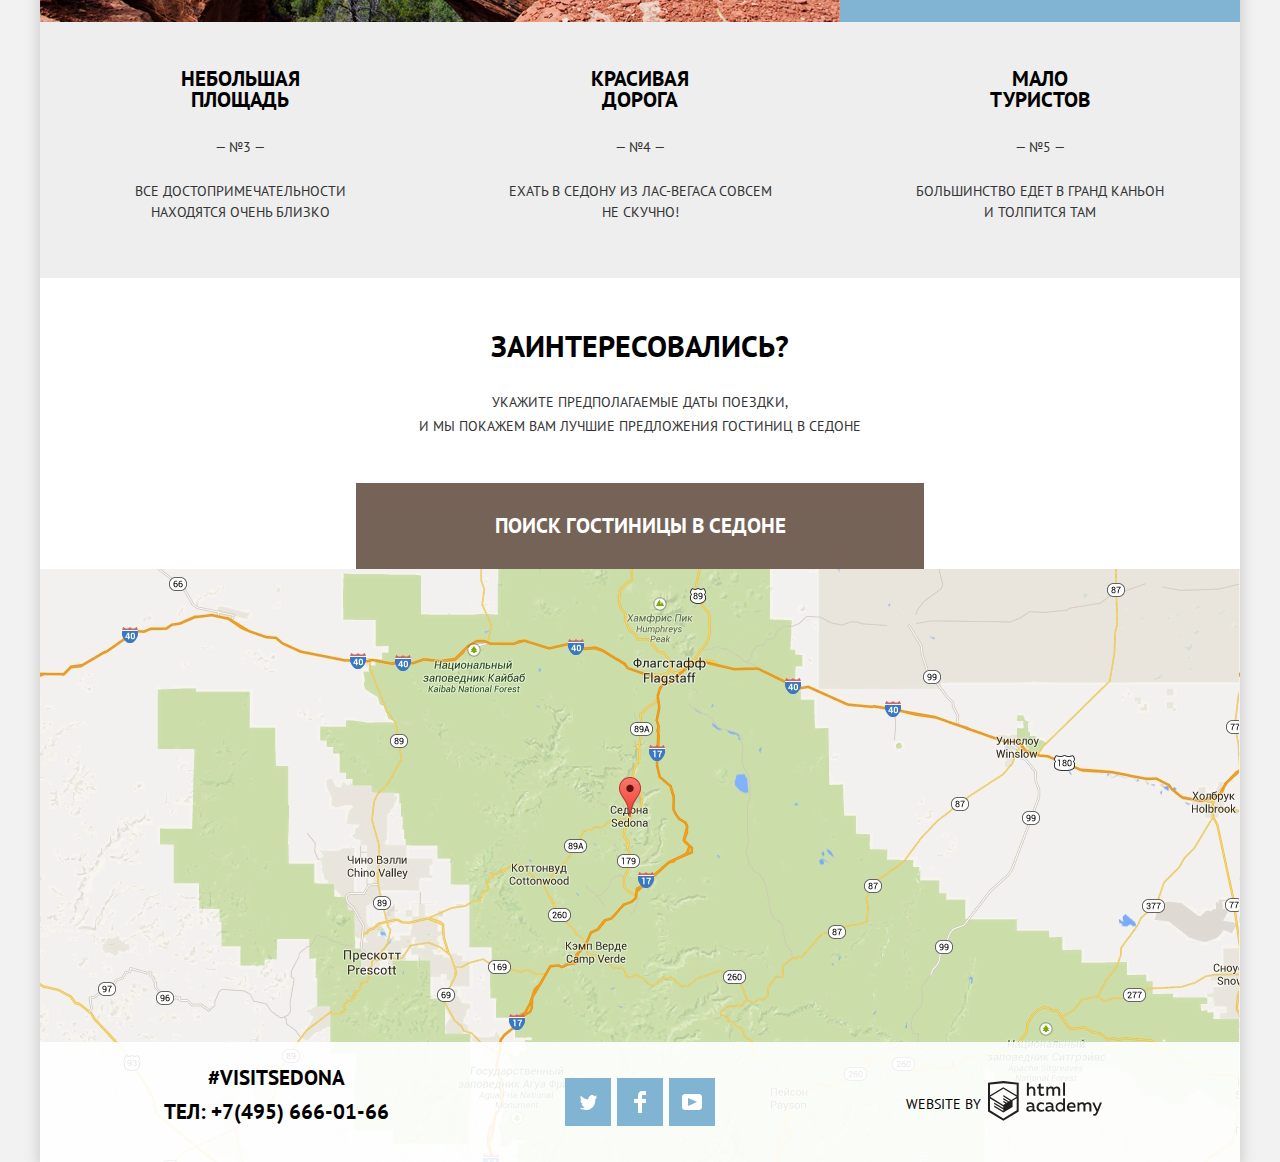
==== commit e7c82236: "Исправил ошики после проверки" ====
--- a/index.html
+++ b/index.html
@@ -43,7 +43,7 @@
                 <p>— №1 —</p>
                 <p class="features-item-main-text">Седона - не аттракцион для туристов, там течёт своя жизнь</p>
               </div>
-              <img src="img/real_town.jpg" width="800" height="256" alt="Седона">
+              <img src="img/real-town.jpg" width="800" height="256" alt="Седона">
             </li>
             <li>
               <ul class="recommendations-list">
@@ -68,7 +68,7 @@
               </ul>
             </li>
             <li class="features-item features-item-main img-right">
-              <img src="img/devil's_bridge.jpg" width="800" height="256" alt="Мост дьявола">
+              <img src="img/devils-bridge.jpg" width="800" height="256" alt="Мост дьявола">
               <div class="features-item-main-description">
                 <h3 class="features-item-header">Там есть мост&nbsp;дьявола</h3>
                 <p>— №2 —</p>
--- a/css/style-minimized.css
+++ b/css/style-minimized.css
@@ -1 +1 @@
-@-webkit-keyframes form-open{0%{opacity:0}to{opacity:1}}@keyframes form-open{0%{opacity:0}to{opacity:1}}@-webkit-keyframes form-error{0%,to{opacity:1}50%{opacity:.2}}@keyframes form-error{0%,to{opacity:1}50%{opacity:.2}}@-webkit-keyframes scratch{0%{height:0}to{height:395px}}@keyframes scratch{0%{height:0}to{height:395px}}:root{--black: #000000;--transparent-black: rgba(0, 0, 0, 0.30);--dark: #333333;--darker-blue: #5496BD;--dark-blue: #669EC0;--blue: #81b3d2;--darker-brown: #503E33;--dark-brown: #604E43;--brown: #766357;--white: #ffffff;--transparent-white: rgba(255, 255, 255, 0.3);--footer-white: rgba(255, 255, 255, 0.9);--wrapper-shadow: rgba(0, 1, 1, 0.2);--form-shadow: rgba(0, 1, 1, 0.15);--light-gray: #f2f2f2;--gray: #eeeeee;--dark-gray: #888888;--extra-dark-gray: #666666;--main-image-background: #6c859a;--map-background: #e0edbc;--form-background: #47627c;--logo-gray: #bdbbbc;--hotels-border: #e5e5e5;--imput-hover: #ebebeb;--range-control: #ababab;--range-control-shadow: rgba(171, 171, 171, 0.3)}body{min-width:1200px;padding:0;font-family:'PT Sans',Arial,sans-serif;font-size:14px;line-height:21px;font-weight:400;color:var(--dark);text-transform:uppercase;background-color:var(--light-gray)}.wrapper{position:relative;width:1200px;background-color:var(--white);margin:0 auto;-webkit-box-shadow:0 5px 15px var(--wrapper-shadow);box-shadow:0 5px 15px var(--wrapper-shadow)}.page a{text-decoration:none}.page img{max-width:100%;height:auto;display:block}.visually-hidden{position:absolute;clip:rect(0 0 0 0);width:1px;height:1px;margin:-1px}.main-navigation{position:relative;line-height:26px;color:var(--black);background-color:transparent;font-weight:700}.main-navigation-logo{position:absolute;left:50%;-webkit-transform:translateX(-50%);-ms-transform:translateX(-50%);transform:translateX(-50%);z-index:1}.site-navigation{display:-ms-grid;display:grid;-ms-grid-columns:228px 1fr 1fr 228px;grid-template-columns:228px 1fr 1fr 228px;padding:14px 72px 16px;margin:0;list-style:none}.site-navigation-link-active{color:var(--brown);margin:0}.left-group{-ms-grid-column-align:start;justify-self:start}.right-group{-ms-grid-column-align:end;justify-self:end}.site-navigation-link{color:var(--black)}.site-navigation-link:hover{color:var(--blue)}.site-navigation-link:active{color:var(--transparent-black)}.main-logo{position:relative;background-color:var(--main-image-background);background-image:url(../img/main_background.jpg);background-repeat:no-repeat;padding:77px 371px 81px}.main-logo::after{position:absolute;content:"";width:1200px;height:57px;-webkit-transform:translateX(-50%) translateY(-100%);-ms-transform:translateX(-50%) translateY(-100%);transform:translateX(-50%) translateY(-100%);left:50%;top:100%;background-image:url(../img/Shape.svg);z-index:1}.features-description{text-align:center;padding-top:41px;padding-bottom:54px}.features-description h3{font-size:21px;line-height:26px;margin:0 365px 47px}.features-description p,.type-and-price p,body{margin:0}.features-list{list-style:none;padding:0;margin:0}.features-item{background-color:var(--gray);text-align:center}.features-item-header{font-size:21px;font-weight:700;color:var(--black)}.features-item-main{display:-ms-grid;display:grid;background-color:var(--blue);color:var(--white)}.features-item-main-description{margin-top:50px}.features-item-main-description:first-child{margin-top:47px}.features-item-main-description h3{margin:0 115px 26px;color:var(--white)}.features-item-main-description p:first-of-type{margin:0 0 25px}.features-item-main-description p:last-of-type{margin:0 48px}.img-left{-ms-grid-columns:1fr 2fr;grid-template-columns:1fr 2fr}.img-right{-ms-grid-columns:2fr 1fr;grid-template-columns:2fr 1fr}.recommendations-list{display:-webkit-box;display:-ms-flexbox;display:flex;-ms-flex-wrap:wrap;flex-wrap:wrap;list-style:none;margin:0;padding:0}.recommendations-item{position:relative;width:400px;text-align:center;padding-top:159px;margin-bottom:82px;background-color:var(--white)}.item-food::before,.item-home::before,.item-souvenirs::before{content:"";position:absolute;top:60px;left:162px;height:72px;width:75px;background-image:url(../img/icon-house.svg);background-repeat:no-repeat;background-position:0 0}.item-food::before,.item-souvenirs::before{top:61px;background-image:url(../img/icon-food.svg)}.item-souvenirs::before{top:55px;left:168px;height:77px;width:64px;background-image:url(../img/icon-gift.svg)}.recommendations-item-description{margin:0 52px}.recommendations-item-heaeder{font-size:21px;font-weight:700;color:var(--black);margin:0 0 26px}.features-list-additional{display:-webkit-box;display:-ms-flexbox;display:flex;-ms-flex-wrap:wrap;flex-wrap:wrap;list-style:none;padding:0;margin:0}.features-item-additional{width:400px;padding-top:46px;padding-bottom:55px}.features-item-additional h3{margin:0 140px 27px}.features-item-additional p:first-of-type{margin:0 0 23px}.features-item-additional p:last-of-type{margin:0 65px}.map-and-booking{text-align:center;line-height:24px;padding-top:56px}.map-and-booking-header{font-size:30px;font-weight:700;color:var(--black);margin:0 0 32px}.map-and-booking-text{margin:0 0 45px}.search-button{font:inherit;width:568px;height:86px;font-size:21px;line-height:26px;text-align:center;color:var(--white);text-transform:uppercase;background-color:var(--brown);border:0;font-weight:700}.search-button:hover{background-color:var(--dark-brown)}.search-button:active{color:var(--transparent-white);background-color:var(--darker-brown)}.searching-form-wrapper{position:absolute;content:"";width:568px;height:395px;background-color:var(--white);-webkit-transform:translateX(-50%);-ms-transform:translateX(-50%);transform:translateX(-50%);left:50%;-webkit-box-shadow:0 7px 15px var(--form-shadow);box-shadow:0 7px 15px var(--form-shadow);z-index:1}.searching-form{display:-webkit-box;display:-ms-flexbox;display:flex;-webkit-box-orient:vertical;-webkit-box-direction:normal;-ms-flex-direction:column;flex-direction:column;padding:55px}.input-label{line-height:26px;font-weight:700;margin:0;color:var(--black)}.date-wrapper{display:-webkit-box;display:-ms-flexbox;display:flex;-webkit-box-pack:justify;-ms-flex-pack:justify;justify-content:space-between;-webkit-box-align:center;-ms-flex-align:center;align-items:center;margin-bottom:29px}.input-field-wrapper{position:relative}.input-field{display:block;border:0;background-color:var(--light-gray);font-family:'PT Sans',Arial,sans-serif;font-size:14px;line-height:21px;font-weight:700;color:var(--black);text-transform:uppercase;height:36px}.input-field:hover{background-color:var(--imput-hover)}.input-field:focus{background-color:var(--white);outline:2px solid var(--hotels-border);outline-offset:none}.input-field-date{padding-left:13px;width:330px}.calendar{position:absolute;content:"";right:0;top:0;background-color:inherit;border:0;width:39px;height:38px;padding:0}.amount-of-people{display:-webkit-box;display:-ms-flexbox;display:flex;-webkit-box-pack:justify;-ms-flex-pack:justify;justify-content:space-between;-webkit-box-align:center;-ms-flex-align:center;align-items:center;margin-bottom:55px}.input-field-amount{padding:0 39px;width:35px;height:38px;text-align:center}.adults,.children{display:-webkit-box;display:-ms-flexbox;display:flex;width:226px;-webkit-box-pack:justify;-ms-flex-pack:justify;justify-content:space-between;-webkit-box-align:center;-ms-flex-align:center;align-items:center}.children{width:180px}.amount-input-field-wrapper{position:relative}.amount-control{display:-webkit-box;display:-ms-flexbox;display:flex;-webkit-box-align:center;-ms-flex-align:center;align-items:center;-webkit-box-pack:center;-ms-flex-pack:center;justify-content:center;position:absolute;content:"";background-color:inherit;border:0;padding:0;width:39px;height:38px;top:0}.minus{left:0}.plus{right:0}.find-button{height:58px;font-size:21px;line-height:26px;text-align:center;color:var(--white);text-transform:uppercase;border:0;background-color:var(--blue)}.searching-form-icon:hover path,.searching-form-icon:hover rect{fill:var(--black)}.searching-form-icon:active path,.searching-form-icon:active rect{fill:var(--blue)}.map{background-color:var(--map-background);height:593px;background-image:url(../img/map.png)}.map iframe{border:0;width:100%}.hotels-filter{background-color:var(--form-background);height:217px;background-image:url(../img/filter_bacground.jpg)}.hotels-filter-form{display:-webkit-box;display:-ms-flexbox;display:flex;color:var(--white);padding:25px 72px 0}.hotels-filter-form fieldset{padding:0;border:0;margin:0 1px 0 0}.hotels-filter-form fieldset:first-child{margin-right:117px}.hotels-filter-form fieldset:last-child{margin-left:auto}.hotels-filter-form legend{font-size:16px;font-weight:700;margin-bottom:26px}.hotels-filter-form ul{padding:0;margin:0;list-style:none}.hotels-filter-option{margin-bottom:25px;padding-left:39px}.housing-type{padding-left:44px}.hotels-filter-option label{position:relative;display:block;cursor:pointer}.hotels-filter-option:nth-child(2){margin-bottom:24px}.hotels-filter-checkbox+label:before{position:absolute;content:"";height:23px;width:23px;background-image:url(../img/checkbox-off.svg);left:-39px}.housing-type .hotels-filter-checkbox+label:before{left:-43px}.hotels-filter-checkbox:checked+label:before{position:absolute;content:"";height:23px;width:27px;background-image:url(../img/checkbox-on.svg);left:-39px}.housing-type .hotels-filter-checkbox:checked+label:before,.housing-type .hotels-filter-checkbox:checked:hover+label:before{left:-43px}.hotels-filter-checkbox:hover+label:before{position:absolute;content:"";height:23px;width:23px;background-image:url(../img/checkbox-off.svg);left:-39px}.housing-type .hotels-filter-checkbox:hover+label:before{left:-43px}.hotels-filter-checkbox:checked:hover+label:before{position:absolute;content:"";height:23px;width:27px;background-image:url(../img/checkbox-on.svg);left:-39px}.hotels-filter-checkbox:focus+label:before{position:absolute;content:"";height:23px;width:23px;background-image:url(../img/checkbox-off.svg);left:-39px;outline:3px solid var(--black)}.housing-type .hotels-filter-checkbox:focus+label:before{left:-43px}.hotels-filter-checkbox:checked:focus+label:before{position:absolute;content:"";height:23px;width:27px;background-image:url(../img/checkbox-on.svg);left:-39px;outline:3px solid var(--black)}.housing-type .hotels-filter-checkbox:checked:focus+label:before{left:-43px}.hotels-filter-checkbox:disabled+label:before{position:absolute;content:"";height:23px;width:23px;background-image:url(../img/checkbox-off-gray.svg);left:-39px}.housing-type .hotels-filter-checkbox:disabled+label:before{left:-43px}.hotels-filter-checkbox:checked:disabled+label:before{position:absolute;content:"";height:23px;width:27px;background-image:url(../img/checkbox-on-gray.svg);left:-39px}.housing-type .hotels-filter-checkbox:checked:disabled+label:before{left:-43px}.slider{display:-webkit-box;display:-ms-flexbox;display:flex;-webkit-box-orient:vertical;-webkit-box-direction:normal;-ms-flex-direction:column;flex-direction:column}.slider legend{margin-bottom:12px}.range-filter{width:317px}.range-controls{position:relative;margin-top:20px;margin-bottom:33px;margin-left:1px}.range-controls .scale{height:2px;background-color:var(--transparent-white)}.price-controls::before,.range-controls .bar{width:80%;height:2px;background-color:var(--white)}.range-controls .toggle{position:absolute;-webkit-transform:translateY(-50%);-ms-transform:translateY(-50%);transform:translateY(-50%);top:1px;width:3px;height:3px;padding:0;border:8px solid var(--white);background-color:var(--range-control);border-radius:50%;-webkit-box-shadow:0 2px 0 var(--range-control-shadow);box-shadow:0 2px 0 var(--range-control-shadow);cursor:pointer}.range-controls .toggle:hover{border-width:10px}.range-controls .toggle-min{left:0}.range-controls .toggle-max{left:252px}.filter-submit,.price-controls{border:2px solid var(--white);border-radius:2px}.price-controls{position:relative;display:-webkit-box;display:-ms-flexbox;display:flex;-webkit-box-pack:justify;-ms-flex-pack:justify;justify-content:space-between;padding:5px 19px 6px 65px}.price-controls::before{position:absolute;content:"";width:2px;height:22px;left:50%;-webkit-transform:translateX(50%);-ms-transform:translateX(50%);transform:translateX(50%)}.price-controls input{font-family:inherit;font-size:inherit;line-height:inherit;color:var(--white);background:0 0;padding:0;margin:0;border:0;width:60px}.filter-submit{-ms-flex-item-align:center;-ms-grid-row-align:center;align-self:center;width:137px;height:36px;background:0 0;text-transform:uppercase;color:var(--white);font-size:14px;line-height:21px;margin-right:9px;cursor:pointer}.filter-submit:hover{background-color:var(--white);color:var(--black)}.hotels-sorting{border-bottom:1px solid var(--hotels-border)}.hotels-sorting-grid{display:-ms-grid;display:grid;-ms-grid-columns:117px 121px 1fr 34px;grid-template-columns:117px 121px 1fr 34px;font-size:12px;line-height:18px;color:var(--black);margin:0 73px}.arrow{border:0;background-color:inherit;padding:0;cursor:pointer}.arrow:hover path{fill:var(--black)}.active-arrow path,.arrow:active path{fill:var(--blue)}.arrows-group{-ms-flex-item-align:center;align-self:center;display:-webkit-box;display:-ms-flexbox;display:flex;-webkit-box-pack:justify;-ms-flex-pack:justify;justify-content:space-between;padding-top:5px}.hotels-sorting-results-number,.sorting-group{-ms-grid-column-align:end;justify-self:end;margin:0}.hotels-sorting-results-number{padding:29px 0 31px;font-size:21px;line-height:26px;font-weight:700}.sorting-group{padding:31px 0 37px}.sorting-buttons-group{padding:32px 41px 0 40px}.sorting-button{font:inherit;text-align:center;color:var(--transparent-black);text-transform:uppercase;background-color:var(--white);border:0;border-bottom:1px dotted var(--blue);padding:0 0 1px;margin-right:30px}.sorting-button:hover{color:var(--blue)}.sorting-button:active{color:var(--black);border-bottom:none}.active-button,.active-button:active,.active-button:hover{color:var(--blue);border-bottom:none}.sorting-results-list{list-style:none;text-align:center;margin:0;padding:0}.sorting-results-item{display:-ms-grid;display:grid;-ms-grid-columns:135px 1fr 1fr;grid-template-columns:135px 1fr 1fr;border-bottom:1px solid var(--hotels-border);padding:30px 73px}.result-img{width:135px;height:90px}.result-description{text-align:left;margin-left:29px}.result-description h3{margin-bottom:7px;margin-top:-6px}.result-header{font-size:21px;line-height:26px;font-weight:700;color:var(--black)}.result-header:hover{color:var(--blue)}.result-header:active{color:var(--transparent-black)}.type-and-price{display:-webkit-box;display:-ms-flexbox;display:flex;-ms-flex-wrap:wrap;flex-wrap:wrap;margin-bottom:15px}.type-and-price p:first-child{width:116px}.rating-group,.reslt-buttons,.stars-group{display:-webkit-box;display:-ms-flexbox;display:flex}.rating-group{justify-self:end;-webkit-box-orient:vertical;-webkit-box-direction:normal;-ms-flex-direction:column;flex-direction:column;-webkit-box-align:end;-ms-flex-align:end;align-items:flex-end}.stars-group{margin-right:-2px;margin-top:-1px}.stars-group span{margin-right:5px}.stars-group span:last-child{margin-right:0}.hotel-rating{padding:3px 12px 3px 15px;color:var(--extra-dark-gray);background-color:var(--light-gray);margin-top:auto;margin-bottom:0;-webkit-box-pack:center;-ms-flex-pack:center;justify-content:center;-webkit-box-align:center;-ms-flex-align:center;align-items:center}.hotel-rating,.result-buttons-group{display:-webkit-box;display:-ms-flexbox;display:flex}.result-button{display:inline-block;vertical-align:center;text-align:center;padding:3px 17px;color:var(--white);font-weight:700}.more-button{background-color:var(--blue);margin-right:6px}.more-button:hover{background-color:var(--dark-blue)}.more-button:active{background-color:var(--darker-blue);color:var(--transparent-white)}.book-button{color:var(--white);background-color:var(--brown)}.book-button:hover{background-color:var(--dark-brown)}.book-button:active{background-color:var(--darker-brown);color:var(--transparent-white)}.page-footer{line-height:26px;color:var(--black);background-color:var(--footer-white)}.main-footer{position:absolute;width:100%;bottom:0;left:0}.footer-wrapper{display:-ms-grid;display:grid;-ms-grid-columns:1fr,1fr,1fr;grid-template-columns:repeat(3,1fr);justify-items:center;-webkit-box-align:center;-ms-flex-align:center;align-items:center;min-height:120px;padding:0 54px}.footer-contacts{font-size:21px;font-weight:700;text-align:center;display:-webkit-box;display:-ms-flexbox;display:flex;-webkit-box-orient:vertical;-webkit-box-direction:normal;-ms-flex-direction:column;flex-direction:column;-ms-flex-pack:distribute;justify-content:space-around;margin-bottom:6px}.footer-contacts p{margin:0 0 8px}.footer-phone{color:inherit}.footer-social{text-align:center}.footer-social-list{display:-webkit-box;display:-ms-flexbox;display:flex;-ms-flex-wrap:wrap;flex-wrap:wrap;width:150px;height:100%;-webkit-box-align:center;-ms-flex-align:center;align-items:center;list-style:none;margin:0;padding:0}.footer-social-item{margin-right:6px;position:relative}.footer-social-item:nth-child(3n){margin-right:0}.footer-copyright,.social-button{display:-webkit-box;display:-ms-flexbox;display:flex;-webkit-box-align:center;-ms-flex-align:center;align-items:center}.social-button{-webkit-box-pack:center;-ms-flex-pack:center;justify-content:center;width:46px;height:48px;color:var(--white);background-color:var(--blue)}.social-button:active path{fill:var(--transparent-white)}.social-button:hover{background-color:var(--dark-blue)}.social-button:active{color:var(--transparent-white);background-color:var(--darker-blue)}.footer-copyright{width:197px;-webkit-box-pack:justify;-ms-flex-pack:justify;justify-content:space-between;margin-top:4px}.copyright-button:hover path{fill:var(--blue)}.copyright-button:active path{fill:var(--logo-gray)}.form-off{display:none}.form-show{display:block;-webkit-animation-name:scratch;animation-name:scratch;-webkit-animation-duration:.7s;animation-duration:.7s}.form-animate-open,.form-error{-webkit-animation-name:form-open;animation-name:form-open;-webkit-animation-duration:2s;animation-duration:2s;-webkit-animation-fill-mode:forwards;animation-fill-mode:forwards}.form-error{-webkit-animation-name:form-error;animation-name:form-error;-webkit-animation-iteration-count:2;animation-iteration-count:2;-webkit-animation-fill-mode:backwards;animation-fill-mode:backwards}
+@-webkit-keyframes form-open{0%{opacity:0}to{opacity:1}}@keyframes form-open{0%{opacity:0}to{opacity:1}}@-webkit-keyframes form-error{0%,to{opacity:1}50%{opacity:.2}}@keyframes form-error{0%,to{opacity:1}50%{opacity:.2}}@-webkit-keyframes scratch{0%{height:0}to{height:395px}}@keyframes scratch{0%{height:0}to{height:395px}}:root{--black: #000000;--transparent-black: rgba(0, 0, 0, 0.30);--dark: #333333;--darker-blue: #5496BD;--dark-blue: #669EC0;--blue: #81b3d2;--darker-brown: #503E33;--dark-brown: #604E43;--brown: #766357;--white: #ffffff;--transparent-white: rgba(255, 255, 255, 0.3);--footer-white: rgba(255, 255, 255, 0.9);--wrapper-shadow: rgba(0, 1, 1, 0.2);--form-shadow: rgba(0, 1, 1, 0.15);--light-gray: #f2f2f2;--gray: #eeeeee;--dark-gray: #888888;--extra-dark-gray: #666666;--main-image-background: #6c859a;--map-background: #e0edbc;--form-background: #47627c;--logo-gray: #bdbbbc;--hotels-border: #e5e5e5;--imput-hover: #ebebeb;--range-control: #ababab;--range-control-shadow: rgba(171, 171, 171, 0.3)}body{min-width:1200px;padding:0;font-family:'PT Sans',Arial,sans-serif;font-size:14px;line-height:21px;font-weight:400;color:var(--dark);text-transform:uppercase;background-color:var(--light-gray)}.wrapper{position:relative;width:1200px;background-color:var(--white);margin:0 auto;-webkit-box-shadow:0 5px 15px var(--wrapper-shadow);box-shadow:0 5px 15px var(--wrapper-shadow)}.page a{text-decoration:none}.page img{max-width:100%;height:auto;display:block}.visually-hidden{position:absolute;clip:rect(0 0 0 0);width:1px;height:1px;margin:-1px}.main-navigation{position:relative;line-height:26px;color:var(--black);background-color:transparent;font-weight:700}.main-navigation-logo{position:absolute;left:50%;-webkit-transform:translateX(-50%);-ms-transform:translateX(-50%);transform:translateX(-50%);z-index:1}.site-navigation{display:-ms-grid;display:grid;-ms-grid-columns:228px 1fr 1fr 228px;grid-template-columns:228px 1fr 1fr 228px;padding:14px 72px 16px;margin:0;list-style:none}.site-navigation-link-active{color:var(--brown);margin:0}.left-group{-ms-grid-column-align:start;justify-self:start}.right-group{-ms-grid-column-align:end;justify-self:end}.site-navigation-link{color:var(--black)}.site-navigation-link:hover{color:var(--blue)}.site-navigation-link:active{color:var(--transparent-black)}.main-logo{position:relative;background-color:var(--main-image-background);background-image:url(../img/main-background.jpg);background-repeat:no-repeat;padding:77px 371px 81px}.main-logo::after{position:absolute;content:"";width:1200px;height:57px;-webkit-transform:translateX(-50%) translateY(-100%);-ms-transform:translateX(-50%) translateY(-100%);transform:translateX(-50%) translateY(-100%);left:50%;top:100%;background-image:url(../img/shape.svg);z-index:1}.features-description{text-align:center;padding-top:41px;padding-bottom:54px}.features-description h3{font-size:21px;line-height:26px;margin:0 365px 47px}.features-description p,.type-and-price p,body{margin:0}.features-list{list-style:none;padding:0;margin:0}.features-item{background-color:var(--gray);text-align:center}.features-item-header{font-size:21px;font-weight:700;color:var(--black)}.features-item-main{display:-ms-grid;display:grid;background-color:var(--blue);color:var(--white)}.features-item-main-description{margin-top:50px}.features-item-main-description:first-child{margin-top:47px}.features-item-main-description h3{margin:0 115px 26px;color:var(--white)}.features-item-main-description p:first-of-type{margin:0 0 25px}.features-item-main-description p:last-of-type{margin:0 48px}.img-left{-ms-grid-columns:1fr 2fr;grid-template-columns:1fr 2fr}.img-right{-ms-grid-columns:2fr 1fr;grid-template-columns:2fr 1fr}.recommendations-list{display:-webkit-box;display:-ms-flexbox;display:flex;-ms-flex-wrap:wrap;flex-wrap:wrap;list-style:none;margin:0;padding:0}.recommendations-item{position:relative;width:400px;text-align:center;padding-top:159px;margin-bottom:82px;background-color:var(--white)}.item-food::before,.item-home::before,.item-souvenirs::before{content:"";position:absolute;top:60px;left:162px;height:72px;width:75px;background-image:url(../img/icon-house.svg);background-repeat:no-repeat;background-position:0 0}.item-food::before,.item-souvenirs::before{top:61px;background-image:url(../img/icon-food.svg)}.item-souvenirs::before{top:55px;left:168px;height:77px;width:64px;background-image:url(../img/icon-gift.svg)}.recommendations-item-description{margin:0 52px}.recommendations-item-heaeder{font-size:21px;font-weight:700;color:var(--black);margin:0 0 26px}.features-list-additional{display:-webkit-box;display:-ms-flexbox;display:flex;-ms-flex-wrap:wrap;flex-wrap:wrap;list-style:none;padding:0;margin:0}.features-item-additional{width:400px;padding-top:46px;padding-bottom:55px}.features-item-additional h3{margin:0 140px 27px}.features-item-additional p:first-of-type{margin:0 0 23px}.features-item-additional p:last-of-type{margin:0 65px}.map-and-booking{text-align:center;line-height:24px;padding-top:56px}.map-and-booking-header{font-size:30px;font-weight:700;color:var(--black);margin:0 0 32px}.map-and-booking-text{margin:0 0 45px}.search-button{font:inherit;width:568px;height:86px;font-size:21px;line-height:26px;text-align:center;color:var(--white);text-transform:uppercase;background-color:var(--brown);border:0;font-weight:700}.search-button:hover{background-color:var(--dark-brown)}.search-button:active{color:var(--transparent-white);background-color:var(--darker-brown)}.searching-form-wrapper{position:absolute;content:"";width:568px;height:395px;background-color:var(--white);-webkit-transform:translateX(-50%);-ms-transform:translateX(-50%);transform:translateX(-50%);left:50%;-webkit-box-shadow:0 7px 15px var(--form-shadow);box-shadow:0 7px 15px var(--form-shadow);z-index:1}.searching-form{display:-webkit-box;display:-ms-flexbox;display:flex;-webkit-box-orient:vertical;-webkit-box-direction:normal;-ms-flex-direction:column;flex-direction:column;padding:55px}.input-label{line-height:26px;font-weight:700;margin:0;color:var(--black)}.date-wrapper{display:-webkit-box;display:-ms-flexbox;display:flex;-webkit-box-pack:justify;-ms-flex-pack:justify;justify-content:space-between;-webkit-box-align:center;-ms-flex-align:center;align-items:center;margin-bottom:29px}.input-field-wrapper{position:relative}.input-field{display:block;border:0;background-color:var(--light-gray);font-family:'PT Sans',Arial,sans-serif;font-size:14px;line-height:21px;font-weight:700;color:var(--black);text-transform:uppercase;height:36px}.input-field:hover{background-color:var(--imput-hover)}.input-field:focus{background-color:var(--white);outline:2px solid var(--hotels-border);outline-offset:none}.input-field-date{padding-left:13px;width:330px}.calendar{position:absolute;content:"";right:0;top:0;background-color:inherit;border:0;width:39px;height:38px;padding:0}.amount-of-people{display:-webkit-box;display:-ms-flexbox;display:flex;-webkit-box-pack:justify;-ms-flex-pack:justify;justify-content:space-between;-webkit-box-align:center;-ms-flex-align:center;align-items:center;margin-bottom:55px}.input-field-amount{padding:0 39px;width:35px;height:38px;text-align:center}.adults,.children{display:-webkit-box;display:-ms-flexbox;display:flex;width:226px;-webkit-box-pack:justify;-ms-flex-pack:justify;justify-content:space-between;-webkit-box-align:center;-ms-flex-align:center;align-items:center}.children{width:180px}.amount-input-field-wrapper{position:relative}.amount-control{display:-webkit-box;display:-ms-flexbox;display:flex;-webkit-box-align:center;-ms-flex-align:center;align-items:center;-webkit-box-pack:center;-ms-flex-pack:center;justify-content:center;position:absolute;content:"";background-color:inherit;border:0;padding:0;width:39px;height:38px;top:0}.minus{left:0}.plus{right:0}.find-button{height:58px;font-size:21px;line-height:26px;text-align:center;color:var(--white);text-transform:uppercase;border:0;background-color:var(--blue)}.searching-form-icon:hover path,.searching-form-icon:hover rect{fill:var(--black)}.searching-form-icon:active path,.searching-form-icon:active rect{fill:var(--blue)}.map{background-color:var(--map-background);height:593px;background-image:url(../img/map.png)}.map iframe{border:0;width:100%}.hotels-filter{background-color:var(--form-background);height:217px;background-image:url(../img/filter-bacground.jpg)}.hotels-filter-form{display:-webkit-box;display:-ms-flexbox;display:flex;color:var(--white);padding:25px 72px 0}.hotels-filter-form fieldset{padding:0;border:0;margin:0 1px 0 0}.hotels-filter-form fieldset:first-child{margin-right:117px}.hotels-filter-form fieldset:last-child{margin-left:auto}.hotels-filter-form legend{font-size:16px;font-weight:700;margin-bottom:26px}.hotels-filter-form ul{padding:0;margin:0;list-style:none}.hotels-filter-option{margin-bottom:25px;padding-left:39px}.housing-type{padding-left:44px}.hotels-filter-option label{position:relative;display:block;cursor:pointer}.hotels-filter-option:nth-child(2){margin-bottom:24px}.hotels-filter-checkbox+label:before{position:absolute;content:"";height:23px;width:23px;background-image:url(../img/checkbox-off.svg);left:-39px}.housing-type .hotels-filter-checkbox+label:before{left:-43px}.hotels-filter-checkbox:checked+label:before{position:absolute;content:"";height:23px;width:27px;background-image:url(../img/checkbox-on.svg);left:-39px}.housing-type .hotels-filter-checkbox:checked+label:before,.housing-type .hotels-filter-checkbox:checked:hover+label:before{left:-43px}.hotels-filter-checkbox:hover+label:before{position:absolute;content:"";height:23px;width:23px;background-image:url(../img/checkbox-off.svg);left:-39px}.housing-type .hotels-filter-checkbox:hover+label:before{left:-43px}.hotels-filter-checkbox:checked:hover+label:before{position:absolute;content:"";height:23px;width:27px;background-image:url(../img/checkbox-on.svg);left:-39px}.hotels-filter-checkbox:focus+label:before{position:absolute;content:"";height:23px;width:23px;background-image:url(../img/checkbox-off.svg);left:-39px;outline:3px solid var(--black)}.housing-type .hotels-filter-checkbox:focus+label:before{left:-43px}.hotels-filter-checkbox:checked:focus+label:before{position:absolute;content:"";height:23px;width:27px;background-image:url(../img/checkbox-on.svg);left:-39px;outline:3px solid var(--black)}.housing-type .hotels-filter-checkbox:checked:focus+label:before{left:-43px}.hotels-filter-checkbox:disabled+label:before{position:absolute;content:"";height:23px;width:23px;background-image:url(../img/checkbox-off-gray.svg);left:-39px}.housing-type .hotels-filter-checkbox:disabled+label:before{left:-43px}.hotels-filter-checkbox:checked:disabled+label:before{position:absolute;content:"";height:23px;width:27px;background-image:url(../img/checkbox-on-gray.svg);left:-39px}.housing-type .hotels-filter-checkbox:checked:disabled+label:before{left:-43px}.slider{display:-webkit-box;display:-ms-flexbox;display:flex;-webkit-box-orient:vertical;-webkit-box-direction:normal;-ms-flex-direction:column;flex-direction:column}.slider legend{margin-bottom:12px}.range-filter{width:317px}.range-controls{position:relative;margin-top:20px;margin-bottom:33px;margin-left:1px}.range-controls .scale{height:2px;background-color:var(--transparent-white)}.price-controls::before,.range-controls .bar{width:80%;height:2px;background-color:var(--white)}.range-controls .toggle{position:absolute;-webkit-transform:translateY(-50%);-ms-transform:translateY(-50%);transform:translateY(-50%);top:1px;width:3px;height:3px;padding:0;border:8px solid var(--white);background-color:var(--range-control);border-radius:50%;-webkit-box-shadow:0 2px 0 var(--range-control-shadow);box-shadow:0 2px 0 var(--range-control-shadow);cursor:pointer}.range-controls .toggle:hover{border-width:10px}.range-controls .toggle-min{left:0}.range-controls .toggle-max{left:252px}.filter-submit,.price-controls{border:2px solid var(--white);border-radius:2px}.price-controls{position:relative;display:-webkit-box;display:-ms-flexbox;display:flex;-webkit-box-pack:justify;-ms-flex-pack:justify;justify-content:space-between;padding:5px 19px 6px 65px}.price-controls::before{position:absolute;content:"";width:2px;height:22px;left:50%;-webkit-transform:translateX(50%);-ms-transform:translateX(50%);transform:translateX(50%)}.price-controls input{font-family:inherit;font-size:inherit;line-height:inherit;color:var(--white);background:0 0;padding:0;margin:0;border:0;width:60px}.filter-submit{-ms-flex-item-align:center;-ms-grid-row-align:center;align-self:center;width:137px;height:36px;background:0 0;text-transform:uppercase;color:var(--white);font-size:14px;line-height:21px;margin-right:9px;cursor:pointer}.filter-submit:hover{background-color:var(--white);color:var(--black)}.hotels-sorting{border-bottom:1px solid var(--hotels-border)}.hotels-sorting-grid{display:-ms-grid;display:grid;-ms-grid-columns:117px 121px 1fr 34px;grid-template-columns:117px 121px 1fr 34px;font-size:12px;line-height:18px;color:var(--black);margin:0 73px}.arrow{border:0;background-color:inherit;padding:0;cursor:pointer}.arrow:hover path{fill:var(--black)}.active-arrow path,.arrow:active path{fill:var(--blue)}.arrows-group{-ms-flex-item-align:center;align-self:center;display:-webkit-box;display:-ms-flexbox;display:flex;-webkit-box-pack:justify;-ms-flex-pack:justify;justify-content:space-between;padding-top:5px}.hotels-sorting-results-number,.sorting-group{-ms-grid-column-align:end;justify-self:end;margin:0}.hotels-sorting-results-number{padding:29px 0 31px;font-size:21px;line-height:26px;font-weight:700}.sorting-group{padding:31px 0 37px}.sorting-buttons-group{padding:32px 41px 0 40px}.sorting-button{font:inherit;text-align:center;color:var(--transparent-black);text-transform:uppercase;background-color:var(--white);border:0;border-bottom:1px dotted var(--blue);padding:0 0 1px;margin-right:30px}.sorting-button:hover{color:var(--blue)}.sorting-button:active{color:var(--black);border-bottom:none}.active-button,.active-button:active,.active-button:hover{color:var(--blue);border-bottom:none}.sorting-results-list{list-style:none;text-align:center;margin:0;padding:0}.sorting-results-item{display:-ms-grid;display:grid;-ms-grid-columns:135px 1fr 1fr;grid-template-columns:135px 1fr 1fr;border-bottom:1px solid var(--hotels-border);padding:30px 73px}.result-img{width:135px;height:90px}.result-description{text-align:left;margin-left:29px}.result-description h3{margin-bottom:7px;margin-top:-6px}.result-header{font-size:21px;line-height:26px;font-weight:700;color:var(--black)}.result-header:hover{color:var(--blue)}.result-header:active{color:var(--transparent-black)}.type-and-price{display:-webkit-box;display:-ms-flexbox;display:flex;-ms-flex-wrap:wrap;flex-wrap:wrap;margin-bottom:15px}.type-and-price p:first-child{width:116px}.rating-group,.reslt-buttons,.stars-group{display:-webkit-box;display:-ms-flexbox;display:flex}.rating-group{justify-self:end;-webkit-box-orient:vertical;-webkit-box-direction:normal;-ms-flex-direction:column;flex-direction:column;-webkit-box-align:end;-ms-flex-align:end;align-items:flex-end}.stars-group{margin-right:-2px;margin-top:-1px}.stars-group span{margin-right:5px}.stars-group span:last-child{margin-right:0}.hotel-rating{padding:3px 12px 3px 15px;color:var(--extra-dark-gray);background-color:var(--light-gray);margin-top:auto;margin-bottom:0;-webkit-box-pack:center;-ms-flex-pack:center;justify-content:center;-webkit-box-align:center;-ms-flex-align:center;align-items:center}.hotel-rating,.result-buttons-group{display:-webkit-box;display:-ms-flexbox;display:flex}.result-button{display:inline-block;vertical-align:center;text-align:center;padding:3px 17px;color:var(--white);font-weight:700}.more-button{background-color:var(--blue);margin-right:6px}.more-button:hover{background-color:var(--dark-blue)}.more-button:active{background-color:var(--darker-blue);color:var(--transparent-white)}.book-button{color:var(--white);background-color:var(--brown)}.book-button:hover{background-color:var(--dark-brown)}.book-button:active{background-color:var(--darker-brown);color:var(--transparent-white)}.page-footer{line-height:26px;color:var(--black);background-color:var(--footer-white)}.main-footer{position:absolute;width:100%;bottom:0;left:0}.footer-wrapper{display:-ms-grid;display:grid;-ms-grid-columns:1fr,1fr,1fr;grid-template-columns:repeat(3,1fr);justify-items:center;-webkit-box-align:center;-ms-flex-align:center;align-items:center;min-height:120px;padding:0 54px}.footer-contacts{font-size:21px;font-weight:700;text-align:center;display:-webkit-box;display:-ms-flexbox;display:flex;-webkit-box-orient:vertical;-webkit-box-direction:normal;-ms-flex-direction:column;flex-direction:column;-ms-flex-pack:distribute;justify-content:space-around;margin-bottom:6px}.footer-contacts p{margin:0 0 8px}.footer-phone{color:inherit}.footer-social{text-align:center}.footer-social-list{display:-webkit-box;display:-ms-flexbox;display:flex;-ms-flex-wrap:wrap;flex-wrap:wrap;width:150px;height:100%;-webkit-box-align:center;-ms-flex-align:center;align-items:center;list-style:none;margin:0;padding:0}.footer-social-item{margin-right:6px;position:relative}.footer-social-item:nth-child(3n){margin-right:0}.footer-copyright,.social-button{display:-webkit-box;display:-ms-flexbox;display:flex;-webkit-box-align:center;-ms-flex-align:center;align-items:center}.social-button{-webkit-box-pack:center;-ms-flex-pack:center;justify-content:center;width:46px;height:48px;color:var(--white);background-color:var(--blue)}.social-button:active path{fill:var(--transparent-white)}.social-button:hover{background-color:var(--dark-blue)}.social-button:active{color:var(--transparent-white);background-color:var(--darker-blue)}.footer-copyright{width:197px;-webkit-box-pack:justify;-ms-flex-pack:justify;justify-content:space-between;margin-top:4px}.copyright-button:hover path{fill:var(--blue)}.copyright-button:active path{fill:var(--logo-gray)}.form-off{display:none}.form-show{display:block;-webkit-animation-name:scratch;animation-name:scratch;-webkit-animation-duration:.7s;animation-duration:.7s}.form-animate-open,.form-error{-webkit-animation-name:form-open;animation-name:form-open;-webkit-animation-duration:2s;animation-duration:2s;-webkit-animation-fill-mode:forwards;animation-fill-mode:forwards}.form-error{-webkit-animation-name:form-error;animation-name:form-error;-webkit-animation-iteration-count:2;animation-iteration-count:2;-webkit-animation-fill-mode:backwards;animation-fill-mode:backwards}
